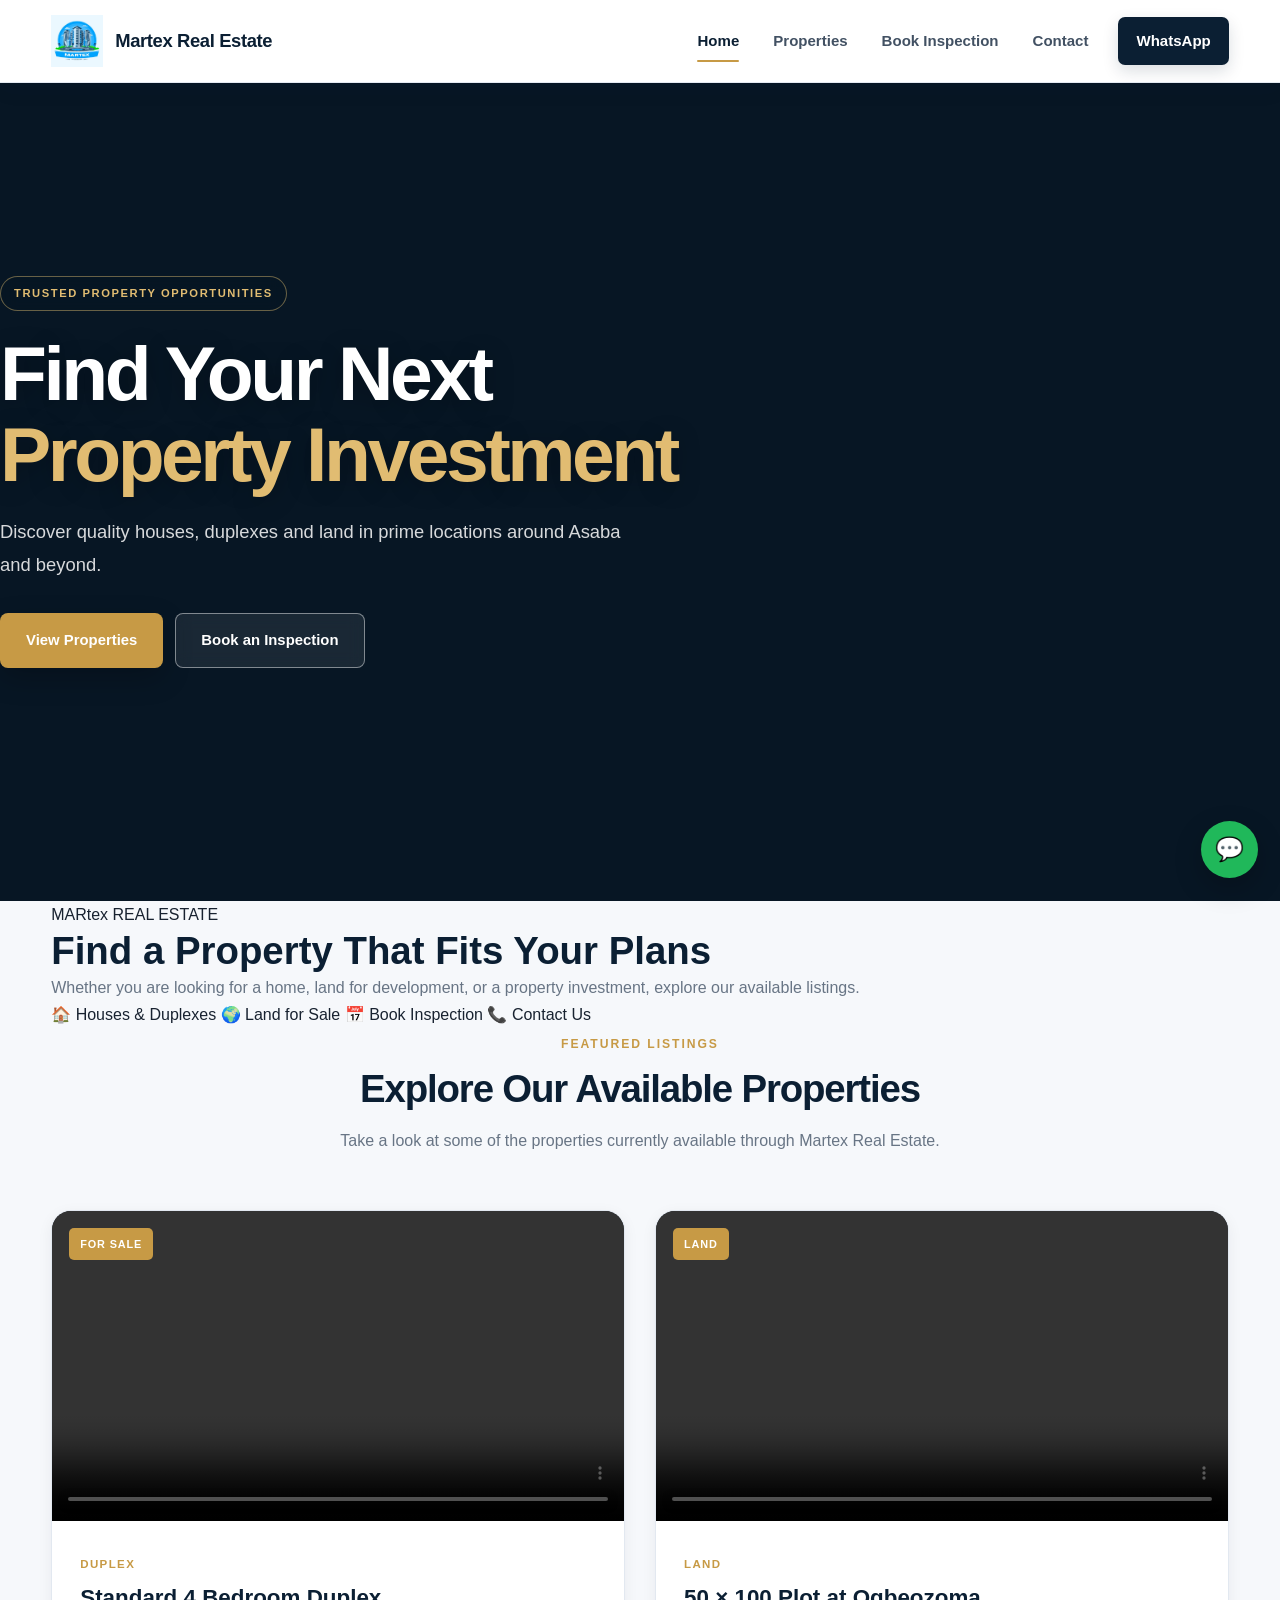
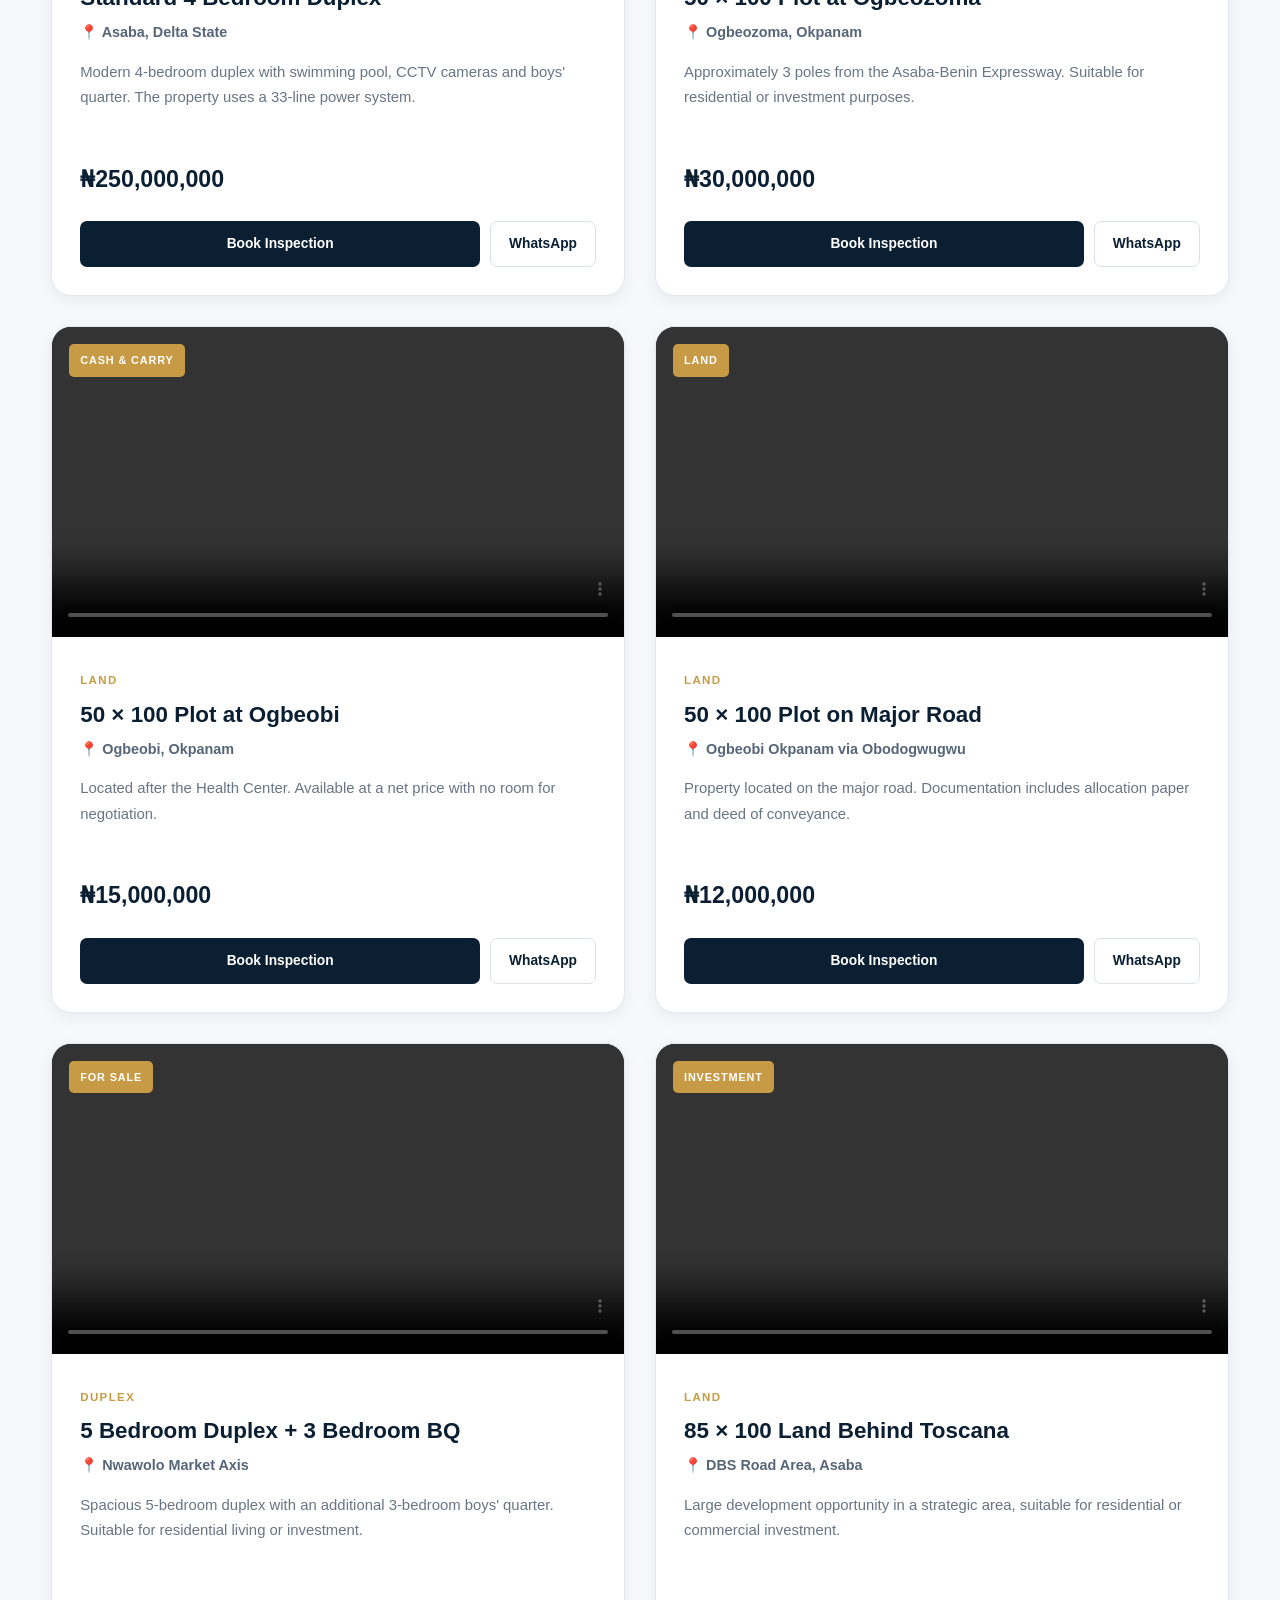
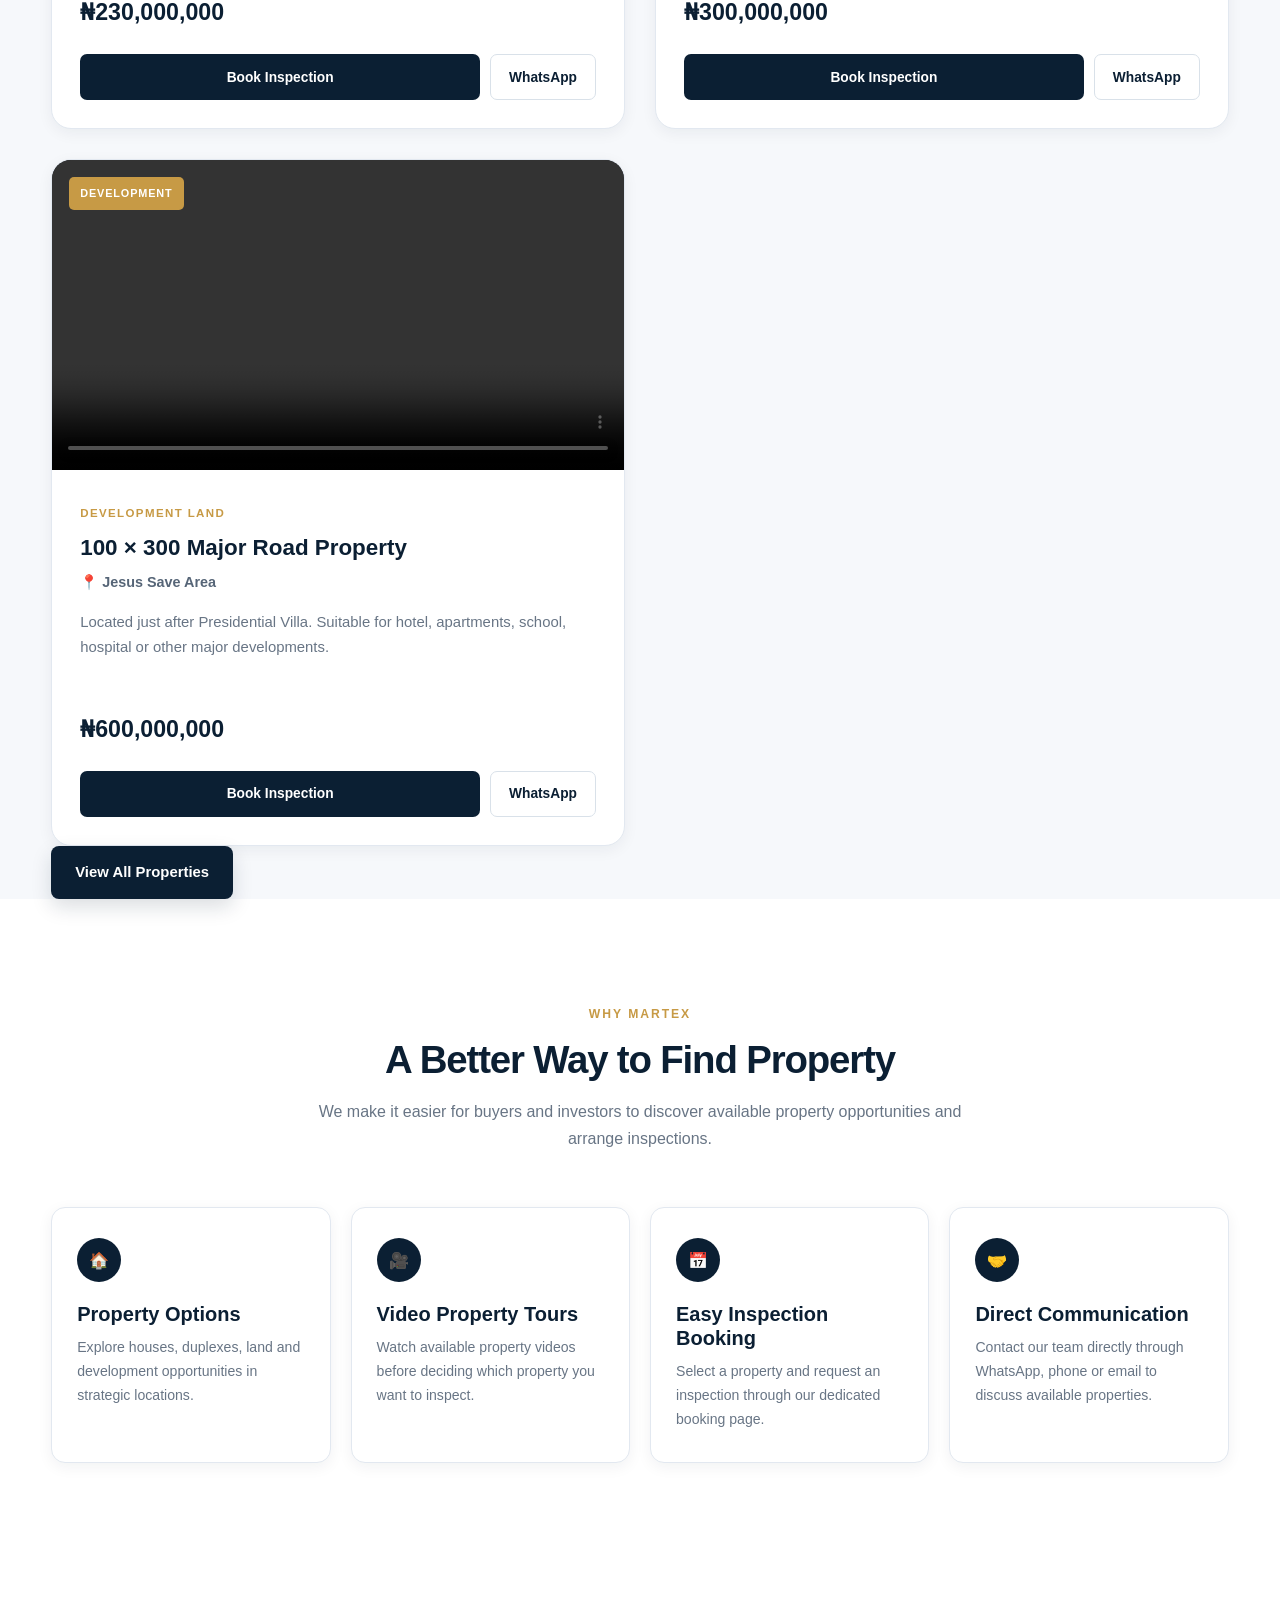
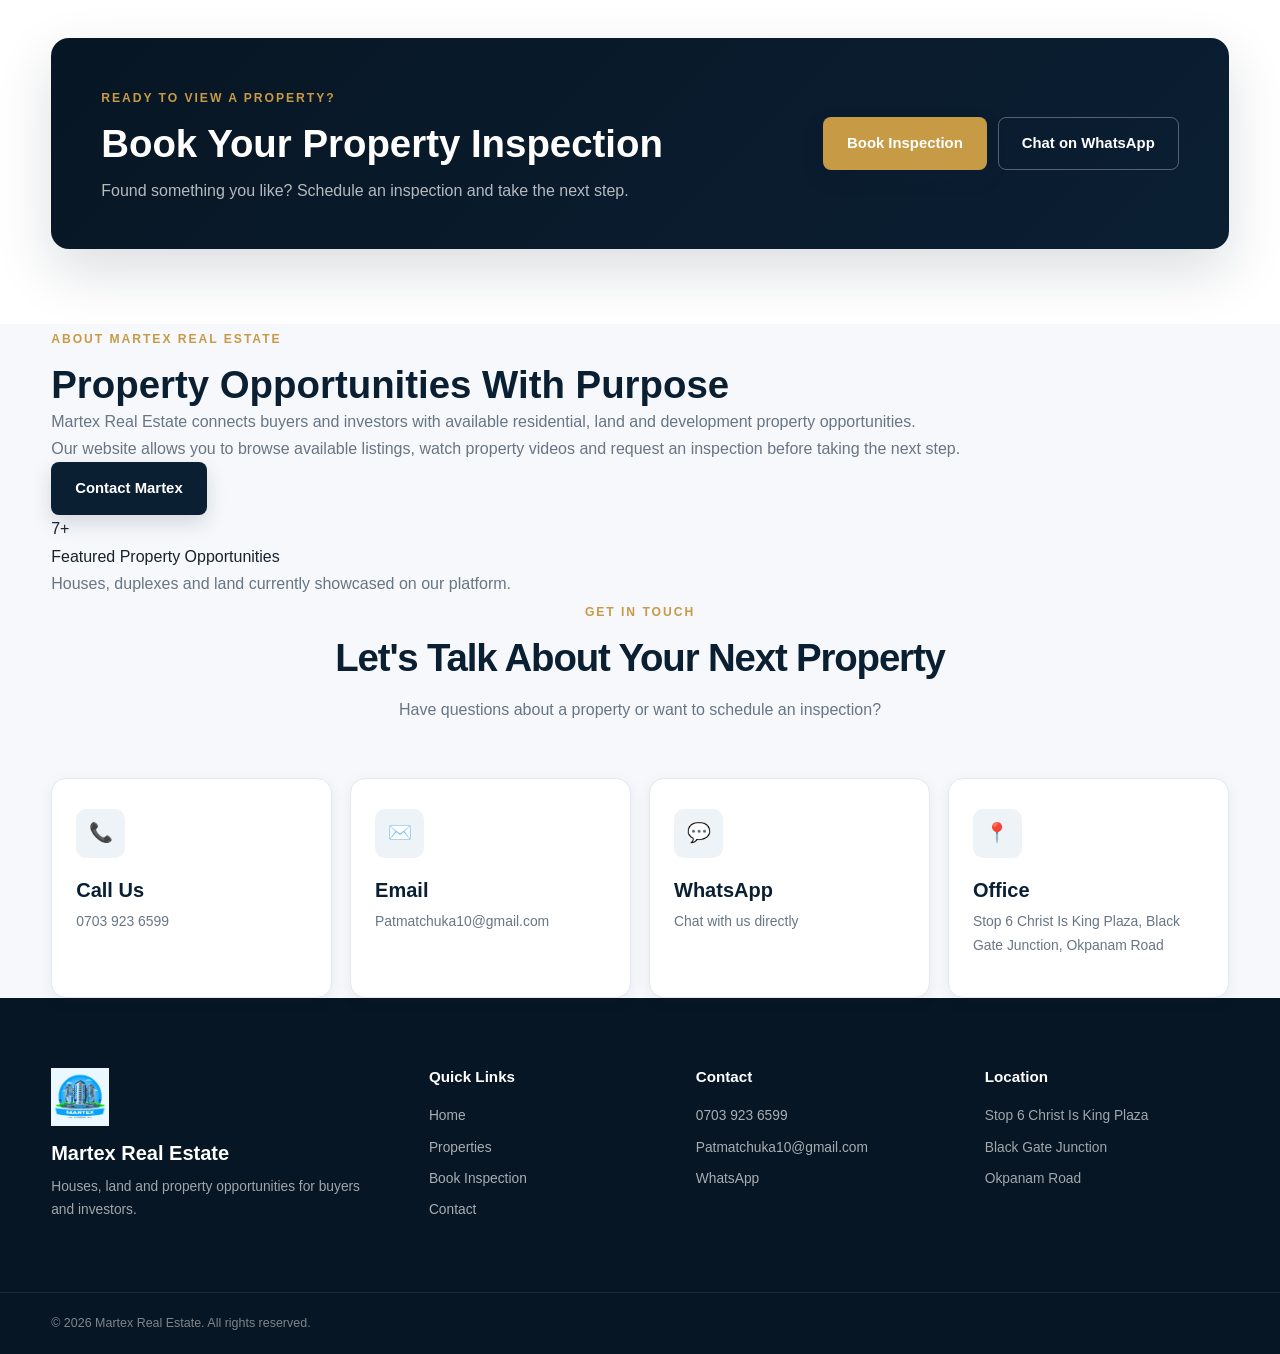
==== index.html @ 6ce8441a "Fix video source format in index.html" ====
<!DOCTYPE html>
<html lang="en">

<head>

    <meta charset="UTF-8">

    <meta
        name="viewport"
        content="width=device-width, initial-scale=1.0"
    >

    <meta
        name="description"
        content="Martex Real Estate - Houses, duplexes, land and investment properties for sale in Asaba and surrounding areas."
    >

    <meta
        name="keywords"
        content="Martex Real Estate, Asaba properties, land for sale in Asaba, houses for sale, duplex for sale, real estate Nigeria"
    >

    <meta name="theme-color" content="#0b1f33">

    <title>Martex Real Estate | Property & Land for Sale</title>

    <link rel="stylesheet" href="style.css">

</head>


<body>

<!-- =========================================================
     HEADER
========================================================= -->

<header class="site-header">

    <div class="container nav-container">

        <a href="index.html" class="logo-link">

            <img
                src="images/logo.png"
                alt="Martex Real Estate Logo"
                class="site-logo"
            >

            <span class="brand-name">
                Martex Real Estate
            </span>

        </a>


        <button
            class="menu-toggle"
            id="menuToggle"
            aria-label="Open navigation menu"
            type="button"
        >
            ☰
        </button>


        <nav class="main-nav" id="mainNav">

            <a href="index.html" class="active">
                Home
            </a>

            <a href="properties.html">
                Properties
            </a>

            <a href="inspection.html">
                Book Inspection
            </a>

            <a href="contact.html">
                Contact
            </a>

            <a
                href="https://wa.me/2347039236599"
                target="_blank"
                rel="noopener"
                class="nav-whatsapp"
            >
                WhatsApp
            </a>

        </nav>

    </div>

</header>



<!-- =========================================================
     HERO SECTION
========================================================= -->

<section class="hero-section">

    <video
        class="hero-video"
        autoplay
        muted
        loop
        playsinline
        preload="metadata"
    >

        <source
            src="videos/duplex-250m.mp4"
            type="video/mp4"
        >

        Your browser does not support HTML5 video.

    </video>


    <div class="hero-overlay"></div>


    <div class="container hero-content">

        <div class="hero-badge">
            TRUSTED PROPERTY OPPORTUNITIES
        </div>


        <h1>
            Find Your Next
            <span>Property Investment</span>
        </h1>


        <p>
            Discover quality houses, duplexes and land
            in prime locations around Asaba and beyond.
        </p>


        <div class="hero-buttons">

            <a
                href="properties.html"
                class="btn btn-primary"
            >
                View Properties
            </a>


            <a
                href="inspection.html"
                class="btn btn-outline"
            >
                Book an Inspection
            </a>

        </div>

    </div>

</section>



<!-- =========================================================
     PROPERTY SEARCH / INTRO
========================================================= -->

<section class="search-section">

    <div class="container">

        <div class="search-card">

            <div class="search-heading">

                <span>
                    MARtex REAL ESTATE
                </span>

                <h2>
                    Find a Property That Fits Your Plans
                </h2>

                <p>
                    Whether you are looking for a home,
                    land for development, or a property
                    investment, explore our available listings.
                </p>

            </div>


            <div class="quick-links">

                <a href="properties.html#houses">
                    🏠 Houses & Duplexes
                </a>

                <a href="properties.html#land">
                    🌍 Land for Sale
                </a>

                <a href="inspection.html">
                    📅 Book Inspection
                </a>

                <a href="contact.html">
                    📞 Contact Us
                </a>

            </div>

        </div>

    </div>

</section>



<!-- =========================================================
     FEATURED PROPERTIES
========================================================= -->

<section class="properties-section">

    <div class="container">

        <div class="section-heading">

            <span class="section-label">
                FEATURED LISTINGS
            </span>

            <h2>
                Explore Our Available Properties
            </h2>

            <p>
                Take a look at some of the properties
                currently available through Martex Real Estate.
            </p>

        </div>


        <div class="property-grid">


            <!-- PROPERTY 1 -->

            <article class="property-card">

                <div class="property-video">

                    <video
                        controls
                        muted
                        playsinline
                        preload="metadata"
                    >

                        <source
                            src="videos/9277ff0c-9338-426d-9b4c-d5c2a5b5edbe.mp4
                            type="video/mp4"
                        >

                    </video>

                    <span class="property-tag">
                        FOR SALE
                    </span>

                </div>


                <div class="property-content">

                    <span class="property-type">
                        DUPLEX
                    </span>

                    <h3>
                        Standard 4 Bedroom Duplex
                    </h3>

                    <p class="property-location">
                        📍 Asaba, Delta State
                    </p>

                    <p>
                        Modern 4-bedroom duplex with swimming
                        pool, CCTV cameras and boys' quarter.
                        The property uses a 33-line power system.
                    </p>


                    <div class="property-price">
                        ₦250,000,000
                    </div>


                    <div class="property-actions">

                        <a
                            href="inspection.html"
                            class="property-btn"
                        >
                            Book Inspection
                        </a>

                        <a
                            href="https://wa.me/2347039236599?text=Hello%20Martex%20Real%20Estate%2C%20I%20am%20interested%20in%20the%20%E2%82%A6250M%204-bedroom%20duplex."
                            target="_blank"
                            rel="noopener"
                            class="property-whatsapp"
                        >
                            WhatsApp
                        </a>

                    </div>

                </div>

            </article>



            <!-- PROPERTY 2 -->

            <article class="property-card">

                <div class="property-video">

                    <video
                        controls
                        muted
                        playsinline
                        preload="metadata"
                    >

                        <source
                            src="videos/2fe50783-5a32-494f-a589-d8ec00e73803.mp4
                            type="video/mp4"
                        >

                    </video>

                    <span class="property-tag">
                        LAND
                    </span>

                </div>


                <div class="property-content">

                    <span class="property-type">
                        LAND
                    </span>

                    <h3>
                        50 × 100 Plot at Ogbeozoma
                    </h3>

                    <p class="property-location">
                        📍 Ogbeozoma, Okpanam
                    </p>

                    <p>
                        Approximately 3 poles from the
                        Asaba-Benin Expressway. Suitable
                        for residential or investment purposes.
                    </p>


                    <div class="property-price">
                        ₦30,000,000
                    </div>


                    <div class="property-actions">

                        <a
                            href="inspection.html"
                            class="property-btn"
                        >
                            Book Inspection
                        </a>

                        <a
                            href="https://wa.me/2347039236599?text=Hello%20Martex%20Real%20Estate%2C%20I%20am%20interested%20in%20the%20%E2%82%A630M%20Ogbeozoma%20land."
                            target="_blank"
                            rel="noopener"
                            class="property-whatsapp"
                        >
                            WhatsApp
                        </a>

                    </div>

                </div>

            </article>



            <!-- PROPERTY 3 -->

            <article class="property-card">

                <div class="property-video">

                    <video
                        controls
                        muted
                        playsinline
                        preload="metadata"
                    >

                        <source
                            src="videos/36e095e9-6b17-48f2-903c-01e6a609272d.mp4
                            type="video/mp4"
                        >

                    </video>

                    <span class="property-tag">
                        CASH & CARRY
                    </span>

                </div>


                <div class="property-content">

                    <span class="property-type">
                        LAND
                    </span>

                    <h3>
                        50 × 100 Plot at Ogbeobi
                    </h3>

                    <p class="property-location">
                        📍 Ogbeobi, Okpanam
                    </p>

                    <p>
                        Located after the Health Center.
                        Available at a net price with no room
                        for negotiation.
                    </p>


                    <div class="property-price">
                        ₦15,000,000
                    </div>


                    <div class="property-actions">

                        <a
                            href="inspection.html"
                            class="property-btn"
                        >
                            Book Inspection
                        </a>

                        <a
                            href="https://wa.me/2347039236599?text=Hello%20Martex%20Real%20Estate%2C%20I%20am%20interested%20in%20the%20%E2%82%A615M%20Ogbeobi%20land."
                            target="_blank"
                            rel="noopener"
                            class="property-whatsapp"
                        >
                            WhatsApp
                        </a>

                    </div>

                </div>

            </article>



            <!-- PROPERTY 4 -->

            <article class="property-card">

                <div class="property-video">

                    <video
                        controls
                        muted
                        playsinline
                        preload="metadata"
                    >

                        <source
                            src="videos/19f5de24-ee07-4d5d-b165-5d4977b88d10.mp4
                            type="video/mp4"
                        >

                    </video>

                    <span class="property-tag">
                        LAND
                    </span>

                </div>


                <div class="property-content">

                    <span class="property-type">
                        LAND
                    </span>

                    <h3>
                        50 × 100 Plot on Major Road
                    </h3>

                    <p class="property-location">
                        📍 Ogbeobi Okpanam via Obodogwugwu
                    </p>

                    <p>
                        Property located on the major road.
                        Documentation includes allocation paper
                        and deed of conveyance.
                    </p>


                    <div class="property-price">
                        ₦12,000,000
                    </div>


                    <div class="property-actions">

                        <a
                            href="inspection.html"
                            class="property-btn"
                        >
                            Book Inspection
                        </a>

                        <a
                            href="https://wa.me/2347039236599?text=Hello%20Martex%20Real%20Estate%2C%20I%20am%20interested%20in%20the%20%E2%82%A612M%20major-road%20land."
                            target="_blank"
                            rel="noopener"
                            class="property-whatsapp"
                        >
                            WhatsApp
                        </a>

                    </div>

                </div>

            </article>



            <!-- PROPERTY 5 -->

            <article class="property-card">

                <div class="property-video">

                    <video
                        controls
                        muted
                        playsinline
                        preload="metadata"
                    >

                        <source
                            src="videos/edc396a6-b1be-4311-8ad6-0580419b0c55.mov
                            type="video/mp4"
                        >

                    </video>

                    <span class="property-tag">
                        FOR SALE
                    </span>

                </div>


                <div class="property-content">

                    <span class="property-type">
                        DUPLEX
                    </span>

                    <h3>
                        5 Bedroom Duplex + 3 Bedroom BQ
                    </h3>

                    <p class="property-location">
                        📍 Nwawolo Market Axis
                    </p>

                    <p>
                        Spacious 5-bedroom duplex with
                        an additional 3-bedroom boys' quarter.
                        Suitable for residential living or investment.
                    </p>


                    <div class="property-price">
                        ₦230,000,000
                    </div>


                    <div class="property-actions">

                        <a
                            href="inspection.html"
                            class="property-btn"
                        >
                            Book Inspection
                        </a>

                        <a
                            href="https://wa.me/2347039236599?text=Hello%20Martex%20Real%20Estate%2C%20I%20am%20interested%20in%20the%20%E2%82%A6230M%20duplex."
                            target="_blank"
                            rel="noopener"
                            class="property-whatsapp"
                        >
                            WhatsApp
                        </a>

                    </div>

                </div>

            </article>



            <!-- PROPERTY 6 -->

            <article class="property-card">

                <div class="property-video">

                    <video
                        controls
                        muted
                        playsinline
                        preload="metadata"
                    >

                        <source
                            src="videos/c9f3dc22-ebae-4fb6-bf9a-a4d7fa1f5497.mov
                            type="video/mp4"
                        >

                    </video>

                    <span class="property-tag">
                        INVESTMENT
                    </span>

                </div>


                <div class="property-content">

                    <span class="property-type">
                        LAND
                    </span>

                    <h3>
                        85 × 100 Land Behind Toscana
                    </h3>

                    <p class="property-location">
                        📍 DBS Road Area, Asaba
                    </p>

                    <p>
                        Large development opportunity in a
                        strategic area, suitable for residential
                        or commercial investment.
                    </p>


                    <div class="property-price">
                        ₦300,000,000
                    </div>


                    <div class="property-actions">

                        <a
                            href="inspection.html"
                            class="property-btn"
                        >
                            Book Inspection
                        </a>

                        <a
                            href="https://wa.me/2347039236599?text=Hello%20Martex%20Real%20Estate%2C%20I%20am%20interested%20in%20the%20%E2%82%A6300M%20Toscana%20area%20land."
                            target="_blank"
                            rel="noopener"
                            class="property-whatsapp"
                        >
                            WhatsApp
                        </a>

                    </div>

                </div>

            </article>



            <!-- PROPERTY 7 -->

            <article class="property-card">

                <div class="property-video">

                    <video
                        controls
                        muted
                        playsinline
                        preload="metadata"
                    >

                        <source
                            src="videos//f1d9eb16-32b4-457a-b9a3-bfdbc5372603.mov
                            type="video/mp4"
                        >

                    </video>

                    <span class="property-tag">
                        DEVELOPMENT
                    </span>

                </div>


                <div class="property-content">

                    <span class="property-type">
                        DEVELOPMENT LAND
                    </span>

                    <h3>
                        100 × 300 Major Road Property
                    </h3>

                    <p class="property-location">
                        📍 Jesus Save Area
                    </p>

                    <p>
                        Located just after Presidential Villa.
                        Suitable for hotel, apartments, school,
                        hospital or other major developments.
                    </p>


                    <div class="property-price">
                        ₦600,000,000
                    </div>


                    <div class="property-actions">

                        <a
                            href="inspection.html"
                            class="property-btn"
                        >
                            Book Inspection
                        </a>

                        <a
                            href="https://wa.me/2347039236599?text=Hello%20Martex%20Real%20Estate%2C%20I%20am%20interested%20in%20the%20%E2%82%A6600M%20development%20land."
                            target="_blank"
                            rel="noopener"
                            class="property-whatsapp"
                        >
                            WhatsApp
                        </a>

                    </div>

                </div>

            </article>

        </div>


        <div class="center-button">

            <a
                href="properties.html"
                class="btn btn-primary"
            >
                View All Properties
            </a>

        </div>

    </div>

</section>



<!-- =========================================================
     WHY CHOOSE MARTEX
========================================================= -->

<section class="why-section">

    <div class="container">

        <div class="section-heading">

            <span class="section-label">
                WHY MARTEX
            </span>

            <h2>
                A Better Way to Find Property
            </h2>

            <p>
                We make it easier for buyers and investors
                to discover available property opportunities
                and arrange inspections.
            </p>

        </div>


        <div class="benefits-grid">


            <div class="benefit-card">

                <div class="benefit-icon">
                    🏠
                </div>

                <h3>
                    Property Options
                </h3>

                <p>
                    Explore houses, duplexes, land and
                    development opportunities in strategic
                    locations.
                </p>

            </div>


            <div class="benefit-card">

                <div class="benefit-icon">
                    🎥
                </div>

                <h3>
                    Video Property Tours
                </h3>

                <p>
                    Watch available property videos before
                    deciding which property you want to inspect.
                </p>

            </div>


            <div class="benefit-card">

                <div class="benefit-icon">
                    📅
                </div>

                <h3>
                    Easy Inspection Booking
                </h3>

                <p>
                    Select a property and request an inspection
                    through our dedicated booking page.
                </p>

            </div>


            <div class="benefit-card">

                <div class="benefit-icon">
                    🤝
                </div>

                <h3>
                    Direct Communication
                </h3>

                <p>
                    Contact our team directly through WhatsApp,
                    phone or email to discuss available properties.
                </p>

            </div>

        </div>

    </div>

</section>



<!-- =========================================================
     INSPECTION CTA
========================================================= -->

<section class="inspection-cta">

    <div class="container">

        <div class="cta-box">

            <div>

                <span class="section-label">
                    READY TO VIEW A PROPERTY?
                </span>

                <h2>
                    Book Your Property Inspection
                </h2>

                <p>
                    Found something you like?
                    Schedule an inspection and take the next step.
                </p>

            </div>


            <div class="cta-buttons">

                <a
                    href="inspection.html"
                    class="btn btn-primary"
                >
                    Book Inspection
                </a>


                <a
                    href="https://wa.me/2347039236599"
                    target="_blank"
                    rel="noopener"
                    class="btn btn-outline"
                >
                    Chat on WhatsApp
                </a>

            </div>

        </div>

    </div>

</section>



<!-- =========================================================
     ABOUT SECTION
========================================================= -->

<section class="about-section">

    <div class="container about-grid">

        <div class="about-content">

            <span class="section-label">
                ABOUT MARTEX REAL ESTATE
            </span>

            <h2>
                Property Opportunities
                With Purpose
            </h2>

            <p>
                Martex Real Estate connects buyers and investors
                with available residential, land and development
                property opportunities.
            </p>

            <p>
                Our website allows you to browse available
                listings, watch property videos and request
                an inspection before taking the next step.
            </p>


            <a
                href="contact.html"
                class="btn btn-primary"
            >
                Contact Martex
            </a>

        </div>


        <div class="about-highlight">

            <div class="highlight-number">
                7+
            </div>

            <div class="highlight-title">
                Featured Property Opportunities
            </div>

            <p>
                Houses, duplexes and land currently
                showcased on our platform.
            </p>

        </div>

    </div>

</section>



<!-- =========================================================
     CONTACT SECTION
========================================================= -->

<section class="contact-section">

    <div class="container">

        <div class="section-heading">

            <span class="section-label">
                GET IN TOUCH
            </span>

            <h2>
                Let's Talk About Your Next Property
            </h2>

            <p>
                Have questions about a property or want
                to schedule an inspection?
            </p>

        </div>


        <div class="contact-grid">


            <a
                href="tel:+2347039236599"
                class="contact-card"
            >

                <div class="contact-icon">
                    📞
                </div>

                <h3>
                    Call Us
                </h3>

                <p>
                    0703 923 6599
                </p>

            </a>


            <a
                href="mailto:Patmatchuka10@gmail.com"
                class="contact-card"
            >

                <div class="contact-icon">
                    ✉️
                </div>

                <h3>
                    Email
                </h3>

                <p>
                    Patmatchuka10@gmail.com
                </p>

            </a>


            <a
                href="https://wa.me/2347039236599"
                target="_blank"
                rel="noopener"
                class="contact-card"
            >

                <div class="contact-icon">
                    💬
                </div>

                <h3>
                    WhatsApp
                </h3>

                <p>
                    Chat with us directly
                </p>

            </a>


            <div class="contact-card">

                <div class="contact-icon">
                    📍
                </div>

                <h3>
                    Office
                </h3>

                <p>
                    Stop 6 Christ Is King Plaza,
                    Black Gate Junction,
                    Okpanam Road
                </p>

            </div>

        </div>

    </div>

</section>



<!-- =========================================================
     FOOTER
========================================================= -->

<footer class="site-footer">

    <div class="container footer-grid">


        <div class="footer-brand">

            <img
                src="images/logo.png"
                alt="Martex Real Estate Logo"
                class="footer-logo"
            >

            <h3>
                Martex Real Estate
            </h3>

            <p>
                Houses, land and property opportunities
                for buyers and investors.
            </p>

        </div>


        <div class="footer-links">

            <h4>
                Quick Links
            </h4>

            <a href="index.html">
                Home
            </a>

            <a href="properties.html">
                Properties
            </a>

            <a href="inspection.html">
                Book Inspection
            </a>

            <a href="contact.html">
                Contact
            </a>

        </div>


        <div class="footer-links">

            <h4>
                Contact
            </h4>

            <a href="tel:+2347039236599">
                0703 923 6599
            </a>

            <a href="mailto:Patmatchuka10@gmail.com">
                Patmatchuka10@gmail.com
            </a>

            <a
                href="https://wa.me/2347039236599"
                target="_blank"
                rel="noopener"
            >
                WhatsApp
            </a>

        </div>


        <div class="footer-links">

            <h4>
                Location
            </h4>

            <p>
                Stop 6 Christ Is King Plaza
            </p>

            <p>
                Black Gate Junction
            </p>

            <p>
                Okpanam Road
            </p>

        </div>

    </div>


    <div class="footer-bottom">

        <div class="container">

            <p>
                © <span id="currentYear"></span>
                Martex Real Estate.
                All rights reserved.
            </p>

        </div>

    </div>

</footer>



<!-- =========================================================
     WHATSAPP FLOATING BUTTON
========================================================= -->

<a
    href="https://wa.me/2347039236599"
    class="whatsapp-float"
    target="_blank"
    rel="noopener"
    aria-label="Chat with Martex Real Estate on WhatsApp"
>
    <span>💬</span>
</a>



<!-- =========================================================
     PAGE JAVASCRIPT
========================================================= -->

<script>

    /* Mobile menu */

    const menuToggle =
        document.getElementById("menuToggle");

    const mainNav =
        document.getElementById("mainNav");


    if (menuToggle && mainNav) {

        menuToggle.addEventListener(
            "click",
            function () {

                mainNav.classList.toggle("show");

            }
        );


        const navLinks =
            mainNav.querySelectorAll("a");


        navLinks.forEach(function(link) {

            link.addEventListener(
                "click",
                function() {

                    mainNav.classList.remove("show");

                }
            );

        });

    }



    /* Current year */

    const currentYear =
        document.getElementById("currentYear");


    if (currentYear) {

        currentYear.textContent =
            new Date().getFullYear();

    }



    /* Pause videos that are not currently visible */

    const propertyVideos =
        document.querySelectorAll(
            ".property-video video"
        );


    const videoObserver =
        new IntersectionObserver(
            function(entries) {

                entries.forEach(function(entry) {

                    const video =
                        entry.target;


                    if (!entry.isIntersecting) {

                        video.pause();

                    }

                });

            },
            {
                threshold: 0.2
            }
        );


    propertyVideos.forEach(function(video) {

        videoObserver.observe(video);

    });

</script>


</body>

</html>
---- style.css ----
/* =========================================================
   MARTEX REAL ESTATE
   COMPLETE PROFESSIONAL STYLESHEET
   ========================================================= */


/* =========================================================
   1. RESET
   ========================================================= */

* {
    margin: 0;
    padding: 0;
    box-sizing: border-box;
}

html {
    scroll-behavior: smooth;
}

body {
    font-family: "Inter", "Segoe UI", Arial, sans-serif;
    background: #f6f8fb;
    color: #182230;
    line-height: 1.7;
    overflow-x: hidden;
}

img,
video {
    max-width: 100%;
}

img {
    display: block;
}

a {
    color: inherit;
    text-decoration: none;
}

button,
input,
select,
textarea {
    font: inherit;
}

button {
    cursor: pointer;
}


/* =========================================================
   2. GLOBAL VARIABLES
   ========================================================= */

:root {
    --navy: #0b1f33;
    --navy-dark: #071624;
    --navy-light: #123452;

    --gold: #c79a45;
    --gold-light: #e1bc72;

    --white: #ffffff;
    --off-white: #f8fafc;

    --text: #182230;
    --muted: #687585;

    --border: #e2e8f0;
    --border-dark: #cbd5e1;

    --success: #16834a;

    --shadow-sm: 0 4px 15px rgba(11, 31, 51, 0.06);
    --shadow: 0 12px 35px rgba(11, 31, 51, 0.10);
    --shadow-lg: 0 22px 55px rgba(11, 31, 51, 0.15);

    --radius-sm: 8px;
    --radius: 14px;
    --radius-lg: 20px;

    --container: 1180px;
}


/* =========================================================
   3. CONTAINER
   ========================================================= */

.container {
    width: min(92%, var(--container));
    margin: 0 auto;
}


/* =========================================================
   4. TYPOGRAPHY
   ========================================================= */

h1,
h2,
h3,
h4,
h5,
h6 {
    color: var(--navy);
    line-height: 1.2;
    font-weight: 700;
}

h1 {
    font-size: clamp(2.3rem, 5vw, 4.2rem);
}

h2 {
    font-size: clamp(1.9rem, 3vw, 2.8rem);
}

h3 {
    font-size: 1.25rem;
}

p {
    color: var(--muted);
}

.section-label {
    display: inline-block;
    margin-bottom: 12px;
    color: var(--gold);
    font-size: 0.76rem;
    font-weight: 800;
    letter-spacing: 0.16em;
    text-transform: uppercase;
}

/* =========================================================
   5. HEADER
   ========================================================= */

.site-header {
    position: sticky;
    top: 0;
    z-index: 1000;
    width: 100%;
    background: rgba(255, 255, 255, 0.98);
    border-bottom: 1px solid rgba(226, 232, 240, 0.9);
    box-shadow: 0 4px 22px rgba(11, 31, 51, 0.08);
    backdrop-filter: blur(14px);
}

.nav-container {
    min-height: 82px;
    display: flex;
    align-items: center;
    justify-content: space-between;
    gap: 25px;
}


/* Logo */

.logo-link {
    display: flex;
    align-items: center;
    gap: 12px;
    flex-shrink: 0;
}

.site-logo {
    width: 52px;
    height: 52px;
    object-fit: contain;
}

.brand-name {
    color: var(--navy);
    font-size: 1.15rem;
    font-weight: 800;
    letter-spacing: -0.02em;
}


/* Navigation */

.main-nav {
    display: flex;
    align-items: center;
    gap: 6px;
}

.main-nav a {
    position: relative;
    padding: 11px 14px;
    color: #425163;
    font-size: 0.94rem;
    font-weight: 600;
    transition: all 0.25s ease;
}

.main-nav a:hover {
    color: var(--navy);
}

.main-nav a.active {
    color: var(--navy);
    font-weight: 700;
}

.main-nav a.active::after {
    content: "";
    position: absolute;
    left: 14px;
    right: 14px;
    bottom: 3px;
    height: 2px;
    background: var(--gold);
    border-radius: 20px;
}


/* WhatsApp navigation button */

.main-nav .nav-whatsapp {
    margin-left: 10px;
    padding: 11px 18px;
    border-radius: 7px;
    background: var(--navy);
    color: white;
    box-shadow: 0 6px 16px rgba(11, 31, 51, 0.15);
}

.main-nav .nav-whatsapp:hover {
    background: var(--navy-light);
    color: white;
    transform: translateY(-1px);
}

.main-nav .nav-whatsapp::after {
    display: none;
}


/* Mobile menu */

.menu-toggle {
    display: none;
    width: 44px;
    height: 44px;
    border: 1px solid var(--border);
    border-radius: 9px;
    background: white;
    color: var(--navy);
    font-size: 1.35rem;
}


/* =========================================================
   6. PAGE HERO
   ========================================================= */

.page-hero {
    position: relative;
    padding: 105px 0 100px;
    background:
        linear-gradient(
            135deg,
            rgba(7, 22, 36, 0.98),
            rgba(11, 31, 51, 0.94)
        );
    overflow: hidden;
}

.page-hero::before {
    content: "";
    position: absolute;
    width: 420px;
    height: 420px;
    right: -160px;
    top: -190px;
    border: 1px solid rgba(199, 154, 69, 0.22);
    border-radius: 50%;
}

.page-hero::after {
    content: "";
    position: absolute;
    width: 300px;
    height: 300px;
    left: -180px;
    bottom: -190px;
    border: 1px solid rgba(199, 154, 69, 0.16);
    border-radius: 50%;
}

.page-hero .container {
    position: relative;
    z-index: 2;
}

.page-hero h1 {
    max-width: 820px;
    margin-bottom: 20px;
    color: white;
    letter-spacing: -0.04em;
}

.page-hero p {
    max-width: 720px;
    color: rgba(255, 255, 255, 0.75);
    font-size: 1.08rem;
}

/* =========================================================
   6B. HOME PAGE VIDEO HERO
   ========================================================= */

.hero-section {
    position: relative;
    min-height: calc(100vh - 82px);
    display: flex;
    align-items: center;
    overflow: hidden;
    background: var(--navy-dark);
}

.hero-video {
    position: absolute;
    inset: 0;
    width: 100%;
    height: 100%;
    max-width: none;
    object-fit: cover;
    object-position: center;
    z-index: 0;
}

.hero-overlay {
    position: absolute;
    inset: 0;
    z-index: 1;
    background:
        linear-gradient(
            90deg,
            rgba(7, 22, 36, 0.92) 0%,
            rgba(7, 22, 36, 0.78) 38%,
            rgba(7, 22, 36, 0.42) 72%,
            rgba(7, 22, 36, 0.28) 100%
        );
}

.hero-section::after {
    content: "";
    position: absolute;
    left: 0;
    right: 0;
    bottom: 0;
    height: 120px;
    z-index: 2;
    background: linear-gradient(
        to top,
        rgba(7, 22, 36, 0.55),
        transparent
    );
    pointer-events: none;
}

.hero-content {
    position: relative;
    z-index: 3;
    width: 100%;
    padding-top: 35px;
    padding-bottom: 75px;
}

.hero-content h1 {
    max-width: 760px;
    margin-bottom: 22px;
    color: white;
    font-size: clamp(2.8rem, 6vw, 5rem);
    line-height: 1.05;
    letter-spacing: -0.045em;
    text-shadow: 0 4px 25px rgba(0, 0, 0, 0.25);
}

.hero-content h1 span {
    display: block;
    color: var(--gold-light);
}

.hero-content p {
    max-width: 650px;
    margin-bottom: 32px;
    color: rgba(255, 255, 255, 0.84);
    font-size: clamp(1rem, 1.5vw, 1.15rem);
    line-height: 1.75;
}

.hero-badge {
    display: inline-flex;
    align-items: center;
    min-height: 34px;
    margin-bottom: 22px;
    padding: 7px 13px;
    border: 1px solid rgba(225, 188, 114, 0.45);
    border-radius: 30px;
    background: rgba(7, 22, 36, 0.55);
    color: var(--gold-light);
    font-size: 0.7rem;
    font-weight: 800;
    letter-spacing: 0.14em;
    text-transform: uppercase;
    backdrop-filter: blur(8px);
}

.hero-buttons {
    display: flex;
    align-items: center;
    gap: 12px;
}

.hero-buttons .btn-primary {
    min-height: 53px;
    padding: 14px 25px;
    background: var(--gold);
    color: white;
    box-shadow: 0 10px 28px rgba(0, 0, 0, 0.22);
}

.hero-buttons .btn-primary:hover {
    background: var(--gold-light);
    color: var(--navy-dark);
    transform: translateY(-2px);
}

.hero-buttons .btn-outline {
    min-height: 53px;
    padding: 14px 25px;
    border-color: rgba(255, 255, 255, 0.45);
    background: rgba(255, 255, 255, 0.08);
    color: white;
    backdrop-filter: blur(8px);
}

.hero-buttons .btn-outline:hover {
    border-color: white;
    background: white;
    color: var(--navy);
    transform: translateY(-2px);
}
/* =========================================================
   7. SECTION HEADINGS
   ========================================================= */

.section-heading {
    max-width: 760px;
    margin: 0 auto 55px;
    text-align: center;
}

.section-heading h2 {
    margin-bottom: 15px;
    letter-spacing: -0.03em;
}

.section-heading p {
    max-width: 650px;
    margin: 0 auto;
}


/* =========================================================
   8. GENERAL BUTTONS
   ========================================================= */

.btn {
    display: inline-flex;
    align-items: center;
    justify-content: center;
    min-height: 50px;
    padding: 13px 23px;
    border-radius: 8px;
    border: 1px solid transparent;
    font-weight: 700;
    font-size: 0.93rem;
    transition: all 0.25s ease;
}

.btn-primary {
    background: var(--navy);
    color: white;
    box-shadow: 0 8px 20px rgba(11, 31, 51, 0.15);
}

.btn-primary:hover {
    background: var(--navy-light);
    transform: translateY(-2px);
    box-shadow: 0 12px 25px rgba(11, 31, 51, 0.20);
}

.btn-outline {
    border-color: var(--border-dark);
    background: white;
    color: var(--navy);
}

.btn-outline:hover {
    border-color: var(--gold);
    color: var(--navy);
    transform: translateY(-2px);
}


/* =========================================================
   9. PROPERTY INTRO
   ========================================================= */

.properties-intro {
    padding: 85px 0 20px;
    background: white;
}


/* =========================================================
   10. PROPERTY GRID
   ========================================================= */

.all-properties-section {
    padding: 55px 0 100px;
    background: #f6f8fb;
}

.property-grid {
    display: grid;
    grid-template-columns: repeat(2, minmax(0, 1fr));
    gap: 30px;
}


/* =========================================================
   11. PROPERTY CARD
   ========================================================= */

.property-card {
    overflow: hidden;
    background: white;
    border: 1px solid var(--border);
    border-radius: var(--radius-lg);
    box-shadow: var(--shadow-sm);
    transition: 0.3s ease;
}

.property-card:hover {
    transform: translateY(-5px);
    box-shadow: var(--shadow-lg);
}


/* Property video */

.property-video {
    position: relative;
    height: 310px;
    overflow: hidden;
    background: #101820;
}

.property-video video {
    width: 100%;
    height: 100%;
    display: block;
    object-fit: cover;
}


/* Property badge */

.property-tag {
    position: absolute;
    top: 17px;
    left: 17px;
    z-index: 3;
    padding: 7px 11px;
    border-radius: 5px;
    background: var(--gold);
    color: white;
    font-size: 0.68rem;
    font-weight: 800;
    letter-spacing: 0.08em;
}


/* Property content */

.property-content {
    padding: 28px;
}

.property-type {
    display: inline-block;
    margin-bottom: 9px;
    color: var(--gold);
    font-size: 0.72rem;
    font-weight: 800;
    letter-spacing: 0.12em;
}

.property-content h3 {
    margin-bottom: 8px;
    font-size: 1.4rem;
    line-height: 1.3;
}

.property-location {
    margin-bottom: 15px;
    color: #566577;
    font-size: 0.9rem;
    font-weight: 600;
}

.property-content > p:not(.property-location) {
    min-height: 80px;
    margin-bottom: 20px;
    font-size: 0.93rem;
}

.property-price {
    margin-bottom: 22px;
    color: var(--navy);
    font-size: 1.45rem;
    font-weight: 800;
}


/* Property actions */

.property-actions {
    display: flex;
    gap: 10px;
}

.property-btn,
.property-whatsapp {
    display: inline-flex;
    align-items: center;
    justify-content: center;
    min-height: 46px;
    padding: 10px 15px;
    border-radius: 7px;
    font-size: 0.86rem;
    font-weight: 700;
    transition: 0.25s ease;
}

.property-btn {
    flex: 1;
    background: var(--navy);
    color: white;
}

.property-btn:hover {
    background: var(--navy-light);
}

.property-whatsapp {
    padding-left: 18px;
    padding-right: 18px;
    border: 1px solid #d9e1e9;
    color: var(--navy);
    background: white;
}

.property-whatsapp:hover {
    border-color: var(--gold);
}


/* =========================================================
   12. INSPECTION PAGE
   ========================================================= */

.inspection-main-section {
    padding: 95px 0;
    background: #f6f8fb;
}

.inspection-layout {
    display: grid;
    grid-template-columns: minmax(0, 0.9fr) minmax(0, 1.1fr);
    gap: 70px;
    align-items: start;
}


/* Left information */

.inspection-info {
    padding-top: 10px;
}

.inspection-info h2 {
    max-width: 500px;
    margin-bottom: 18px;
    font-size: clamp(2rem, 3.5vw, 3rem);
    letter-spacing: -0.035em;
}

.inspection-info > p {
    max-width: 570px;
    margin-bottom: 35px;
}


/* Inspection features */

.inspection-feature {
    display: flex;
    gap: 17px;
    padding: 21px 0;
    border-bottom: 1px solid var(--border);
}

.inspection-feature:first-of-type {
    border-top: 1px solid var(--border);
}

.inspection-feature-icon {
    width: 45px;
    height: 45px;
    flex: 0 0 45px;
    display: flex;
    align-items: center;
    justify-content: center;
    border-radius: 10px;
    background: #eef3f7;
    font-size: 1.2rem;
}

.inspection-feature h3 {
    margin-bottom: 4px;
    font-size: 1rem;
}

.inspection-feature p {
    font-size: 0.87rem;
}


/* Direct contact */

.inspection-direct-contact {
    margin-top: 32px;
    padding: 22px;
    border: 1px solid var(--border);
    border-radius: 12px;
    background: white;
}

.inspection-direct-contact p {
    margin-bottom: 13px;
    font-weight: 600;
    color: var(--navy);
}


/* =========================================================
   13. PROFESSIONAL FORM CARDS
   ========================================================= */

.inspection-form-card,
.contact-form-card {
    background: white;
    border: 1px solid var(--border);
    border-radius: 18px;
    box-shadow: var(--shadow-lg);
}


/* Inspection form */

.inspection-form-card {
    padding: 42px;
}

.form-header {
    padding-bottom: 25px;
    margin-bottom: 28px;
    border-bottom: 1px solid var(--border);
}

.form-header h2 {
    margin-bottom: 9px;
    font-size: 1.8rem;
}

.form-header p {
    font-size: 0.92rem;
}


/* Form group */

.form-group {
    margin-bottom: 20px;
}

.form-group label {
    display: block;
    margin-bottom: 8px;
    color: var(--navy);
    font-size: 0.87rem;
    font-weight: 700;
}

.form-group input,
.form-group select,
.form-group textarea {
    width: 100%;
    border: 1px solid #d8e0e8;
    border-radius: 8px;
    background: #fbfcfd;
    color: var(--text);
    outline: none;
    transition: 0.2s ease;
}

.form-group input,
.form-group select {
    height: 51px;
    padding: 0 15px;
}

.form-group textarea {
    min-height: 135px;
    padding: 13px 15px;
    resize: vertical;
}

.form-group input::placeholder,
.form-group textarea::placeholder {
    color: #9aa5b1;
}

.form-group input:focus,
.form-group select:focus,
.form-group textarea:focus {
    border-color: var(--gold);
    background: white;
    box-shadow: 0 0 0 3px rgba(199, 154, 69, 0.10);
}


/* Form submit */

.form-submit {
    width: 100%;
    margin-top: 5px;
    border: none;
    min-height: 54px;
}

.form-message {
    margin-top: 13px;
    color: var(--success);
    font-size: 0.87rem;
    font-weight: 600;
}

.form-note {
    margin-top: 15px;
    color: #8a96a3;
    font-size: 0.78rem;
    line-height: 1.6;
}


/* =========================================================
   14. CONTACT PAGE
   ========================================================= */

.contact-main-section {
    padding: 90px 0;
    background: white;
}

.contact-grid {
    display: grid;
    grid-template-columns: repeat(4, minmax(0, 1fr));
    gap: 18px;
}

.contact-card {
    display: block;
    padding: 30px 24px;
    min-height: 220px;
    border: 1px solid var(--border);
    border-radius: 15px;
    background: white;
    box-shadow: var(--shadow-sm);
    transition: 0.3s ease;
}

.contact-card:hover {
    transform: translateY(-5px);
    border-color: rgba(199, 154, 69, 0.5);
    box-shadow: var(--shadow);
}

.contact-icon {
    width: 49px;
    height: 49px;
    display: flex;
    align-items: center;
    justify-content: center;
    margin-bottom: 20px;
    border-radius: 10px;
    background: #eef3f7;
    font-size: 1.2rem;
}

.contact-card h3 {
    margin-bottom: 8px;
}

.contact-card p {
    min-height: 52px;
    font-size: 0.87rem;
}

.contact-action {
    display: inline-block;
    margin-top: 13px;
    color: var(--gold);
    font-size: 0.82rem;
    font-weight: 800;
}


/* =========================================================
   15. CONTACT FORM SECTION
   ========================================================= */

.contact-form-section {
    padding: 100px 0;
    background: #f6f8fb;
}

.contact-form-layout {
    display: grid;
    grid-template-columns: minmax(0, 0.85fr) minmax(0, 1.15fr);
    gap: 70px;
    align-items: start;
}


/* Left panel */

.contact-info-panel {
    padding-top: 15px;
}

.contact-info-panel h2 {
    margin-bottom: 17px;
    font-size: clamp(2rem, 3vw, 2.8rem);
}

.contact-info-panel > p {
    max-width: 500px;
    margin-bottom: 32px;
}


/* Info items */

.contact-info-item {
    display: flex;
    gap: 15px;
    padding: 20px 0;
    border-bottom: 1px solid var(--border);
}

.contact-info-icon {
    width: 42px;
    height: 42px;
    flex: 0 0 42px;
    display: flex;
    align-items: center;
    justify-content: center;
    border-radius: 9px;
    background: white;
    box-shadow: var(--shadow-sm);
}

.contact-info-item strong {
    display: block;
    margin-bottom: 3px;
    color: var(--navy);
}

.contact-info-item p {
    font-size: 0.85rem;
}

.contact-info-panel .btn {
    margin-top: 30px;
}


/* Contact form */

.contact-form-card {
    padding: 42px;
}

.form-row {
    display: grid;
    grid-template-columns: 1fr 1fr;
    gap: 16px;
}


/* =========================================================
   16. CTA
   ========================================================= */

.inspection-cta {
    padding: 75px 0;
    background: white;
}

.cta-box {
    display: flex;
    align-items: center;
    justify-content: space-between;
    gap: 35px;
    padding: 45px 50px;
    border-radius: 18px;
    background:
        linear-gradient(
            135deg,
            var(--navy-dark),
            var(--navy)
        );
    box-shadow: var(--shadow-lg);
}

.cta-box h2 {
    margin-bottom: 10px;
    color: white;
    font-size: clamp(1.7rem, 3vw, 2.4rem);
}

.cta-box p {
    max-width: 600px;
    color: rgba(255, 255, 255, 0.7);
}

.cta-buttons {
    display: flex;
    gap: 11px;
    flex-shrink: 0;
}

.cta-box .btn-primary {
    background: var(--gold);
    color: white;
}

.cta-box .btn-primary:hover {
    background: var(--gold-light);
}

.cta-box .btn-outline {
    border-color: rgba(255, 255, 255, 0.3);
    background: transparent;
    color: white;
}

.cta-box .btn-outline:hover {
    border-color: white;
}


/* =========================================================
   17. WHY / PROCESS SECTION
   ========================================================= */

.why-section {
    padding: 100px 0;
    background: white;
}

.benefits-grid {
    display: grid;
    grid-template-columns: repeat(4, minmax(0, 1fr));
    gap: 20px;
}

.benefit-card {
    padding: 30px 25px;
    border: 1px solid var(--border);
    border-radius: 14px;
    background: white;
    box-shadow: var(--shadow-sm);
    transition: 0.25s ease;
}

.benefit-card:hover {
    transform: translateY(-4px);
    box-shadow: var(--shadow);
}

.benefit-icon {
    width: 44px;
    height: 44px;
    display: flex;
    align-items: center;
    justify-content: center;
    margin-bottom: 20px;
    border-radius: 50%;
    background: var(--navy);
    color: white;
    font-weight: 800;
}

.benefit-card h3 {
    margin-bottom: 10px;
}

.benefit-card p {
    font-size: 0.88rem;
}


/* =========================================================
   18. FOOTER
   ========================================================= */

.site-footer {
    background: var(--navy-dark);
    color: white;
}

.footer-grid {
    display: grid;
    grid-template-columns: 1.5fr 1fr 1.1fr 1.1fr;
    gap: 45px;
    padding: 70px 0;
}

.footer-brand {
    max-width: 310px;
}

.footer-logo {
    width: 58px;
    height: 58px;
    object-fit: contain;
    margin-bottom: 15px;
}

.footer-brand h3 {
    margin-bottom: 10px;
    color: white;
}

.footer-brand p,
.footer-links p {
    color: rgba(255, 255, 255, 0.62);
    font-size: 0.86rem;
}

.footer-links {
    display: flex;
    flex-direction: column;
    align-items: flex-start;
    gap: 8px;
}

.footer-links h4 {
    margin-bottom: 10px;
    color: white;
    font-size: 0.95rem;
}

.footer-links a {
    color: rgba(255, 255, 255, 0.65);
    font-size: 0.86rem;
    transition: 0.2s ease;
}

.footer-links a:hover {
    color: var(--gold-light);
}

.footer-bottom {
    border-top: 1px solid rgba(255, 255, 255, 0.09);
}

.footer-bottom .container {
    padding: 20px 0;
}

.footer-bottom p {
    color: rgba(255, 255, 255, 0.48);
    font-size: 0.78rem;
}


/* =========================================================
   19. FLOATING WHATSAPP
   ========================================================= */

.whatsapp-float {
    position: fixed;
    right: 22px;
    bottom: 22px;
    z-index: 900;
    width: 57px;
    height: 57px;
    display: flex;
    align-items: center;
    justify-content: center;
    border-radius: 50%;
    background: #20b85a;
    color: white;
    box-shadow: 0 10px 28px rgba(0, 0, 0, 0.22);
    transition: 0.25s ease;
}

.whatsapp-float span {
    font-size: 1.45rem;
}

.whatsapp-float:hover {
    transform: translateY(-4px) scale(1.04);
}


/* =========================================================
   20. RESPONSIVE TABLET
   ========================================================= */

@media (max-width: 1000px) {

    .main-nav {
        gap: 2px;
    }

    .main-nav a {
        padding-left: 9px;
        padding-right: 9px;
        font-size: 0.86rem;
    }

    .main-nav .nav-whatsapp {
        margin-left: 3px;
    }

    .property-grid {
        grid-template-columns: repeat(2, minmax(0, 1fr));
    }

    .contact-grid {
        grid-template-columns: repeat(2, minmax(0, 1fr));
    }

    .inspection-layout,
    .contact-form-layout {
        grid-template-columns: 1fr;
        gap: 50px;
    }

    .inspection-info,
    .contact-info-panel {
        max-width: 850px;
    }

    .benefits-grid {
        grid-template-columns: repeat(2, minmax(0, 1fr));
    }

    .footer-grid {
        grid-template-columns: repeat(2, minmax(0, 1fr));
    }

}


/* =========================================================
   21. MOBILE NAVIGATION
   ========================================================= */

@media (max-width: 780px) {

    .nav-container {
        min-height: 72px;
    }

    .site-logo {
        width: 45px;
        height: 45px;
    }

    .brand-name {
        font-size: 1rem;
    }

    .menu-toggle {
        display: flex;
        align-items: center;
        justify-content: center;
    }

    .main-nav {
        position: absolute;
        top: calc(100% + 1px);
        left: 0;
        right: 0;
        display: none;
        flex-direction: column;
        align-items: stretch;
        gap: 0;
        padding: 12px 5%;
        background: white;
        border-bottom: 1px solid var(--border);
        box-shadow: 0 12px 25px rgba(11, 31, 51, 0.10);
    }

    .main-nav.show {
        display: flex;
    }

    .main-nav a {
        padding: 14px 5px;
        border-bottom: 1px solid #eef1f4;
    }

    .main-nav a:last-child {
        border-bottom: none;
    }

    .main-nav a.active::after {
        display: none;
    }

    .main-nav .nav-whatsapp {
        margin: 9px 0;
        text-align: center;
    }


    .page-hero {
        padding: 75px 0 70px;
    }

    .page-hero h1 {
        font-size: 2.35rem;
    }

    .page-hero p {
        font-size: 0.96rem;
    }


    .properties-intro {
        padding-top: 65px;
    }

    .all-properties-section {
        padding-top: 35px;
    }


    .property-grid {
        grid-template-columns: 1fr;
        gap: 25px;
    }

    .property-video {
        height: 270px;
    }

    .property-content {
        padding: 23px;
    }

    .property-content > p:not(.property-location) {
        min-height: auto;
    }


    .contact-grid {
        grid-template-columns: 1fr;
    }


    .contact-form-section,
    .inspection-main-section,
    .contact-main-section,
    .why-section {
        padding: 70px 0;
    }


    .inspection-form-card,
    .contact-form-card {
        padding: 27px 22px;
        border-radius: 15px;
    }


    .form-row {
        grid-template-columns: 1fr;
        gap: 0;
    }


    .cta-box {
        flex-direction: column;
        align-items: flex-start;
        padding: 35px 27px;
    }

    .cta-buttons {
        width: 100%;
        flex-direction: column;
    }

    .cta-buttons .btn {
        width: 100%;
    }


    .benefits-grid {
        grid-template-columns: 1fr;
    }


    .footer-grid {
        grid-template-columns: 1fr 1fr;
        gap: 35px 25px;
        padding: 55px 0;
    }
   /* Home hero */

    .hero-section {
        min-height: calc(100vh - 72px);
    }

    .hero-overlay {
        background:
            linear-gradient(
                90deg,
                rgba(7, 22, 36, 0.88),
                rgba(7, 22, 36, 0.62)
            );
    }

    .hero-content {
        padding-top: 30px;
        padding-bottom: 65px;
    }

    .hero-content h1 {
        max-width: 600px;
        font-size: clamp(2.45rem, 10vw, 3.6rem);
        line-height: 1.06;
    }

    .hero-content p {
        max-width: 560px;
        font-size: 0.96rem;
    }

    .hero-buttons {
        flex-direction: column;
        align-items: stretch;
        max-width: 330px;
    }

    .hero-buttons .btn {
        width: 100%;
    }
}


/* =========================================================
   22. SMALL PHONES
   ========================================================= */

@media (max-width: 500px) {

    .container {
        width: 91%;
    }

    .page-hero h1 {
        font-size: 2rem;
    }

   .hero-section {
        min-height: calc(100svh - 72px);
    }

    .hero-content h1 {
        font-size: 2.35rem;
    }

    .hero-content p {
        font-size: 0.92rem;
        line-height: 1.65;
    }

    .hero-badge {
        font-size: 0.62rem;
        letter-spacing: 0.11em;
    }

    .hero-buttons {
        max-width: none;
    }

    .page-hero {
        padding: 65px 0 60px;
    }


    .section-heading {
        margin-bottom: 38px;
    }

    .section-heading h2 {
        font-size: 1.75rem;
    }


    .property-video {
        height: 225px;
    }

    .property-actions {
        flex-direction: column;
    }

    .property-btn,
    .property-whatsapp {
        width: 100%;
    }


    .inspection-form-card,
    .contact-form-card {
        padding: 23px 17px;
    }

    .form-header h2 {
        font-size: 1.55rem;
    }


    .inspection-feature {
        padding: 17px 0;
    }


    .contact-card {
        min-height: auto;
    }


    .footer-grid {
        grid-template-columns: 1fr;
    }


    .whatsapp-float {
        width: 52px;
        height: 52px;
        right: 16px;
        bottom: 16px;
    }

}


/* =========================================================
   23. ACCESSIBILITY
   ========================================================= */

a:focus-visible,
button:focus-visible,
input:focus-visible,
select:focus-visible,
textarea:focus-visible {
    outline: 3px solid rgba(199, 154, 69, 0.35);
    outline-offset: 2px;
}


/* =========================================================
   24. REDUCED MOTION
   ========================================================= */

@media (prefers-reduced-motion: reduce) {

    html {
        scroll-behavior: auto;
    }

    *,
    *::before,
    *::after {
        transition: none !important;
        animation: none !important;
    }

}
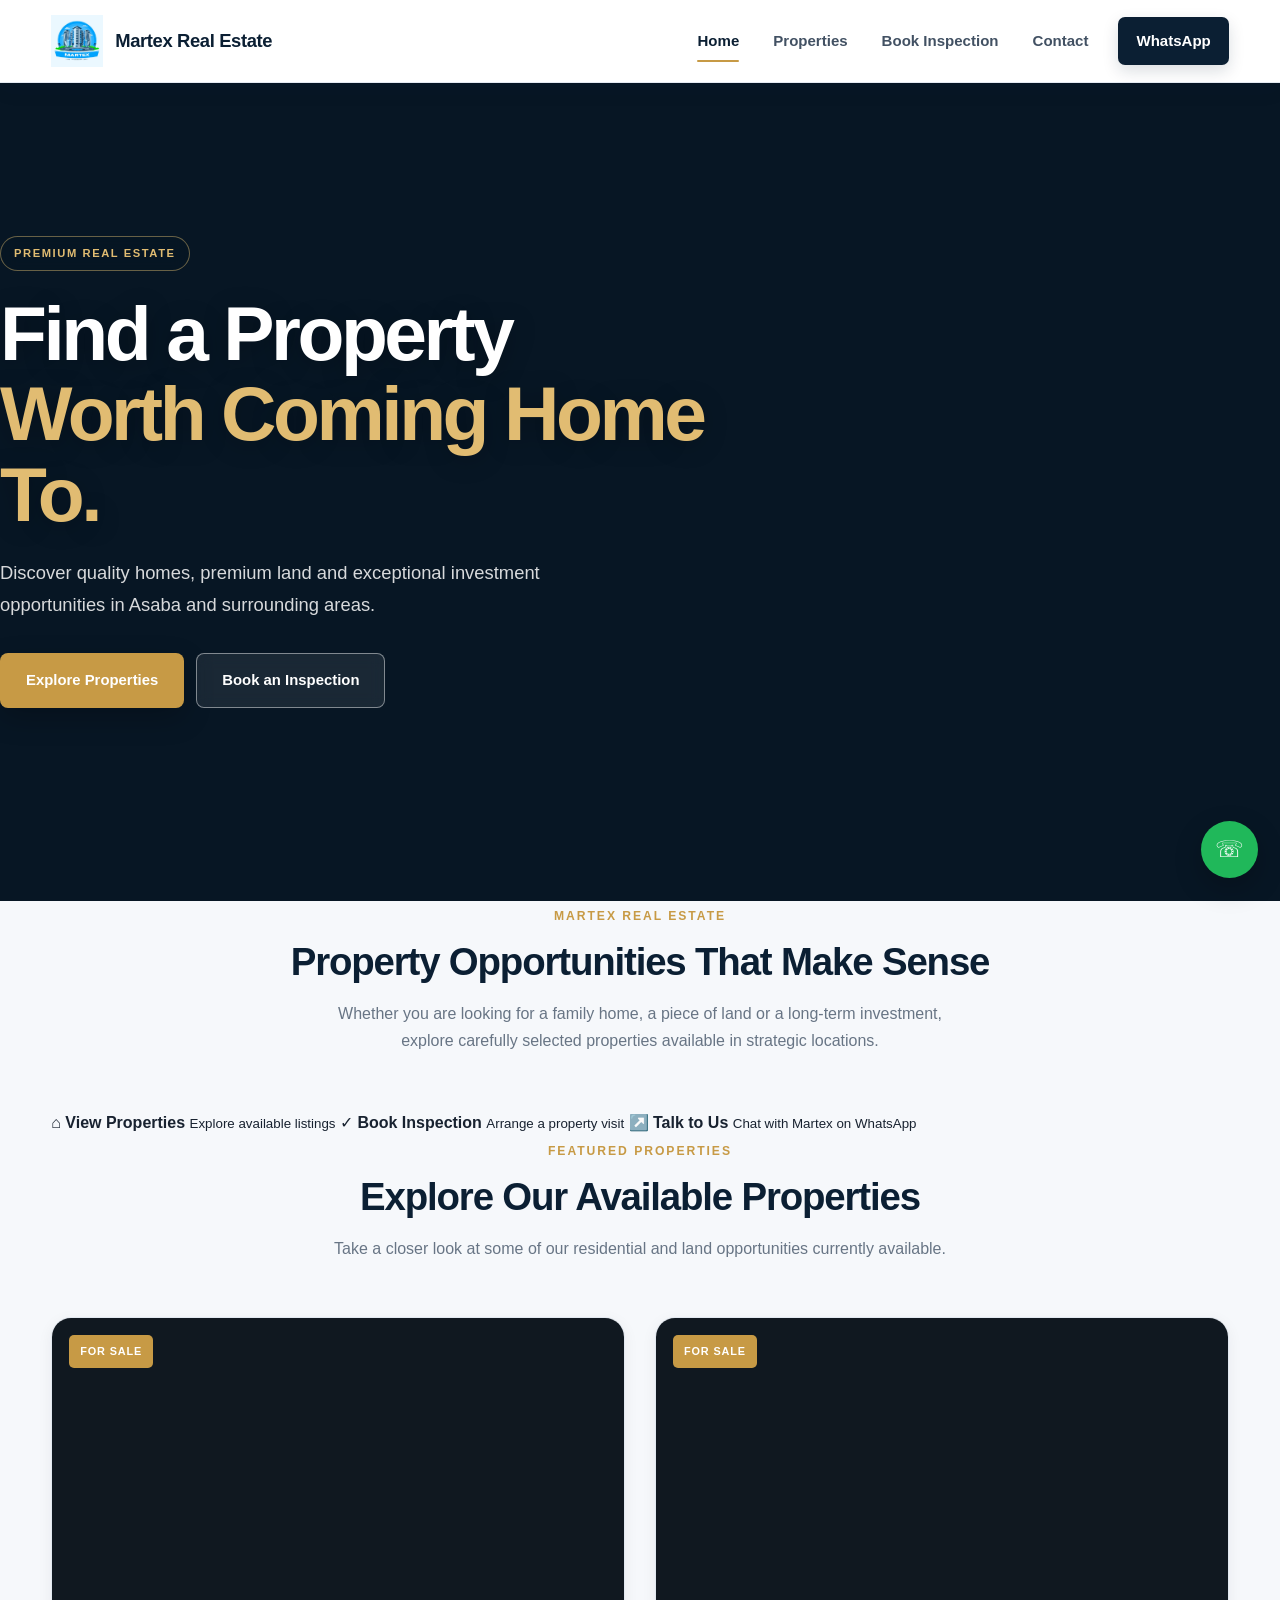
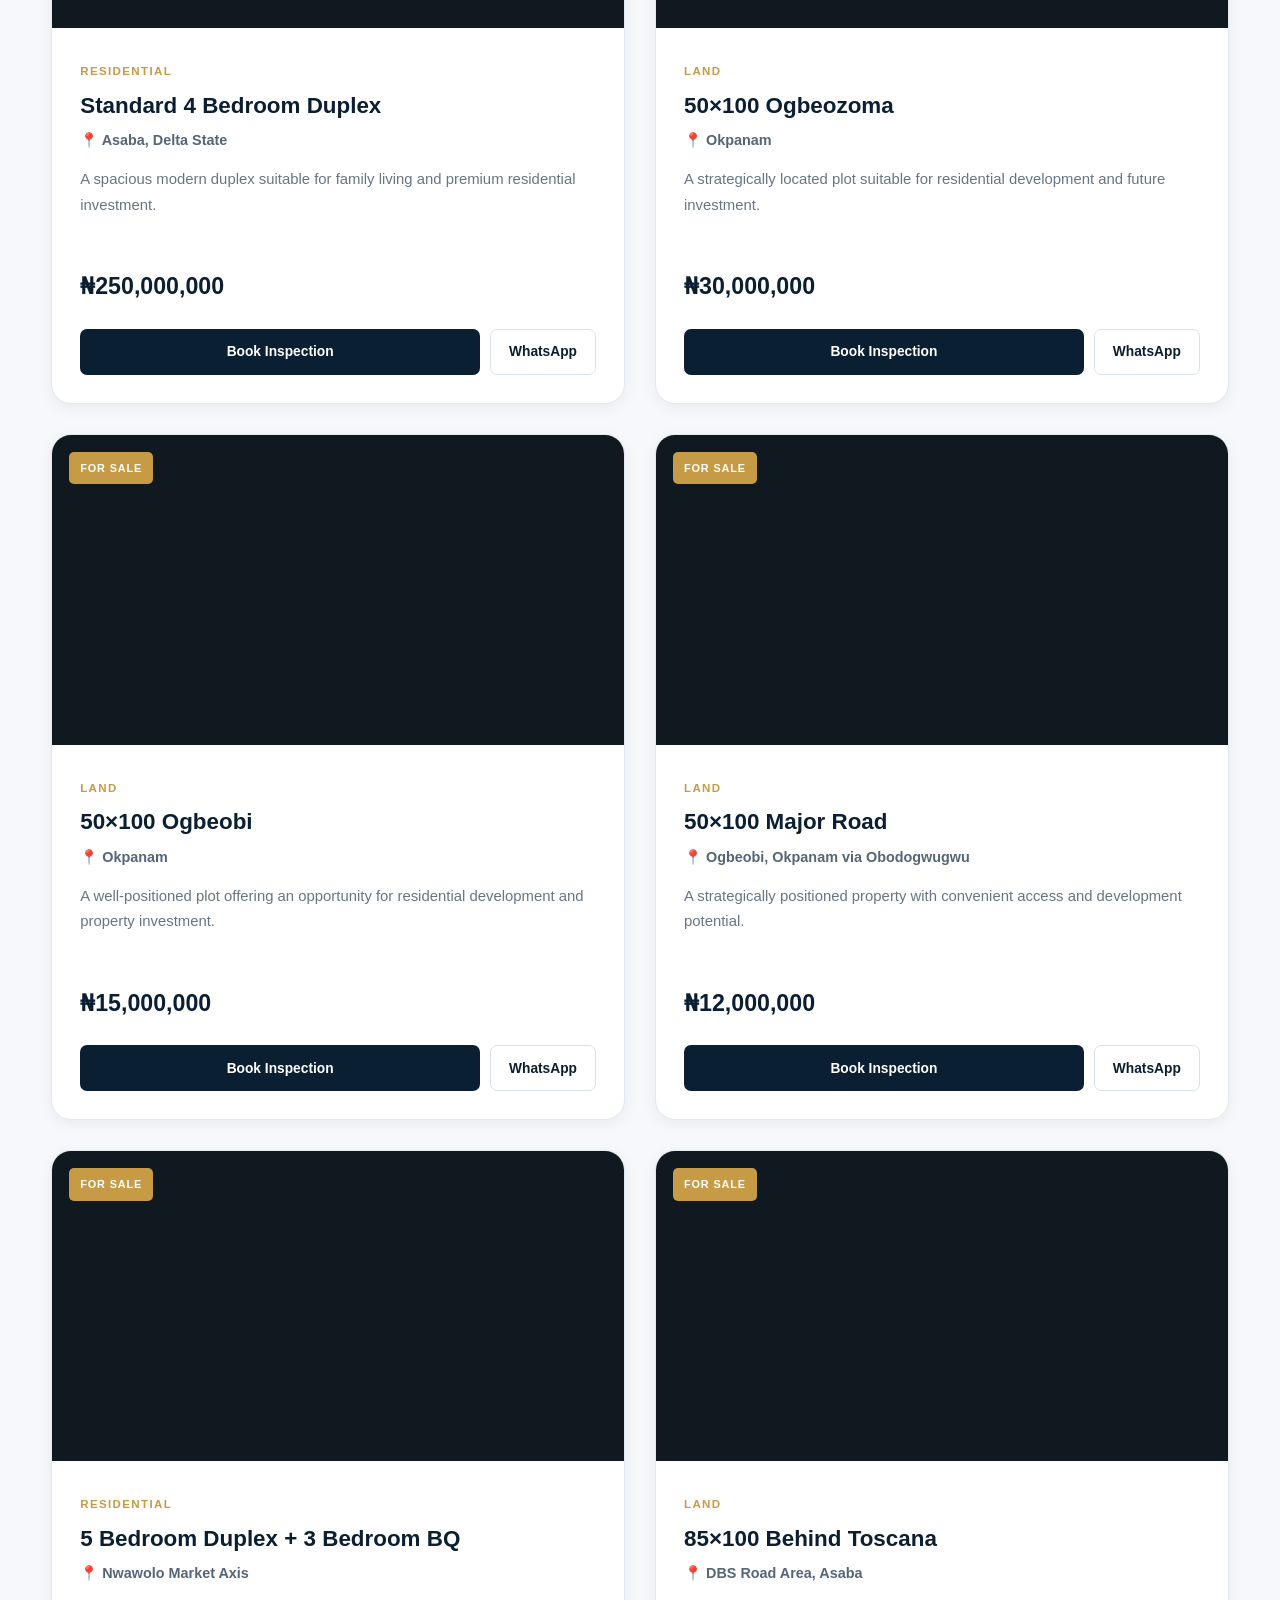
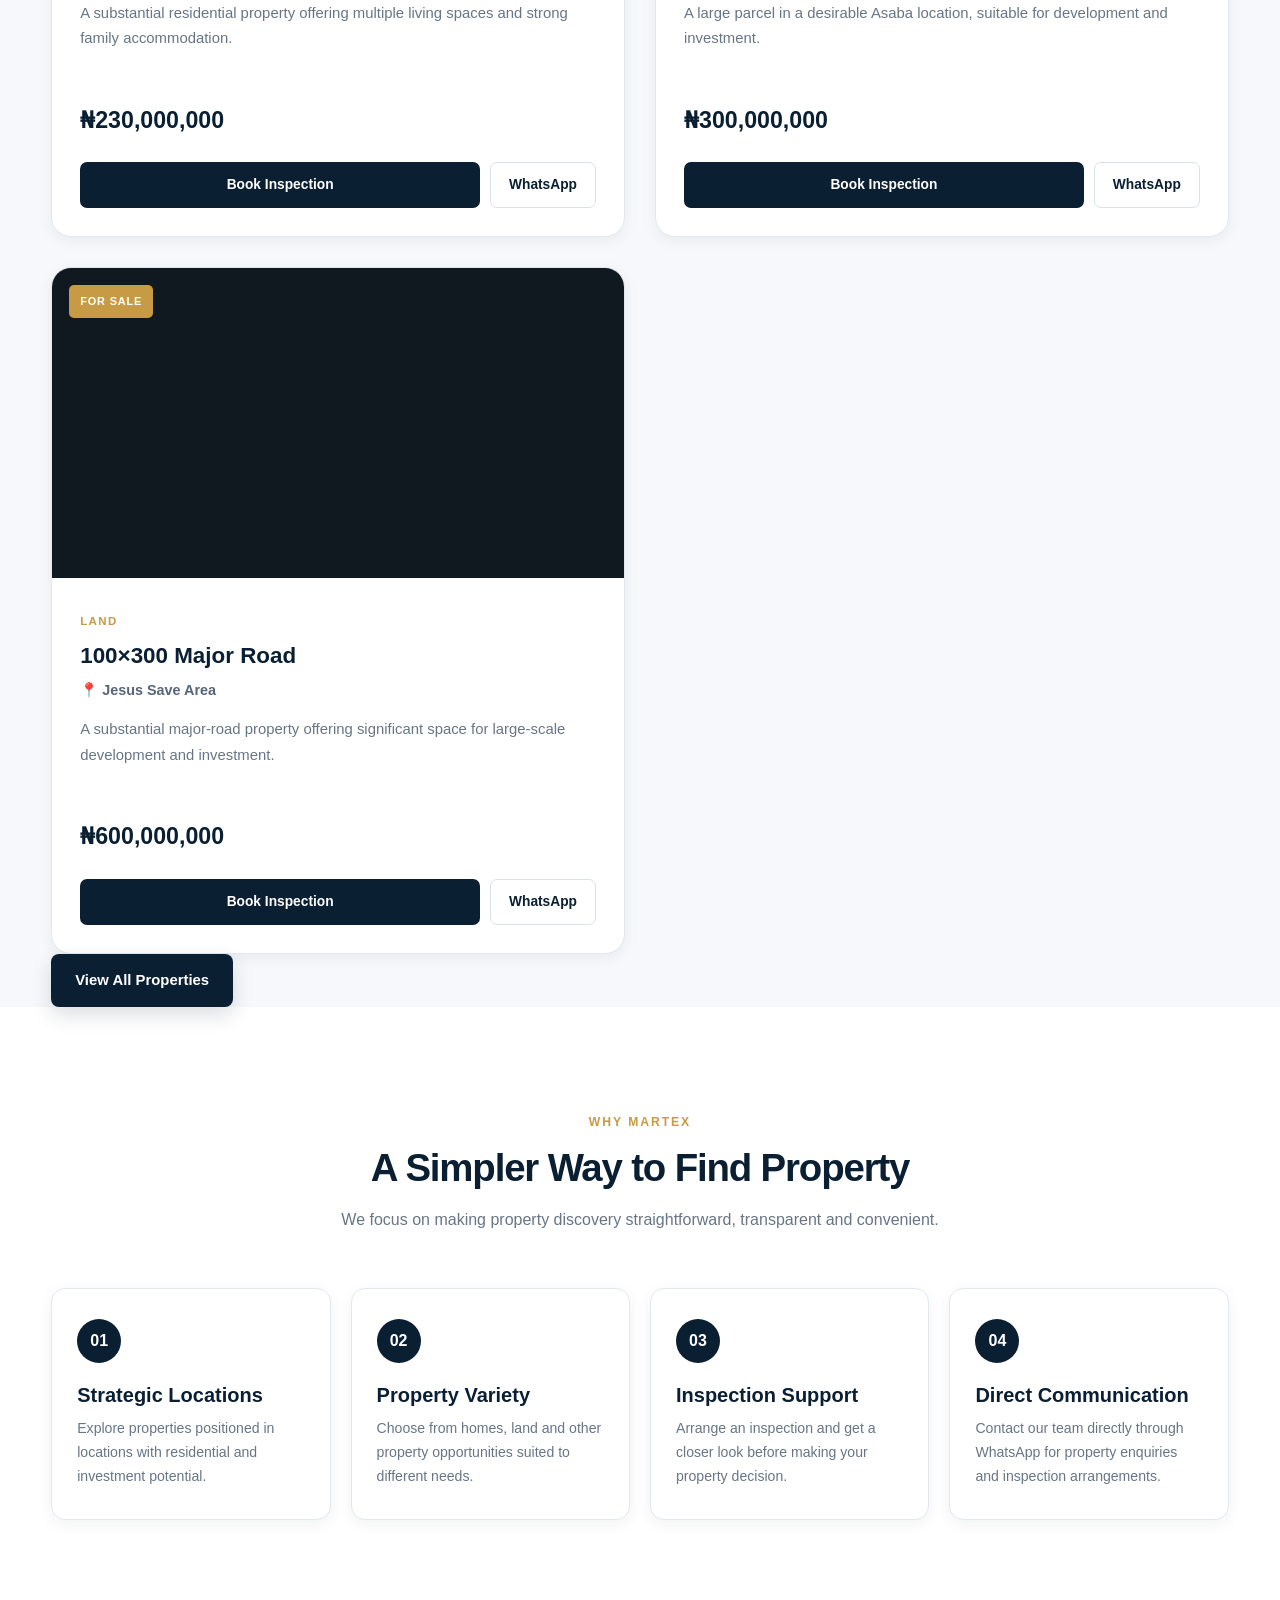
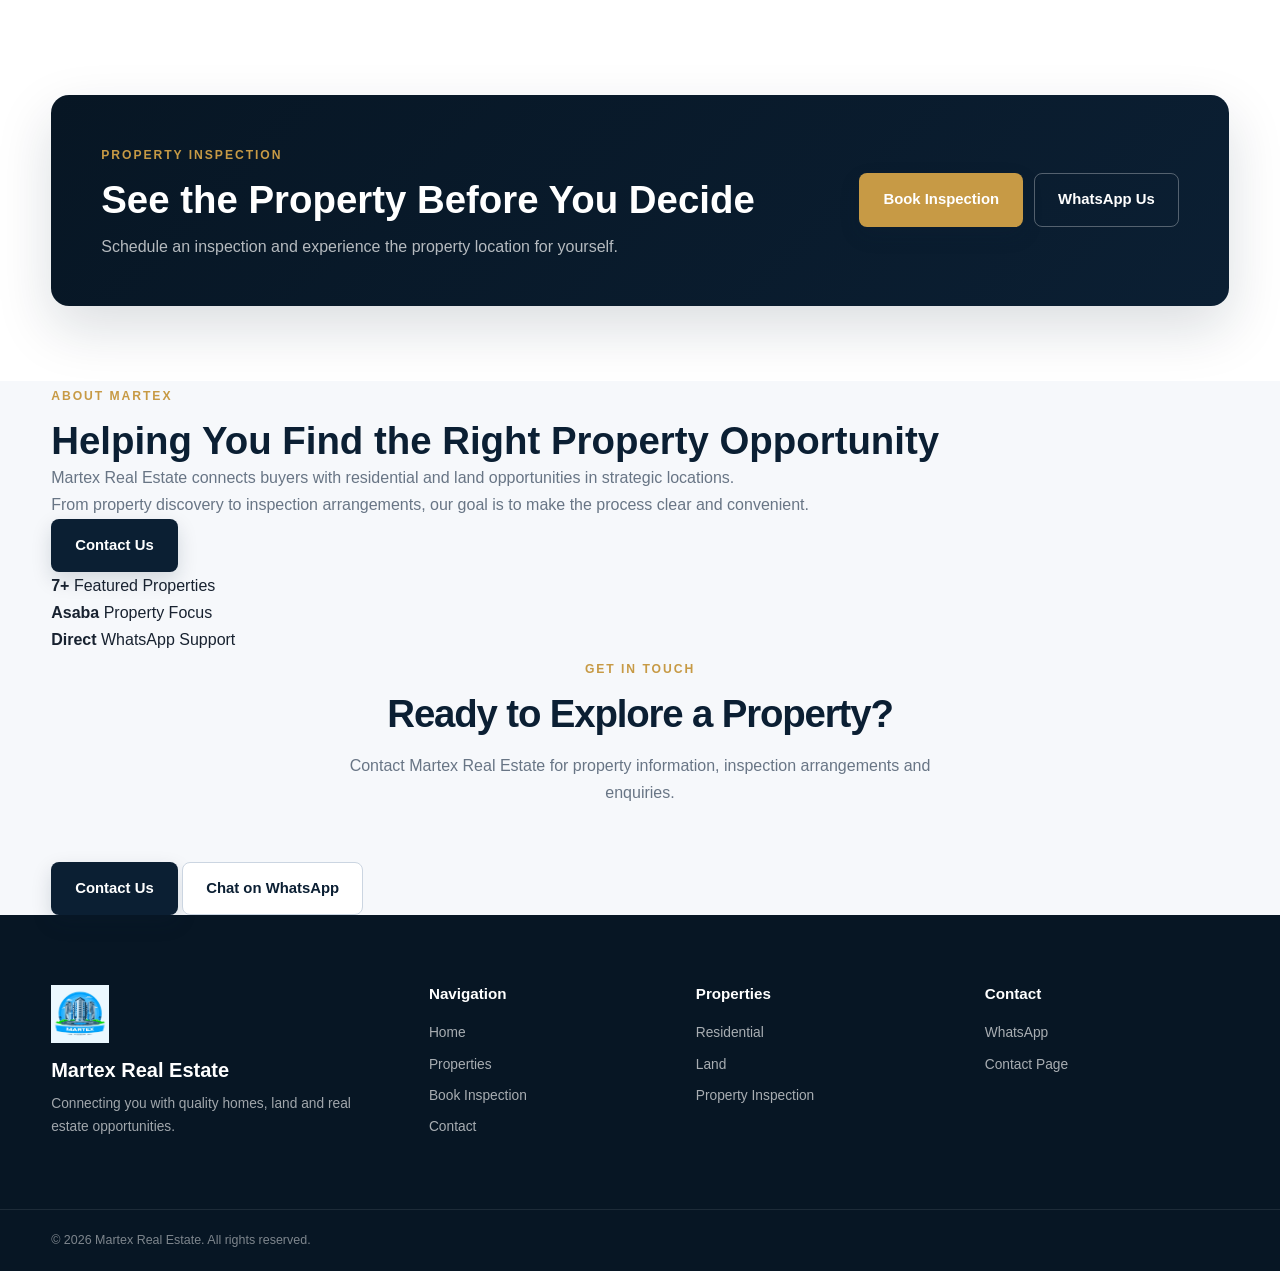
==== commit c353c4e3: "Update index.html" ====
--- a/index.html
+++ b/index.html
@@ -1,46 +1,30 @@
 <!DOCTYPE html>
 <html lang="en">
-
 <head>
-
     <meta charset="UTF-8">
-
-    <meta
-        name="viewport"
-        content="width=device-width, initial-scale=1.0"
-    >
+    <meta name="viewport" content="width=device-width, initial-scale=1.0">
+
+    <title>Martex Real Estate | Premium Properties in Asaba</title>
 
     <meta
         name="description"
-        content="Martex Real Estate - Houses, duplexes, land and investment properties for sale in Asaba and surrounding areas."
+        content="Martex Real Estate offers premium residential and land properties in Asaba and surrounding areas."
     >
 
-    <meta
-        name="keywords"
-        content="Martex Real Estate, Asaba properties, land for sale in Asaba, houses for sale, duplex for sale, real estate Nigeria"
-    >
-
-    <meta name="theme-color" content="#0b1f33">
-
-    <title>Martex Real Estate | Property & Land for Sale</title>
-
     <link rel="stylesheet" href="style.css">
-
 </head>
 
-
 <body>
 
-<!-- =========================================================
+<!-- =====================================================
      HEADER
-========================================================= -->
+===================================================== -->
 
 <header class="site-header">
 
     <div class="container nav-container">
 
         <a href="index.html" class="logo-link">
-
             <img
                 src="images/logo.png"
                 alt="Martex Real Estate Logo"
@@ -50,9 +34,7 @@
             <span class="brand-name">
                 Martex Real Estate
             </span>
-
         </a>
-
 
         <button
             class="menu-toggle"
@@ -63,7 +45,6 @@
             ☰
         </button>
 
-
         <nav class="main-nav" id="mainNav">
 
             <a href="index.html" class="active">
@@ -98,10 +79,9 @@
 </header>
 
 
-
-<!-- =========================================================
-     HERO SECTION
-========================================================= -->
+<!-- =====================================================
+     HERO
+===================================================== -->
 
 <section class="hero-section">
 
@@ -112,10 +92,11 @@
         loop
         playsinline
         preload="metadata"
+        poster="images/hero.jpg"
     >
 
         <source
-            src="videos/duplex-250m.mp4"
+            src="videos/9277ff0c-9338-426d-9b4c-d5c2a5b5edbe.mp4"
             type="video/mp4"
         >
 
@@ -123,28 +104,23 @@
 
     </video>
 
-
     <div class="hero-overlay"></div>
 
-
     <div class="container hero-content">
 
-        <div class="hero-badge">
-            TRUSTED PROPERTY OPPORTUNITIES
-        </div>
-
+        <span class="hero-badge">
+            PREMIUM REAL ESTATE
+        </span>
 
         <h1>
-            Find Your Next
-            <span>Property Investment</span>
+            Find a Property
+            <span>Worth Coming Home To.</span>
         </h1>
 
-
         <p>
-            Discover quality houses, duplexes and land
-            in prime locations around Asaba and beyond.
+            Discover quality homes, premium land and exceptional
+            investment opportunities in Asaba and surrounding areas.
         </p>
-
 
         <div class="hero-buttons">
 
@@ -152,9 +128,8 @@
                 href="properties.html"
                 class="btn btn-primary"
             >
-                View Properties
-            </a>
-
+                Explore Properties
+            </a>
 
             <a
                 href="inspection.html"
@@ -170,55 +145,62 @@
 </section>
 
 
-
-<!-- =========================================================
-     PROPERTY SEARCH / INTRO
-========================================================= -->
-
-<section class="search-section">
+<!-- =====================================================
+     INTRO
+===================================================== -->
+
+<section class="intro-section">
 
     <div class="container">
 
-        <div class="search-card">
-
-            <div class="search-heading">
-
+        <div class="section-heading">
+
+            <span class="section-label">
+                MARtex real estate
+            </span>
+
+            <h2>
+                Property Opportunities That Make Sense
+            </h2>
+
+            <p>
+                Whether you are looking for a family home, a piece of land
+                or a long-term investment, explore carefully selected
+                properties available in strategic locations.
+            </p>
+
+        </div>
+
+        <div class="quick-links">
+
+            <a href="properties.html" class="quick-link">
+                <span class="quick-icon">⌂</span>
                 <span>
-                    MARtex REAL ESTATE
+                    <strong>View Properties</strong>
+                    <small>Explore available listings</small>
                 </span>
-
-                <h2>
-                    Find a Property That Fits Your Plans
-                </h2>
-
-                <p>
-                    Whether you are looking for a home,
-                    land for development, or a property
-                    investment, explore our available listings.
-                </p>
-
-            </div>
-
-
-            <div class="quick-links">
-
-                <a href="properties.html#houses">
-                    🏠 Houses & Duplexes
-                </a>
-
-                <a href="properties.html#land">
-                    🌍 Land for Sale
-                </a>
-
-                <a href="inspection.html">
-                    📅 Book Inspection
-                </a>
-
-                <a href="contact.html">
-                    📞 Contact Us
-                </a>
-
-            </div>
+            </a>
+
+            <a href="inspection.html" class="quick-link">
+                <span class="quick-icon">✓</span>
+                <span>
+                    <strong>Book Inspection</strong>
+                    <small>Arrange a property visit</small>
+                </span>
+            </a>
+
+            <a
+                href="https://wa.me/2347039236599"
+                target="_blank"
+                rel="noopener"
+                class="quick-link"
+            >
+                <span class="quick-icon">↗️</span>
+                <span>
+                    <strong>Talk to Us</strong>
+                    <small>Chat with Martex on WhatsApp</small>
+                </span>
+            </a>
 
         </div>
 
@@ -227,10 +209,9 @@
 </section>
 
 
-
-<!-- =========================================================
+<!-- =====================================================
      FEATURED PROPERTIES
-========================================================= -->
+===================================================== -->
 
 <section class="properties-section">
 
@@ -239,7 +220,7 @@
         <div class="section-heading">
 
             <span class="section-label">
-                FEATURED LISTINGS
+                Featured Properties
             </span>
 
             <h2>
@@ -247,8 +228,8 @@
             </h2>
 
             <p>
-                Take a look at some of the properties
-                currently available through Martex Real Estate.
+                Take a closer look at some of our residential and land
+                opportunities currently available.
             </p>
 
         </div>
@@ -264,14 +245,14 @@
                 <div class="property-video">
 
                     <video
-                        controls
                         muted
+                        loop
                         playsinline
                         preload="metadata"
                     >
 
                         <source
-                            src="videos/9277ff0c-9338-426d-9b4c-d5c2a5b5edbe.mp4
+                            src="videos/9277ff0c-9338-426d-9b4c-d5c2a5b5edbe.mp4"
                             type="video/mp4"
                         >
 
@@ -283,33 +264,29 @@
 
                 </div>
 
-
                 <div class="property-content">
 
                     <span class="property-type">
-                        DUPLEX
+                        RESIDENTIAL
                     </span>
 
                     <h3>
                         Standard 4 Bedroom Duplex
                     </h3>
 
-                    <p class="property-location">
+                    <div class="property-location">
                         📍 Asaba, Delta State
+                    </div>
+
+                    <p>
+                        A spacious modern duplex suitable for family living
+                        and premium residential investment.
                     </p>
-
-                    <p>
-                        Modern 4-bedroom duplex with swimming
-                        pool, CCTV cameras and boys' quarter.
-                        The property uses a 33-line power system.
-                    </p>
-
 
                     <div class="property-price">
                         ₦250,000,000
                     </div>
 
-
                     <div class="property-actions">
 
                         <a
@@ -320,7 +297,7 @@
                         </a>
 
                         <a
-                            href="https://wa.me/2347039236599?text=Hello%20Martex%20Real%20Estate%2C%20I%20am%20interested%20in%20the%20%E2%82%A6250M%204-bedroom%20duplex."
+                            href="https://wa.me/2347039236599"
                             target="_blank"
                             rel="noopener"
                             class="property-whatsapp"
@@ -335,7 +312,6 @@
             </article>
 
 
-
             <!-- PROPERTY 2 -->
 
             <article class="property-card">
@@ -343,25 +319,24 @@
                 <div class="property-video">
 
                     <video
-                        controls
                         muted
+                        loop
                         playsinline
                         preload="metadata"
                     >
 
                         <source
-                            src="videos/2fe50783-5a32-494f-a589-d8ec00e73803.mp4
+                            src="videos/2fe50783-5a32-494f-a589-d8ec00e73803.mp4"
                             type="video/mp4"
                         >
 
                     </video>
 
                     <span class="property-tag">
-                        LAND
-                    </span>
-
-                </div>
-
+                        FOR SALE
+                    </span>
+
+                </div>
 
                 <div class="property-content">
 
@@ -370,25 +345,22 @@
                     </span>
 
                     <h3>
-                        50 × 100 Plot at Ogbeozoma
+                        50×100 Ogbeozoma
                     </h3>
 
-                    <p class="property-location">
-                        📍 Ogbeozoma, Okpanam
+                    <div class="property-location">
+                        📍 Okpanam
+                    </div>
+
+                    <p>
+                        A strategically located plot suitable for residential
+                        development and future investment.
                     </p>
-
-                    <p>
-                        Approximately 3 poles from the
-                        Asaba-Benin Expressway. Suitable
-                        for residential or investment purposes.
-                    </p>
-
 
                     <div class="property-price">
                         ₦30,000,000
                     </div>
 
-
                     <div class="property-actions">
 
                         <a
@@ -399,7 +371,7 @@
                         </a>
 
                         <a
-                            href="https://wa.me/2347039236599?text=Hello%20Martex%20Real%20Estate%2C%20I%20am%20interested%20in%20the%20%E2%82%A630M%20Ogbeozoma%20land."
+                            href="https://wa.me/2347039236599"
                             target="_blank"
                             rel="noopener"
                             class="property-whatsapp"
@@ -414,7 +386,6 @@
             </article>
 
 
-
             <!-- PROPERTY 3 -->
 
             <article class="property-card">
@@ -422,25 +393,24 @@
                 <div class="property-video">
 
                     <video
-                        controls
                         muted
+                        loop
                         playsinline
                         preload="metadata"
                     >
 
                         <source
-                            src="videos/36e095e9-6b17-48f2-903c-01e6a609272d.mp4
+                            src="videos/36e095e9-6b17-48f2-903c-01e6a609272d.mp4"
                             type="video/mp4"
                         >
 
                     </video>
 
                     <span class="property-tag">
-                        CASH & CARRY
-                    </span>
-
-                </div>
-
+                        FOR SALE
+                    </span>
+
+                </div>
 
                 <div class="property-content">
 
@@ -449,25 +419,22 @@
                     </span>
 
                     <h3>
-                        50 × 100 Plot at Ogbeobi
+                        50×100 Ogbeobi
                     </h3>
 
-                    <p class="property-location">
-                        📍 Ogbeobi, Okpanam
+                    <div class="property-location">
+                        📍 Okpanam
+                    </div>
+
+                    <p>
+                        A well-positioned plot offering an opportunity for
+                        residential development and property investment.
                     </p>
-
-                    <p>
-                        Located after the Health Center.
-                        Available at a net price with no room
-                        for negotiation.
-                    </p>
-
 
                     <div class="property-price">
                         ₦15,000,000
                     </div>
 
-
                     <div class="property-actions">
 
                         <a
@@ -478,7 +445,7 @@
                         </a>
 
                         <a
-                            href="https://wa.me/2347039236599?text=Hello%20Martex%20Real%20Estate%2C%20I%20am%20interested%20in%20the%20%E2%82%A615M%20Ogbeobi%20land."
+                            href="https://wa.me/2347039236599"
                             target="_blank"
                             rel="noopener"
                             class="property-whatsapp"
@@ -493,7 +460,6 @@
             </article>
 
 
-
             <!-- PROPERTY 4 -->
 
             <article class="property-card">
@@ -501,25 +467,24 @@
                 <div class="property-video">
 
                     <video
-                        controls
                         muted
+                        loop
                         playsinline
                         preload="metadata"
                     >
 
                         <source
-                            src="videos/19f5de24-ee07-4d5d-b165-5d4977b88d10.mp4
+                            src="videos/19f5de24-ee07-4d5d-b165-5d4977b88d10.mp4"
                             type="video/mp4"
                         >
 
                     </video>
 
                     <span class="property-tag">
-                        LAND
-                    </span>
-
-                </div>
-
+                        FOR SALE
+                    </span>
+
+                </div>
 
                 <div class="property-content">
 
@@ -528,25 +493,22 @@
                     </span>
 
                     <h3>
-                        50 × 100 Plot on Major Road
+                        50×100 Major Road
                     </h3>
 
-                    <p class="property-location">
-                        📍 Ogbeobi Okpanam via Obodogwugwu
+                    <div class="property-location">
+                        📍 Ogbeobi, Okpanam via Obodogwugwu
+                    </div>
+
+                    <p>
+                        A strategically positioned property with convenient
+                        access and development potential.
                     </p>
-
-                    <p>
-                        Property located on the major road.
-                        Documentation includes allocation paper
-                        and deed of conveyance.
-                    </p>
-
 
                     <div class="property-price">
                         ₦12,000,000
                     </div>
 
-
                     <div class="property-actions">
 
                         <a
@@ -557,7 +519,7 @@
                         </a>
 
                         <a
-                            href="https://wa.me/2347039236599?text=Hello%20Martex%20Real%20Estate%2C%20I%20am%20interested%20in%20the%20%E2%82%A612M%20major-road%20land."
+                            href="https://wa.me/2347039236599"
                             target="_blank"
                             rel="noopener"
                             class="property-whatsapp"
@@ -572,7 +534,6 @@
             </article>
 
 
-
             <!-- PROPERTY 5 -->
 
             <article class="property-card">
@@ -580,14 +541,14 @@
                 <div class="property-video">
 
                     <video
-                        controls
                         muted
+                        loop
                         playsinline
                         preload="metadata"
                     >
 
                         <source
-                            src="videos/edc396a6-b1be-4311-8ad6-0580419b0c55.mov
+                            src="videos/edc396a6-b1be-4311-8ad6-0580419b0c55.mp4"
                             type="video/mp4"
                         >
 
@@ -599,33 +560,29 @@
 
                 </div>
 
-
                 <div class="property-content">
 
                     <span class="property-type">
-                        DUPLEX
+                        RESIDENTIAL
                     </span>
 
                     <h3>
                         5 Bedroom Duplex + 3 Bedroom BQ
                     </h3>
 
-                    <p class="property-location">
+                    <div class="property-location">
                         📍 Nwawolo Market Axis
+                    </div>
+
+                    <p>
+                        A substantial residential property offering multiple
+                        living spaces and strong family accommodation.
                     </p>
-
-                    <p>
-                        Spacious 5-bedroom duplex with
-                        an additional 3-bedroom boys' quarter.
-                        Suitable for residential living or investment.
-                    </p>
-
 
                     <div class="property-price">
                         ₦230,000,000
                     </div>
 
-
                     <div class="property-actions">
 
                         <a
@@ -636,7 +593,7 @@
                         </a>
 
                         <a
-                            href="https://wa.me/2347039236599?text=Hello%20Martex%20Real%20Estate%2C%20I%20am%20interested%20in%20the%20%E2%82%A6230M%20duplex."
+                            href="https://wa.me/2347039236599"
                             target="_blank"
                             rel="noopener"
                             class="property-whatsapp"
@@ -651,7 +608,6 @@
             </article>
 
 
-
             <!-- PROPERTY 6 -->
 
             <article class="property-card">
@@ -659,25 +615,24 @@
                 <div class="property-video">
 
                     <video
-                        controls
                         muted
+                        loop
                         playsinline
                         preload="metadata"
                     >
 
                         <source
-                            src="videos/c9f3dc22-ebae-4fb6-bf9a-a4d7fa1f5497.mov
+                            src="videos/c9f3dc22-ebae-4fb6-bf9a-a4d7fa1f5497.mp4"
                             type="video/mp4"
                         >
 
                     </video>
 
                     <span class="property-tag">
-                        INVESTMENT
-                    </span>
-
-                </div>
-
+                        FOR SALE
+                    </span>
+
+                </div>
 
                 <div class="property-content">
 
@@ -686,25 +641,22 @@
                     </span>
 
                     <h3>
-                        85 × 100 Land Behind Toscana
+                        85×100 Behind Toscana
                     </h3>
 
-                    <p class="property-location">
+                    <div class="property-location">
                         📍 DBS Road Area, Asaba
+                    </div>
+
+                    <p>
+                        A large parcel in a desirable Asaba location,
+                        suitable for development and investment.
                     </p>
-
-                    <p>
-                        Large development opportunity in a
-                        strategic area, suitable for residential
-                        or commercial investment.
-                    </p>
-
 
                     <div class="property-price">
                         ₦300,000,000
                     </div>
 
-
                     <div class="property-actions">
 
                         <a
@@ -715,7 +667,7 @@
                         </a>
 
                         <a
-                            href="https://wa.me/2347039236599?text=Hello%20Martex%20Real%20Estate%2C%20I%20am%20interested%20in%20the%20%E2%82%A6300M%20Toscana%20area%20land."
+                            href="https://wa.me/2347039236599"
                             target="_blank"
                             rel="noopener"
                             class="property-whatsapp"
@@ -730,7 +682,6 @@
             </article>
 
 
-
             <!-- PROPERTY 7 -->
 
             <article class="property-card">
@@ -738,52 +689,48 @@
                 <div class="property-video">
 
                     <video
-                        controls
                         muted
+                        loop
                         playsinline
                         preload="metadata"
                     >
 
                         <source
-                            src="videos//f1d9eb16-32b4-457a-b9a3-bfdbc5372603.mov
+                            src="videos/f1d9eb16-32b4-457a-b9a3-bfdbc5372603.mp4"
                             type="video/mp4"
                         >
 
                     </video>
 
                     <span class="property-tag">
-                        DEVELOPMENT
-                    </span>
-
-                </div>
-
+                        FOR SALE
+                    </span>
+
+                </div>
 
                 <div class="property-content">
 
                     <span class="property-type">
-                        DEVELOPMENT LAND
+                        LAND
                     </span>
 
                     <h3>
-                        100 × 300 Major Road Property
+                        100×300 Major Road
                     </h3>
 
-                    <p class="property-location">
+                    <div class="property-location">
                         📍 Jesus Save Area
+                    </div>
+
+                    <p>
+                        A substantial major-road property offering significant
+                        space for large-scale development and investment.
                     </p>
-
-                    <p>
-                        Located just after Presidential Villa.
-                        Suitable for hotel, apartments, school,
-                        hospital or other major developments.
-                    </p>
-
 
                     <div class="property-price">
                         ₦600,000,000
                     </div>
 
-
                     <div class="property-actions">
 
                         <a
@@ -794,7 +741,7 @@
                         </a>
 
                         <a
-                            href="https://wa.me/2347039236599?text=Hello%20Martex%20Real%20Estate%2C%20I%20am%20interested%20in%20the%20%E2%82%A6600M%20development%20land."
+                            href="https://wa.me/2347039236599"
                             target="_blank"
                             rel="noopener"
                             class="property-whatsapp"
@@ -827,10 +774,9 @@
 </section>
 
 
-
-<!-- =========================================================
-     WHY CHOOSE MARTEX
-========================================================= -->
+<!-- =====================================================
+     WHY MARTEX
+===================================================== -->
 
 <section class="why-section">
 
@@ -839,17 +785,16 @@
         <div class="section-heading">
 
             <span class="section-label">
-                WHY MARTEX
+                Why Martex
             </span>
 
             <h2>
-                A Better Way to Find Property
+                A Simpler Way to Find Property
             </h2>
 
             <p>
-                We make it easier for buyers and investors
-                to discover available property opportunities
-                and arrange inspections.
+                We focus on making property discovery straightforward,
+                transparent and convenient.
             </p>
 
         </div>
@@ -857,21 +802,19 @@
 
         <div class="benefits-grid">
 
-
             <div class="benefit-card">
 
                 <div class="benefit-icon">
-                    🏠
+                    01
                 </div>
 
                 <h3>
-                    Property Options
+                    Strategic Locations
                 </h3>
 
                 <p>
-                    Explore houses, duplexes, land and
-                    development opportunities in strategic
-                    locations.
+                    Explore properties positioned in locations with
+                    residential and investment potential.
                 </p>
 
             </div>
@@ -880,16 +823,16 @@
             <div class="benefit-card">
 
                 <div class="benefit-icon">
-                    🎥
+                    02
                 </div>
 
                 <h3>
-                    Video Property Tours
+                    Property Variety
                 </h3>
 
                 <p>
-                    Watch available property videos before
-                    deciding which property you want to inspect.
+                    Choose from homes, land and other property opportunities
+                    suited to different needs.
                 </p>
 
             </div>
@@ -898,16 +841,16 @@
             <div class="benefit-card">
 
                 <div class="benefit-icon">
-                    📅
+                    03
                 </div>
 
                 <h3>
-                    Easy Inspection Booking
+                    Inspection Support
                 </h3>
 
                 <p>
-                    Select a property and request an inspection
-                    through our dedicated booking page.
+                    Arrange an inspection and get a closer look before making
+                    your property decision.
                 </p>
 
             </div>
@@ -916,7 +859,7 @@
             <div class="benefit-card">
 
                 <div class="benefit-icon">
-                    🤝
+                    04
                 </div>
 
                 <h3>
@@ -924,8 +867,8 @@
                 </h3>
 
                 <p>
-                    Contact our team directly through WhatsApp,
-                    phone or email to discuss available properties.
+                    Contact our team directly through WhatsApp for property
+                    enquiries and inspection arrangements.
                 </p>
 
             </div>
@@ -937,10 +880,9 @@
 </section>
 
 
-
-<!-- =========================================================
+<!-- =====================================================
      INSPECTION CTA
-========================================================= -->
+===================================================== -->
 
 <section class="inspection-cta">
 
@@ -951,20 +893,19 @@
             <div>
 
                 <span class="section-label">
-                    READY TO VIEW A PROPERTY?
+                    Property Inspection
                 </span>
 
                 <h2>
-                    Book Your Property Inspection
+                    See the Property Before You Decide
                 </h2>
 
                 <p>
-                    Found something you like?
-                    Schedule an inspection and take the next step.
+                    Schedule an inspection and experience the property
+                    location for yourself.
                 </p>
 
             </div>
-
 
             <div class="cta-buttons">
 
@@ -975,14 +916,13 @@
                     Book Inspection
                 </a>
 
-
                 <a
                     href="https://wa.me/2347039236599"
                     target="_blank"
                     rel="noopener"
                     class="btn btn-outline"
                 >
-                    Chat on WhatsApp
+                    WhatsApp Us
                 </a>
 
             </div>
@@ -994,10 +934,9 @@
 </section>
 
 
-
-<!-- =========================================================
-     ABOUT SECTION
-========================================================= -->
+<!-- =====================================================
+     ABOUT
+===================================================== -->
 
 <section class="about-section">
 
@@ -1006,32 +945,28 @@
         <div class="about-content">
 
             <span class="section-label">
-                ABOUT MARTEX REAL ESTATE
+                About Martex
             </span>
 
             <h2>
-                Property Opportunities
-                With Purpose
+                Helping You Find the Right Property Opportunity
             </h2>
 
             <p>
-                Martex Real Estate connects buyers and investors
-                with available residential, land and development
-                property opportunities.
+                Martex Real Estate connects buyers with residential and
+                land opportunities in strategic locations.
             </p>
 
             <p>
-                Our website allows you to browse available
-                listings, watch property videos and request
-                an inspection before taking the next step.
+                From property discovery to inspection arrangements, our goal
+                is to make the process clear and convenient.
             </p>
-
 
             <a
                 href="contact.html"
                 class="btn btn-primary"
             >
-                Contact Martex
+                Contact Us
             </a>
 
         </div>
@@ -1039,135 +974,71 @@
 
         <div class="about-highlight">
 
-            <div class="highlight-number">
-                7+
+            <div class="about-highlight-item">
+                <strong>7+</strong>
+                <span>Featured Properties</span>
             </div>
 
-            <div class="highlight-title">
-                Featured Property Opportunities
+            <div class="about-highlight-item">
+                <strong>Asaba</strong>
+                <span>Property Focus</span>
             </div>
 
+            <div class="about-highlight-item">
+                <strong>Direct</strong>
+                <span>WhatsApp Support</span>
+            </div>
+
+        </div>
+
+    </div>
+
+</section>
+
+
+<!-- =====================================================
+     CONTACT
+===================================================== -->
+
+<section class="contact-section">
+
+    <div class="container">
+
+        <div class="section-heading">
+
+            <span class="section-label">
+                Get In Touch
+            </span>
+
+            <h2>
+                Ready to Explore a Property?
+            </h2>
+
             <p>
-                Houses, duplexes and land currently
-                showcased on our platform.
+                Contact Martex Real Estate for property information,
+                inspection arrangements and enquiries.
             </p>
 
         </div>
 
-    </div>
-
-</section>
-
-
-
-<!-- =========================================================
-     CONTACT SECTION
-========================================================= -->
-
-<section class="contact-section">
-
-    <div class="container">
-
-        <div class="section-heading">
-
-            <span class="section-label">
-                GET IN TOUCH
-            </span>
-
-            <h2>
-                Let's Talk About Your Next Property
-            </h2>
-
-            <p>
-                Have questions about a property or want
-                to schedule an inspection?
-            </p>
-
-        </div>
-
-
-        <div class="contact-grid">
-
+
+        <div class="contact-actions">
 
             <a
-                href="tel:+2347039236599"
-                class="contact-card"
+                href="contact.html"
+                class="btn btn-primary"
             >
-
-                <div class="contact-icon">
-                    📞
-                </div>
-
-                <h3>
-                    Call Us
-                </h3>
-
-                <p>
-                    0703 923 6599
-                </p>
-
-            </a>
-
-
-            <a
-                href="mailto:Patmatchuka10@gmail.com"
-                class="contact-card"
-            >
-
-                <div class="contact-icon">
-                    ✉️
-                </div>
-
-                <h3>
-                    Email
-                </h3>
-
-                <p>
-                    Patmatchuka10@gmail.com
-                </p>
-
-            </a>
-
+                Contact Us
+            </a>
 
             <a
                 href="https://wa.me/2347039236599"
                 target="_blank"
                 rel="noopener"
-                class="contact-card"
+                class="btn btn-outline"
             >
-
-                <div class="contact-icon">
-                    💬
-                </div>
-
-                <h3>
-                    WhatsApp
-                </h3>
-
-                <p>
-                    Chat with us directly
-                </p>
-
-            </a>
-
-
-            <div class="contact-card">
-
-                <div class="contact-icon">
-                    📍
-                </div>
-
-                <h3>
-                    Office
-                </h3>
-
-                <p>
-                    Stop 6 Christ Is King Plaza,
-                    Black Gate Junction,
-                    Okpanam Road
-                </p>
-
-            </div>
+                Chat on WhatsApp
+            </a>
 
         </div>
 
@@ -1176,15 +1047,13 @@
 </section>
 
 
-
-<!-- =========================================================
+<!-- =====================================================
      FOOTER
-========================================================= -->
+===================================================== -->
 
 <footer class="site-footer">
 
     <div class="container footer-grid">
-
 
         <div class="footer-brand">
 
@@ -1199,8 +1068,8 @@
             </h3>
 
             <p>
-                Houses, land and property opportunities
-                for buyers and investors.
+                Connecting you with quality homes, land and real estate
+                opportunities.
             </p>
 
         </div>
@@ -1209,7 +1078,7 @@
         <div class="footer-links">
 
             <h4>
-                Quick Links
+                Navigation
             </h4>
 
             <a href="index.html">
@@ -1226,6 +1095,27 @@
 
             <a href="contact.html">
                 Contact
+            </a>
+
+        </div>
+
+
+        <div class="footer-links">
+
+            <h4>
+                Properties
+            </h4>
+
+            <a href="properties.html">
+                Residential
+            </a>
+
+            <a href="properties.html">
+                Land
+            </a>
+
+            <a href="inspection.html">
+                Property Inspection
             </a>
 
         </div>
@@ -1236,14 +1126,6 @@
             <h4>
                 Contact
             </h4>
-
-            <a href="tel:+2347039236599">
-                0703 923 6599
-            </a>
-
-            <a href="mailto:Patmatchuka10@gmail.com">
-                Patmatchuka10@gmail.com
-            </a>
 
             <a
                 href="https://wa.me/2347039236599"
@@ -1253,171 +1135,137 @@
                 WhatsApp
             </a>
 
-        </div>
-
-
-        <div class="footer-links">
-
-            <h4>
-                Location
-            </h4>
+            <a href="contact.html">
+                Contact Page
+            </a>
+
+        </div>
+
+    </div>
+
+
+    <div class="footer-bottom">
+
+        <div class="container">
 
             <p>
-                Stop 6 Christ Is King Plaza
+                ©️ <span id="currentYear"></span>
+                Martex Real Estate. All rights reserved.
             </p>
 
-            <p>
-                Black Gate Junction
-            </p>
-
-            <p>
-                Okpanam Road
-            </p>
-
         </div>
 
     </div>
 
-
-    <div class="footer-bottom">
-
-        <div class="container">
-
-            <p>
-                © <span id="currentYear"></span>
-                Martex Real Estate.
-                All rights reserved.
-            </p>
-
-        </div>
-
-    </div>
-
 </footer>
 
 
-
-<!-- =========================================================
-     WHATSAPP FLOATING BUTTON
-========================================================= -->
+<!-- =====================================================
+     FLOATING WHATSAPP
+===================================================== -->
 
 <a
     href="https://wa.me/2347039236599"
-    class="whatsapp-float"
     target="_blank"
     rel="noopener"
+    class="whatsapp-float"
     aria-label="Chat with Martex Real Estate on WhatsApp"
 >
-    <span>💬</span>
+    <span>☏</span>
 </a>
 
 
-
-<!-- =========================================================
-     PAGE JAVASCRIPT
-========================================================= -->
+<!-- =====================================================
+     JAVASCRIPT
+===================================================== -->
 
 <script>
 
     /* Mobile menu */
 
-    const menuToggle =
-        document.getElementById("menuToggle");
-
-    const mainNav =
-        document.getElementById("mainNav");
-
-
-    if (menuToggle && mainNav) {
-
-        menuToggle.addEventListener(
-            "click",
-            function () {
-
-                mainNav.classList.toggle("show");
-
+    const menuToggle = document.getElementById("menuToggle");
+    const mainNav = document.getElementById("mainNav");
+
+    menuToggle.addEventListener("click", function () {
+
+        mainNav.classList.toggle("show");
+
+        const isOpen = mainNav.classList.contains("show");
+
+        menuToggle.setAttribute(
+            "aria-label",
+            isOpen
+                ? "Close navigation menu"
+                : "Open navigation menu"
+        );
+
+    });
+
+
+    /* Close mobile menu after clicking a link */
+
+    document.querySelectorAll(".main-nav a").forEach(function (link) {
+
+        link.addEventListener("click", function () {
+            mainNav.classList.remove("show");
+            menuToggle.setAttribute(
+                "aria-label",
+                "Open navigation menu"
+            );
+        });
+
+    });
+
+
+    /* Current year */
+
+    document.getElementById("currentYear").textContent =
+        new Date().getFullYear();
+
+
+    /* Property videos */
+
+    const propertyVideos =
+        document.querySelectorAll(".property-video video");
+
+
+    if ("IntersectionObserver" in window) {
+
+        const videoObserver = new IntersectionObserver(
+            function (entries) {
+
+                entries.forEach(function (entry) {
+
+                    const video = entry.target;
+
+                    if (entry.isIntersecting) {
+
+                        video.play().catch(function () {});
+
+                    } else {
+
+                        video.pause();
+
+                    }
+
+                });
+
+            },
+            {
+                threshold: 0.35
             }
         );
 
 
-        const navLinks =
-            mainNav.querySelectorAll("a");
-
-
-        navLinks.forEach(function(link) {
-
-            link.addEventListener(
-                "click",
-                function() {
-
-                    mainNav.classList.remove("show");
-
-                }
-            );
+        propertyVideos.forEach(function (video) {
+
+            videoObserver.observe(video);
 
         });
 
     }
 
-
-
-    /* Current year */
-
-    const currentYear =
-        document.getElementById("currentYear");
-
-
-    if (currentYear) {
-
-        currentYear.textContent =
-            new Date().getFullYear();
-
-    }
-
-
-
-    /* Pause videos that are not currently visible */
-
-    const propertyVideos =
-        document.querySelectorAll(
-            ".property-video video"
-        );
-
-
-    const videoObserver =
-        new IntersectionObserver(
-            function(entries) {
-
-                entries.forEach(function(entry) {
-
-                    const video =
-                        entry.target;
-
-
-                    if (!entry.isIntersecting) {
-
-                        video.pause();
-
-                    }
-
-                });
-
-            },
-            {
-                threshold: 0.2
-            }
-        );
-
-
-    propertyVideos.forEach(function(video) {
-
-        videoObserver.observe(video);
-
-    });
-
 </script>
 
-
 </body>
-
 </html>
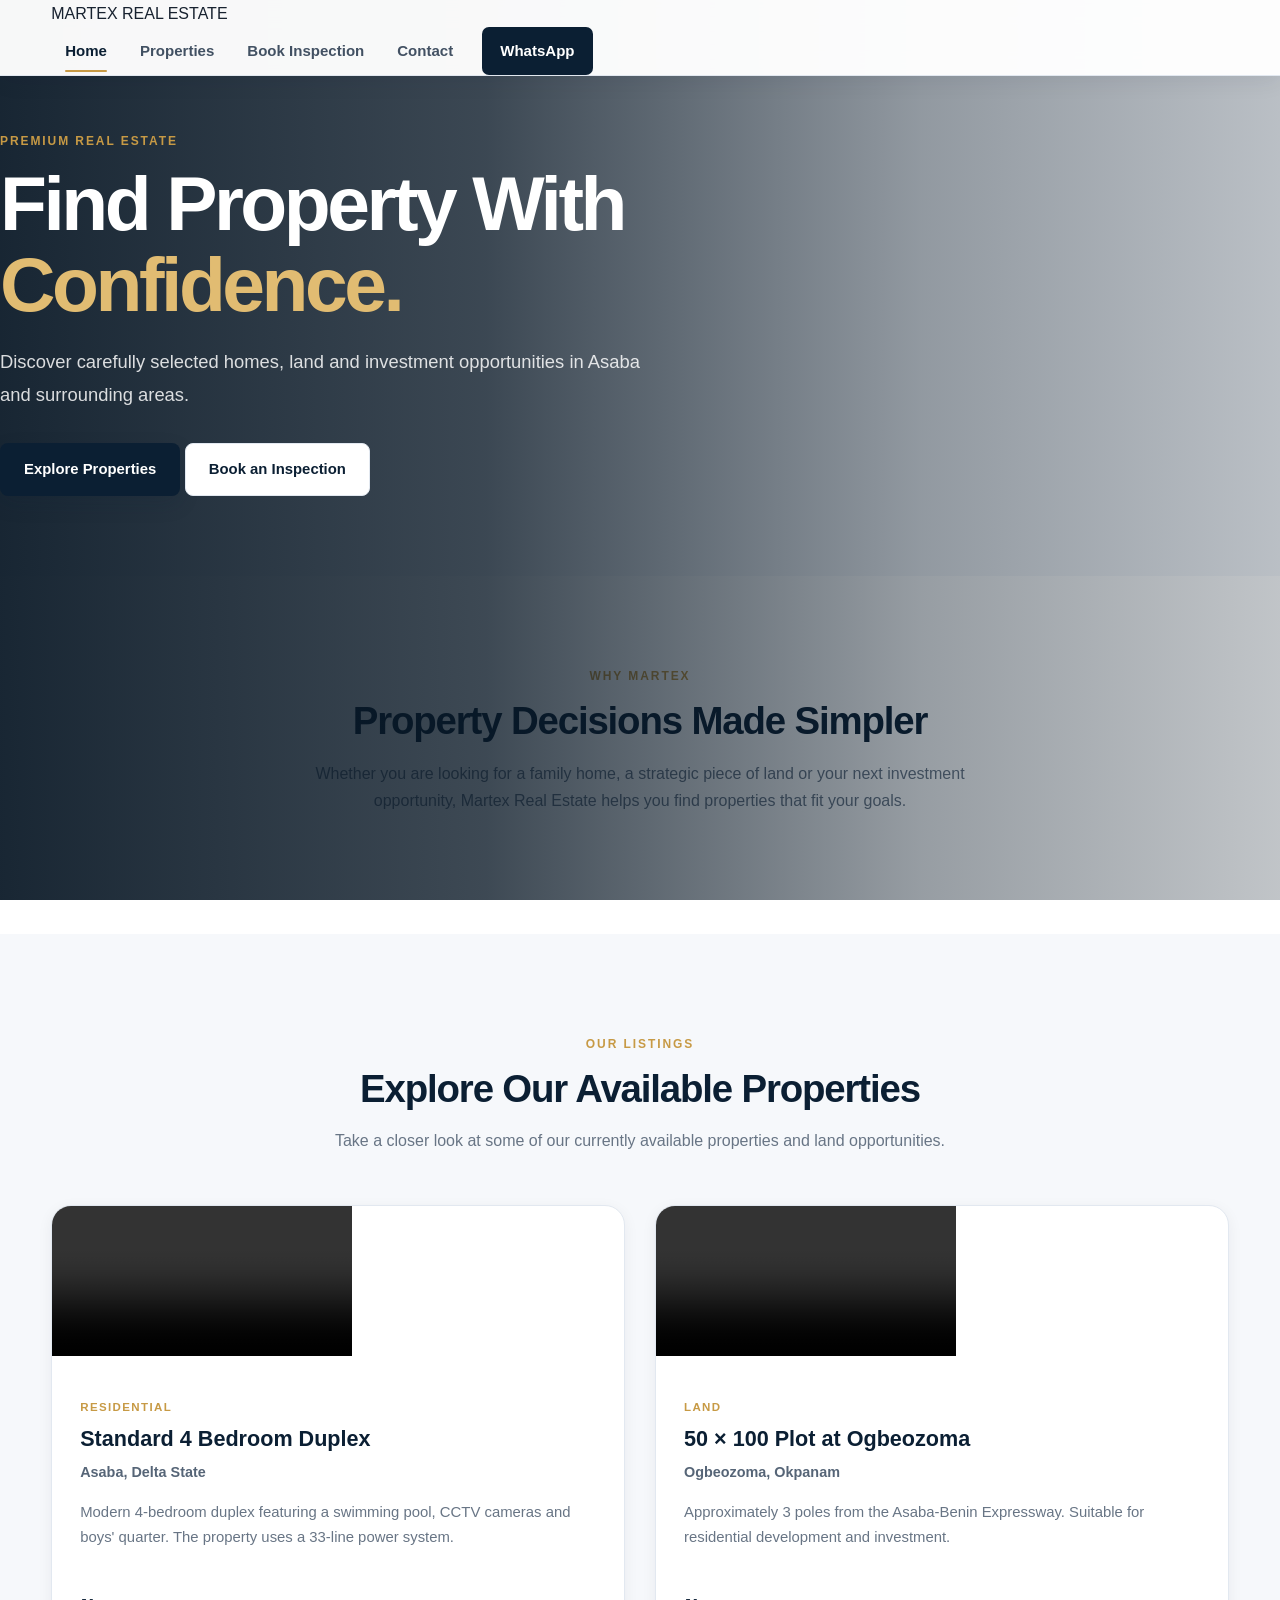
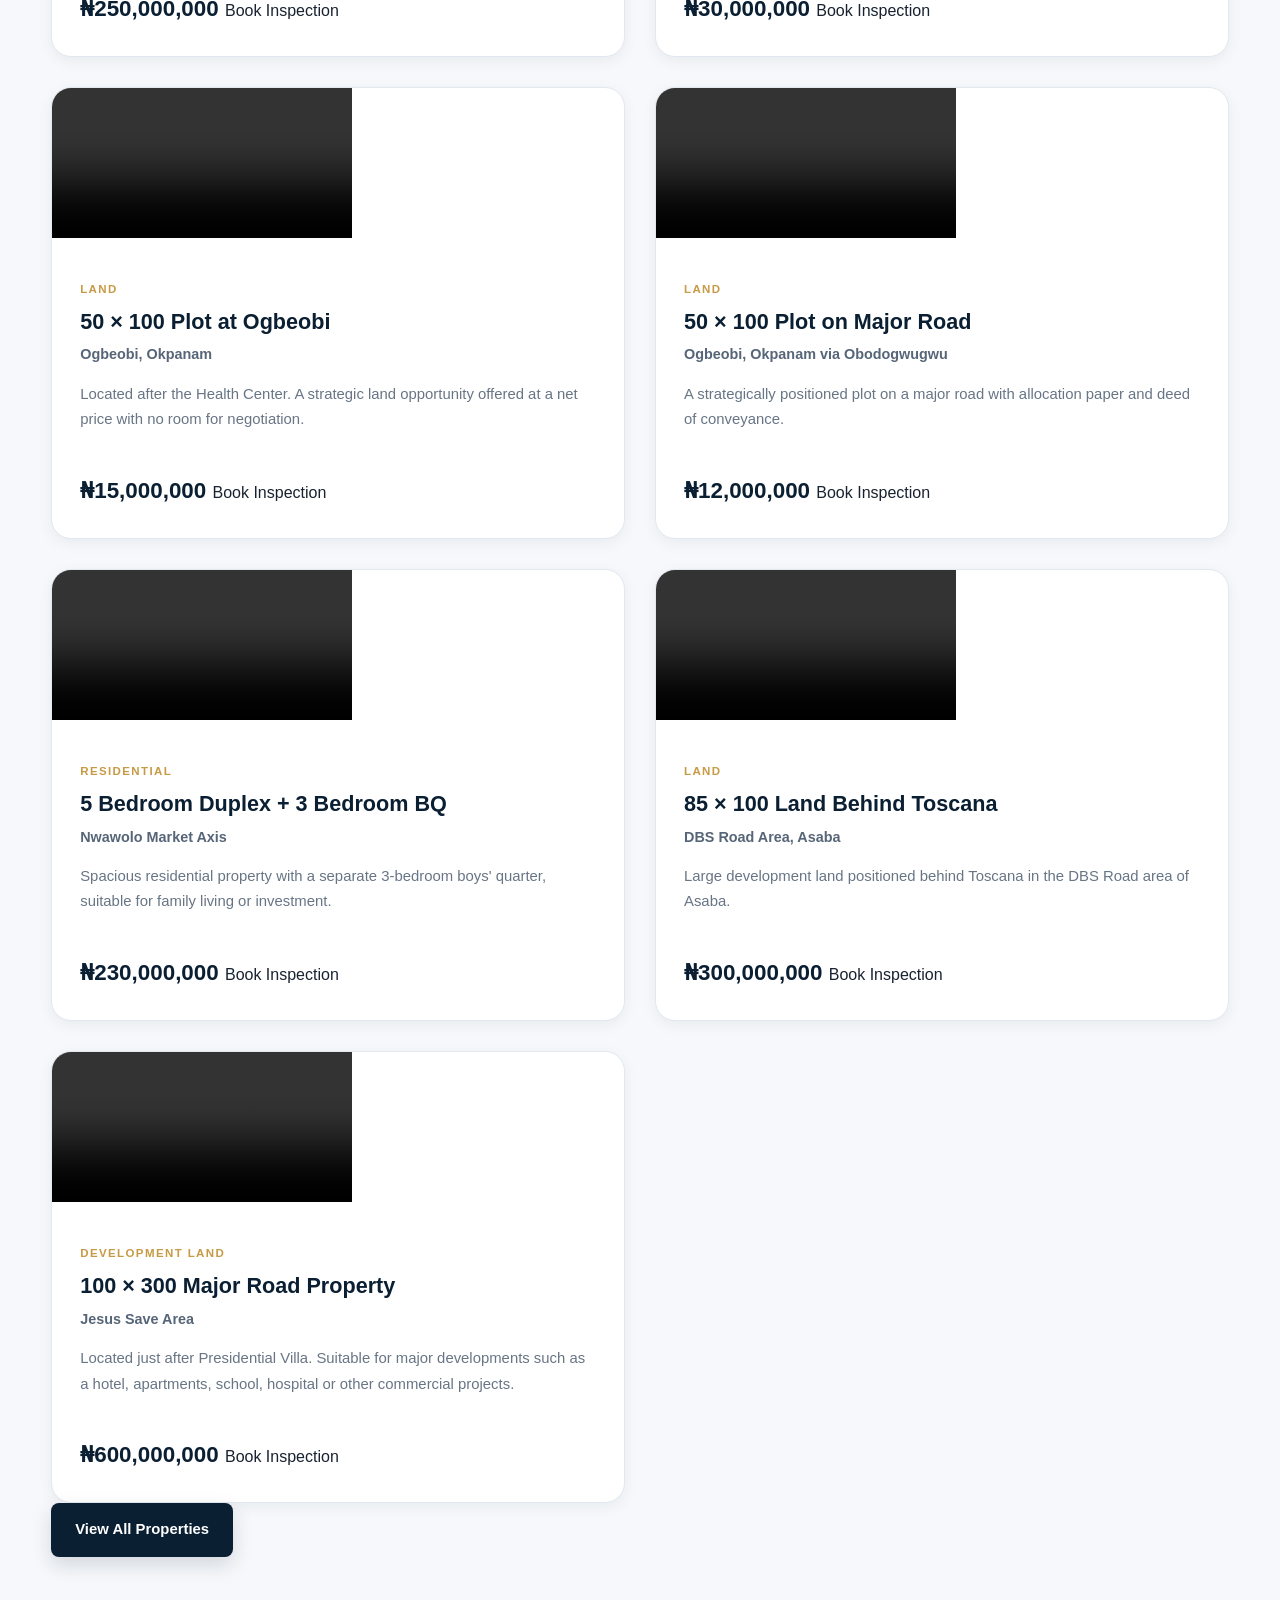
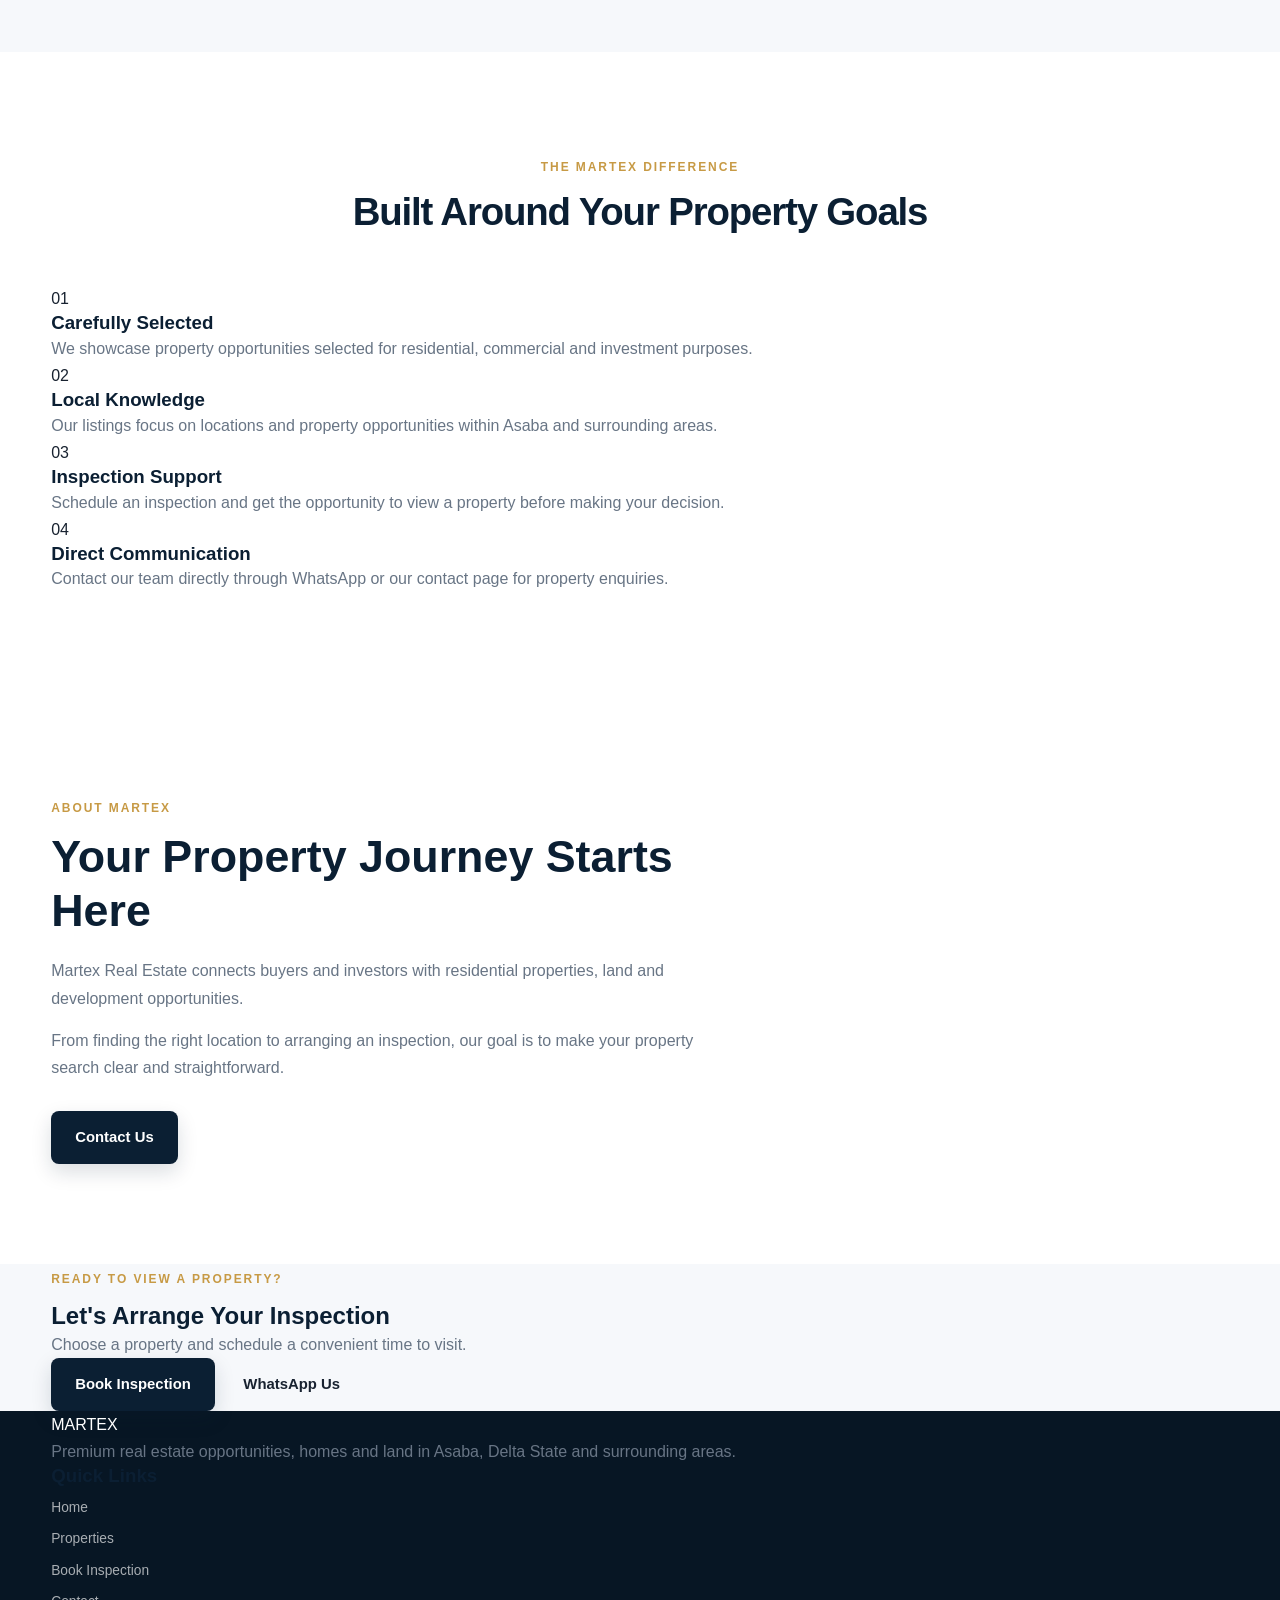
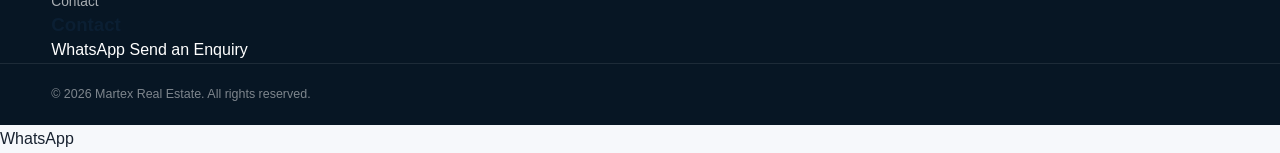
==== commit a980c316: "Update index.html" ====
--- a/index.html
+++ b/index.html
@@ -2,50 +2,54 @@
 <html lang="en">
 <head>
     <meta charset="UTF-8">
-    <meta name="viewport" content="width=device-width, initial-scale=1.0">
-
-    <title>Martex Real Estate | Premium Properties in Asaba</title>
+
+    <meta
+        name="viewport"
+        content="width=device-width, initial-scale=1.0"
+    >
 
     <meta
         name="description"
-        content="Martex Real Estate offers premium residential and land properties in Asaba and surrounding areas."
+        content="Martex Real Estate — Premium properties, land and investment opportunities in Asaba, Delta State, Nigeria."
     >
+
+    <meta
+        name="theme-color"
+        content="#0b1f33"
+    >
+
+    <title>Martex Real Estate | Premium Properties & Land</title>
 
     <link rel="stylesheet" href="style.css">
 </head>
 
 <body>
 
-<!-- =====================================================
+<!-- =========================================================
      HEADER
-===================================================== -->
+========================================================= -->
 
 <header class="site-header">
 
-    <div class="container nav-container">
-
-        <a href="index.html" class="logo-link">
-            <img
-                src="images/logo.png"
-                alt="Martex Real Estate Logo"
-                class="site-logo"
-            >
-
-            <span class="brand-name">
-                Martex Real Estate
-            </span>
+    <div class="container header-container">
+
+        <a href="index.html" class="logo">
+            <span class="logo-main">MARTEX</span>
+            <span class="logo-sub">REAL ESTATE</span>
         </a>
 
         <button
             class="menu-toggle"
-            id="menuToggle"
-            aria-label="Open navigation menu"
             type="button"
+            aria-label="Open navigation"
+            aria-expanded="false"
         >
-            ☰
+            <span></span>
+            <span></span>
+            <span></span>
         </button>
 
-        <nav class="main-nav" id="mainNav">
+        <nav class="main-nav">
 
             <a href="index.html" class="active">
                 Home
@@ -65,9 +69,9 @@
 
             <a
                 href="https://wa.me/2347039236599"
+                class="nav-whatsapp"
                 target="_blank"
                 rel="noopener"
-                class="nav-whatsapp"
             >
                 WhatsApp
             </a>
@@ -79,50 +83,52 @@
 </header>
 
 
-<!-- =====================================================
+<!-- =========================================================
      HERO
-===================================================== -->
-
-<section class="hero-section">
-
-    <video
-        class="hero-video"
-        autoplay
-        muted
-        loop
-        playsinline
-        preload="metadata"
-        poster="images/hero.jpg"
-    >
-
-        <source
-            src="videos/9277ff0c-9338-426d-9b4c-d5c2a5b5edbe.mp4"
-            type="video/mp4"
+========================================================= -->
+
+<section class="hero">
+
+    <div class="hero-video-wrap">
+
+        <video
+            class="hero-video"
+            autoplay
+            muted
+            loop
+            playsinline
+            preload="metadata"
+            poster="images/hero.jpg"
         >
-
-        Your browser does not support HTML5 video.
-
-    </video>
+            <source
+                src="videos/9277ff0c-9338-426d-9b4c-d5c2a5b5edbe.mp4"
+                type="video/mp4"
+            >
+
+            Your browser does not support HTML5 video.
+        </video>
+
+    </div>
 
     <div class="hero-overlay"></div>
 
     <div class="container hero-content">
 
-        <span class="hero-badge">
+        <span class="section-label">
             PREMIUM REAL ESTATE
         </span>
 
         <h1>
-            Find a Property
-            <span>Worth Coming Home To.</span>
+            Find Property With
+            <span>Confidence.</span>
         </h1>
 
         <p>
-            Discover quality homes, premium land and exceptional
-            investment opportunities in Asaba and surrounding areas.
+            Discover carefully selected homes, land and investment
+            opportunities in Asaba and surrounding areas.
         </p>
 
-        <div class="hero-buttons">
+        <div class="hero-actions">
 
             <a
                 href="properties.html"
@@ -145,9 +151,9 @@
 </section>
 
 
-<!-- =====================================================
-     INTRO
-===================================================== -->
+<!-- =========================================================
+     INTRODUCTION
+========================================================= -->
 
 <section class="intro-section">
 
@@ -156,62 +162,30 @@
         <div class="section-heading">
 
             <span class="section-label">
-                MARtex real estate
+                WHY MARTEX
             </span>
 
             <h2>
-                Property Opportunities That Make Sense
+                Property Decisions Made Simpler
             </h2>
 
             <p>
-                Whether you are looking for a family home, a piece of land
-                or a long-term investment, explore carefully selected
-                properties available in strategic locations.
+                Whether you are looking for a family home, a strategic
+                piece of land or your next investment opportunity,
+                Martex Real Estate helps you find properties that fit
+                your goals.
             </p>
 
         </div>
 
-        <div class="quick-links">
-
-            <a href="properties.html" class="quick-link">
-                <span class="quick-icon">⌂</span>
-                <span>
-                    <strong>View Properties</strong>
-                    <small>Explore available listings</small>
-                </span>
-            </a>
-
-            <a href="inspection.html" class="quick-link">
-                <span class="quick-icon">✓</span>
-                <span>
-                    <strong>Book Inspection</strong>
-                    <small>Arrange a property visit</small>
-                </span>
-            </a>
-
-            <a
-                href="https://wa.me/2347039236599"
-                target="_blank"
-                rel="noopener"
-                class="quick-link"
-            >
-                <span class="quick-icon">↗️</span>
-                <span>
-                    <strong>Talk to Us</strong>
-                    <small>Chat with Martex on WhatsApp</small>
-                </span>
-            </a>
-
-        </div>
-
     </div>
 
 </section>
 
 
-<!-- =====================================================
-     FEATURED PROPERTIES
-===================================================== -->
+<!-- =========================================================
+     AVAILABLE PROPERTIES
+========================================================= -->
 
 <section class="properties-section">
 
@@ -220,7 +194,7 @@
         <div class="section-heading">
 
             <span class="section-label">
-                Featured Properties
+                OUR LISTINGS
             </span>
 
             <h2>
@@ -228,8 +202,8 @@
             </h2>
 
             <p>
-                Take a closer look at some of our residential and land
-                opportunities currently available.
+                Take a closer look at some of our currently available
+                properties and land opportunities.
             </p>
 
         </div>
@@ -238,29 +212,26 @@
         <div class="property-grid">
 
 
-            <!-- PROPERTY 1 -->
+            <!-- =================================================
+                 PROPERTY 1
+            ================================================== -->
 
             <article class="property-card">
 
-                <div class="property-video">
+                <div class="property-media">
 
                     <video
-                        muted
-                        loop
+                        controls
                         playsinline
                         preload="metadata"
                     >
-
                         <source
                             src="videos/9277ff0c-9338-426d-9b4c-d5c2a5b5edbe.mp4"
                             type="video/mp4"
                         >
 
+                        Your browser does not support HTML5 video.
                     </video>
-
-                    <span class="property-tag">
-                        FOR SALE
-                    </span>
 
                 </div>
 
@@ -274,37 +245,29 @@
                         Standard 4 Bedroom Duplex
                     </h3>
 
-                    <div class="property-location">
-                        📍 Asaba, Delta State
-                    </div>
+                    <p class="property-location">
+                        Asaba, Delta State
+                    </p>
 
                     <p>
-                        A spacious modern duplex suitable for family living
-                        and premium residential investment.
-                    </p>
-
-                    <div class="property-price">
-                        ₦250,000,000
-                    </div>
-
-                    <div class="property-actions">
+                        Modern 4-bedroom duplex featuring a swimming
+                        pool, CCTV cameras and boys' quarter. The
+                        property uses a 33-line power system.
+                    </p>
+
+                    <div class="property-bottom">
+
+                        <strong class="property-price">
+                            ₦250,000,000
+                        </strong>
 
                         <a
-                            href="inspection.html"
-                            class="property-btn"
+                            href="inspection.html?property=Standard%204%20Bedroom%20Duplex"
+                            class="property-link"
                         >
                             Book Inspection
                         </a>
 
-                        <a
-                            href="https://wa.me/2347039236599"
-                            target="_blank"
-                            rel="noopener"
-                            class="property-whatsapp"
-                        >
-                            WhatsApp
-                        </a>
-
                     </div>
 
                 </div>
@@ -312,29 +275,26 @@
             </article>
 
 
-            <!-- PROPERTY 2 -->
+            <!-- =================================================
+                 PROPERTY 2
+            ================================================== -->
 
             <article class="property-card">
 
-                <div class="property-video">
+                <div class="property-media">
 
                     <video
-                        muted
-                        loop
+                        controls
                         playsinline
                         preload="metadata"
                     >
-
                         <source
                             src="videos/2fe50783-5a32-494f-a589-d8ec00e73803.mp4"
                             type="video/mp4"
                         >
 
+                        Your browser does not support HTML5 video.
                     </video>
-
-                    <span class="property-tag">
-                        FOR SALE
-                    </span>
 
                 </div>
 
@@ -345,40 +305,32 @@
                     </span>
 
                     <h3>
-                        50×100 Ogbeozoma
+                        50 × 100 Plot at Ogbeozoma
                     </h3>
 
-                    <div class="property-location">
-                        📍 Okpanam
-                    </div>
+                    <p class="property-location">
+                        Ogbeozoma, Okpanam
+                    </p>
 
                     <p>
-                        A strategically located plot suitable for residential
-                        development and future investment.
-                    </p>
-
-                    <div class="property-price">
-                        ₦30,000,000
-                    </div>
-
-                    <div class="property-actions">
+                        Approximately 3 poles from the Asaba-Benin
+                        Expressway. Suitable for residential
+                        development and investment.
+                    </p>
+
+                    <div class="property-bottom">
+
+                        <strong class="property-price">
+                            ₦30,000,000
+                        </strong>
 
                         <a
-                            href="inspection.html"
-                            class="property-btn"
+                            href="inspection.html?property=50%20x%20100%20Plot%20at%20Ogbeozoma"
+                            class="property-link"
                         >
                             Book Inspection
                         </a>
 
-                        <a
-                            href="https://wa.me/2347039236599"
-                            target="_blank"
-                            rel="noopener"
-                            class="property-whatsapp"
-                        >
-                            WhatsApp
-                        </a>
-
                     </div>
 
                 </div>
@@ -386,29 +338,26 @@
             </article>
 
 
-            <!-- PROPERTY 3 -->
+            <!-- =================================================
+                 PROPERTY 3
+            ================================================== -->
 
             <article class="property-card">
 
-                <div class="property-video">
+                <div class="property-media">
 
                     <video
-                        muted
-                        loop
+                        controls
                         playsinline
                         preload="metadata"
                     >
-
                         <source
                             src="videos/36e095e9-6b17-48f2-903c-01e6a609272d.mp4"
                             type="video/mp4"
                         >
 
+                        Your browser does not support HTML5 video.
                     </video>
-
-                    <span class="property-tag">
-                        FOR SALE
-                    </span>
 
                 </div>
 
@@ -419,40 +368,32 @@
                     </span>
 
                     <h3>
-                        50×100 Ogbeobi
+                        50 × 100 Plot at Ogbeobi
                     </h3>
 
-                    <div class="property-location">
-                        📍 Okpanam
-                    </div>
+                    <p class="property-location">
+                        Ogbeobi, Okpanam
+                    </p>
 
                     <p>
-                        A well-positioned plot offering an opportunity for
-                        residential development and property investment.
-                    </p>
-
-                    <div class="property-price">
-                        ₦15,000,000
-                    </div>
-
-                    <div class="property-actions">
+                        Located after the Health Center. A strategic
+                        land opportunity offered at a net price with
+                        no room for negotiation.
+                    </p>
+
+                    <div class="property-bottom">
+
+                        <strong class="property-price">
+                            ₦15,000,000
+                        </strong>
 
                         <a
-                            href="inspection.html"
-                            class="property-btn"
+                            href="inspection.html?property=50%20x%20100%20Plot%20at%20Ogbeobi"
+                            class="property-link"
                         >
                             Book Inspection
                         </a>
 
-                        <a
-                            href="https://wa.me/2347039236599"
-                            target="_blank"
-                            rel="noopener"
-                            class="property-whatsapp"
-                        >
-                            WhatsApp
-                        </a>
-
                     </div>
 
                 </div>
@@ -460,29 +401,26 @@
             </article>
 
 
-            <!-- PROPERTY 4 -->
+            <!-- =================================================
+                 PROPERTY 4
+            ================================================== -->
 
             <article class="property-card">
 
-                <div class="property-video">
+                <div class="property-media">
 
                     <video
-                        muted
-                        loop
+                        controls
                         playsinline
                         preload="metadata"
                     >
-
                         <source
                             src="videos/19f5de24-ee07-4d5d-b165-5d4977b88d10.mp4"
                             type="video/mp4"
                         >
 
+                        Your browser does not support HTML5 video.
                     </video>
-
-                    <span class="property-tag">
-                        FOR SALE
-                    </span>
 
                 </div>
 
@@ -493,40 +431,32 @@
                     </span>
 
                     <h3>
-                        50×100 Major Road
+                        50 × 100 Plot on Major Road
                     </h3>
 
-                    <div class="property-location">
-                        📍 Ogbeobi, Okpanam via Obodogwugwu
-                    </div>
+                    <p class="property-location">
+                        Ogbeobi, Okpanam via Obodogwugwu
+                    </p>
 
                     <p>
-                        A strategically positioned property with convenient
-                        access and development potential.
-                    </p>
-
-                    <div class="property-price">
-                        ₦12,000,000
-                    </div>
-
-                    <div class="property-actions">
+                        A strategically positioned plot on a major
+                        road with allocation paper and deed of
+                        conveyance.
+                    </p>
+
+                    <div class="property-bottom">
+
+                        <strong class="property-price">
+                            ₦12,000,000
+                        </strong>
 
                         <a
-                            href="inspection.html"
-                            class="property-btn"
+                            href="inspection.html?property=50%20x%20100%20Plot%20on%20Major%20Road"
+                            class="property-link"
                         >
                             Book Inspection
                         </a>
 
-                        <a
-                            href="https://wa.me/2347039236599"
-                            target="_blank"
-                            rel="noopener"
-                            class="property-whatsapp"
-                        >
-                            WhatsApp
-                        </a>
-
                     </div>
 
                 </div>
@@ -534,29 +464,26 @@
             </article>
 
 
-            <!-- PROPERTY 5 -->
+            <!-- =================================================
+                 PROPERTY 5
+            ================================================== -->
 
             <article class="property-card">
 
-                <div class="property-video">
+                <div class="property-media">
 
                     <video
-                        muted
-                        loop
+                        controls
                         playsinline
                         preload="metadata"
                     >
-
                         <source
                             src="videos/edc396a6-b1be-4311-8ad6-0580419b0c55.mp4"
                             type="video/mp4"
                         >
 
+                        Your browser does not support HTML5 video.
                     </video>
-
-                    <span class="property-tag">
-                        FOR SALE
-                    </span>
 
                 </div>
 
@@ -570,37 +497,29 @@
                         5 Bedroom Duplex + 3 Bedroom BQ
                     </h3>
 
-                    <div class="property-location">
-                        📍 Nwawolo Market Axis
-                    </div>
+                    <p class="property-location">
+                        Nwawolo Market Axis
+                    </p>
 
                     <p>
-                        A substantial residential property offering multiple
-                        living spaces and strong family accommodation.
-                    </p>
-
-                    <div class="property-price">
-                        ₦230,000,000
-                    </div>
-
-                    <div class="property-actions">
+                        Spacious residential property with a separate
+                        3-bedroom boys' quarter, suitable for family
+                        living or investment.
+                    </p>
+
+                    <div class="property-bottom">
+
+                        <strong class="property-price">
+                            ₦230,000,000
+                        </strong>
 
                         <a
-                            href="inspection.html"
-                            class="property-btn"
+                            href="inspection.html?property=5%20Bedroom%20Duplex%20%2B%203%20Bedroom%20BQ"
+                            class="property-link"
                         >
                             Book Inspection
                         </a>
 
-                        <a
-                            href="https://wa.me/2347039236599"
-                            target="_blank"
-                            rel="noopener"
-                            class="property-whatsapp"
-                        >
-                            WhatsApp
-                        </a>
-
                     </div>
 
                 </div>
@@ -608,29 +527,26 @@
             </article>
 
 
-            <!-- PROPERTY 6 -->
+            <!-- =================================================
+                 PROPERTY 6
+            ================================================== -->
 
             <article class="property-card">
 
-                <div class="property-video">
+                <div class="property-media">
 
                     <video
-                        muted
-                        loop
+                        controls
                         playsinline
                         preload="metadata"
                     >
-
                         <source
                             src="videos/c9f3dc22-ebae-4fb6-bf9a-a4d7fa1f5497.mp4"
                             type="video/mp4"
                         >
 
+                        Your browser does not support HTML5 video.
                     </video>
-
-                    <span class="property-tag">
-                        FOR SALE
-                    </span>
 
                 </div>
 
@@ -641,40 +557,31 @@
                     </span>
 
                     <h3>
-                        85×100 Behind Toscana
+                        85 × 100 Land Behind Toscana
                     </h3>
 
-                    <div class="property-location">
-                        📍 DBS Road Area, Asaba
-                    </div>
+                    <p class="property-location">
+                        DBS Road Area, Asaba
+                    </p>
 
                     <p>
-                        A large parcel in a desirable Asaba location,
-                        suitable for development and investment.
-                    </p>
-
-                    <div class="property-price">
-                        ₦300,000,000
-                    </div>
-
-                    <div class="property-actions">
+                        Large development land positioned behind
+                        Toscana in the DBS Road area of Asaba.
+                    </p>
+
+                    <div class="property-bottom">
+
+                        <strong class="property-price">
+                            ₦300,000,000
+                        </strong>
 
                         <a
-                            href="inspection.html"
-                            class="property-btn"
+                            href="inspection.html?property=85%20x%20100%20Land%20Behind%20Toscana"
+                            class="property-link"
                         >
                             Book Inspection
                         </a>
 
-                        <a
-                            href="https://wa.me/2347039236599"
-                            target="_blank"
-                            rel="noopener"
-                            class="property-whatsapp"
-                        >
-                            WhatsApp
-                        </a>
-
                     </div>
 
                 </div>
@@ -682,73 +589,63 @@
             </article>
 
 
-            <!-- PROPERTY 7 -->
+            <!-- =================================================
+                 PROPERTY 7
+            ================================================== -->
 
             <article class="property-card">
 
-                <div class="property-video">
+                <div class="property-media">
 
                     <video
-                        muted
-                        loop
+                        controls
                         playsinline
                         preload="metadata"
                     >
-
                         <source
                             src="videos/f1d9eb16-32b4-457a-b9a3-bfdbc5372603.mp4"
                             type="video/mp4"
                         >
 
+                        Your browser does not support HTML5 video.
                     </video>
 
-                    <span class="property-tag">
-                        FOR SALE
+                </div>
+
+                <div class="property-content">
+
+                    <span class="property-type">
+                        DEVELOPMENT LAND
                     </span>
 
-                </div>
-
-                <div class="property-content">
-
-                    <span class="property-type">
-                        LAND
-                    </span>
-
                     <h3>
-                        100×300 Major Road
+                        100 × 300 Major Road Property
                     </h3>
 
-                    <div class="property-location">
-                        📍 Jesus Save Area
-                    </div>
+                    <p class="property-location">
+                        Jesus Save Area
+                    </p>
 
                     <p>
-                        A substantial major-road property offering significant
-                        space for large-scale development and investment.
-                    </p>
-
-                    <div class="property-price">
-                        ₦600,000,000
-                    </div>
-
-                    <div class="property-actions">
+                        Located just after Presidential Villa. Suitable
+                        for major developments such as a hotel,
+                        apartments, school, hospital or other
+                        commercial projects.
+                    </p>
+
+                    <div class="property-bottom">
+
+                        <strong class="property-price">
+                            ₦600,000,000
+                        </strong>
 
                         <a
-                            href="inspection.html"
-                            class="property-btn"
+                            href="inspection.html?property=100%20x%20300%20Major%20Road%20Property"
+                            class="property-link"
                         >
                             Book Inspection
                         </a>
 
-                        <a
-                            href="https://wa.me/2347039236599"
-                            target="_blank"
-                            rel="noopener"
-                            class="property-whatsapp"
-                        >
-                            WhatsApp
-                        </a>
-
                     </div>
 
                 </div>
@@ -758,7 +655,7 @@
         </div>
 
 
-        <div class="center-button">
+        <div class="section-action">
 
             <a
                 href="properties.html"
@@ -774,9 +671,9 @@
 </section>
 
 
-<!-- =====================================================
-     WHY MARTEX
-===================================================== -->
+<!-- =========================================================
+     WHY CHOOSE MARTEX
+========================================================= -->
 
 <section class="why-section">
 
@@ -785,62 +682,59 @@
         <div class="section-heading">
 
             <span class="section-label">
-                Why Martex
+                THE MARTEX DIFFERENCE
             </span>
 
             <h2>
-                A Simpler Way to Find Property
+                Built Around Your Property Goals
             </h2>
 
-            <p>
-                We focus on making property discovery straightforward,
-                transparent and convenient.
-            </p>
-
-        </div>
-
-
-        <div class="benefits-grid">
-
-            <div class="benefit-card">
-
-                <div class="benefit-icon">
+        </div>
+
+
+        <div class="why-grid">
+
+            <div class="why-card">
+
+                <div class="why-icon">
                     01
                 </div>
 
                 <h3>
-                    Strategic Locations
+                    Carefully Selected
                 </h3>
 
                 <p>
-                    Explore properties positioned in locations with
-                    residential and investment potential.
+                    We showcase property opportunities selected
+                    for residential, commercial and investment
+                    purposes.
                 </p>
 
             </div>
 
 
-            <div class="benefit-card">
-
-                <div class="benefit-icon">
+            <div class="why-card">
+
+                <div class="why-icon">
                     02
                 </div>
 
                 <h3>
-                    Property Variety
+                    Local Knowledge
                 </h3>
 
                 <p>
-                    Choose from homes, land and other property opportunities
-                    suited to different needs.
+                    Our listings focus on locations and property
+                    opportunities within Asaba and surrounding
+                    areas.
                 </p>
 
             </div>
 
 
-            <div class="benefit-card">
-
-                <div class="benefit-icon">
+            <div class="why-card">
+
+                <div class="why-icon">
                     03
                 </div>
 
@@ -849,16 +743,16 @@
                 </h3>
 
                 <p>
-                    Arrange an inspection and get a closer look before making
-                    your property decision.
+                    Schedule an inspection and get the opportunity
+                    to view a property before making your decision.
                 </p>
 
             </div>
 
 
-            <div class="benefit-card">
-
-                <div class="benefit-icon">
+            <div class="why-card">
+
+                <div class="why-icon">
                     04
                 </div>
 
@@ -867,8 +761,8 @@
                 </h3>
 
                 <p>
-                    Contact our team directly through WhatsApp for property
-                    enquiries and inspection arrangements.
+                    Contact our team directly through WhatsApp or
+                    our contact page for property enquiries.
                 </p>
 
             </div>
@@ -880,86 +774,34 @@
 </section>
 
 
-<!-- =====================================================
-     INSPECTION CTA
-===================================================== -->
-
-<section class="inspection-cta">
-
-    <div class="container">
-
-        <div class="cta-box">
-
-            <div>
-
-                <span class="section-label">
-                    Property Inspection
-                </span>
-
-                <h2>
-                    See the Property Before You Decide
-                </h2>
-
-                <p>
-                    Schedule an inspection and experience the property
-                    location for yourself.
-                </p>
-
-            </div>
-
-            <div class="cta-buttons">
-
-                <a
-                    href="inspection.html"
-                    class="btn btn-primary"
-                >
-                    Book Inspection
-                </a>
-
-                <a
-                    href="https://wa.me/2347039236599"
-                    target="_blank"
-                    rel="noopener"
-                    class="btn btn-outline"
-                >
-                    WhatsApp Us
-                </a>
-
-            </div>
-
-        </div>
-
-    </div>
-
-</section>
-
-
-<!-- =====================================================
+<!-- =========================================================
      ABOUT
-===================================================== -->
+========================================================= -->
 
 <section class="about-section">
 
-    <div class="container about-grid">
+    <div class="container about-container">
 
         <div class="about-content">
 
             <span class="section-label">
-                About Martex
+                ABOUT MARTEX
             </span>
 
             <h2>
-                Helping You Find the Right Property Opportunity
+                Your Property Journey Starts Here
             </h2>
 
             <p>
-                Martex Real Estate connects buyers with residential and
-                land opportunities in strategic locations.
+                Martex Real Estate connects buyers and investors
+                with residential properties, land and development
+                opportunities.
             </p>
 
             <p>
-                From property discovery to inspection arrangements, our goal
-                is to make the process clear and convenient.
+                From finding the right location to arranging an
+                inspection, our goal is to make your property
+                search clear and straightforward.
             </p>
 
             <a
@@ -971,73 +813,52 @@
 
         </div>
 
-
-        <div class="about-highlight">
-
-            <div class="about-highlight-item">
-                <strong>7+</strong>
-                <span>Featured Properties</span>
-            </div>
-
-            <div class="about-highlight-item">
-                <strong>Asaba</strong>
-                <span>Property Focus</span>
-            </div>
-
-            <div class="about-highlight-item">
-                <strong>Direct</strong>
-                <span>WhatsApp Support</span>
-            </div>
-
-        </div>
-
     </div>
 
 </section>
 
 
-<!-- =====================================================
-     CONTACT
-===================================================== -->
-
-<section class="contact-section">
-
-    <div class="container">
-
-        <div class="section-heading">
+<!-- =========================================================
+     CALL TO ACTION
+========================================================= -->
+
+<section class="cta-section">
+
+    <div class="container cta-container">
+
+        <div>
 
             <span class="section-label">
-                Get In Touch
+                READY TO VIEW A PROPERTY?
             </span>
 
             <h2>
-                Ready to Explore a Property?
+                Let's Arrange Your Inspection
             </h2>
 
             <p>
-                Contact Martex Real Estate for property information,
-                inspection arrangements and enquiries.
+                Choose a property and schedule a convenient time
+                to visit.
             </p>
 
         </div>
 
-
-        <div class="contact-actions">
+        <div class="cta-actions">
 
             <a
-                href="contact.html"
+                href="inspection.html"
                 class="btn btn-primary"
             >
-                Contact Us
+                Book Inspection
             </a>
 
             <a
                 href="https://wa.me/2347039236599"
+                class="btn btn-whatsapp"
                 target="_blank"
                 rel="noopener"
-                class="btn btn-outline"
             >
-                Chat on WhatsApp
+                WhatsApp Us
             </a>
 
         </div>
@@ -1047,39 +868,34 @@
 </section>
 
 
-<!-- =====================================================
+<!-- =========================================================
      FOOTER
-===================================================== -->
+========================================================= -->
 
 <footer class="site-footer">
 
-    <div class="container footer-grid">
-
-        <div class="footer-brand">
-
-            <img
-                src="images/logo.png"
-                alt="Martex Real Estate Logo"
-                class="footer-logo"
-            >
+    <div class="container footer-container">
+
+
+        <div class="footer-about">
+
+            <a href="index.html" class="footer-logo">
+                MARTEX
+            </a>
+
+            <p>
+                Premium real estate opportunities, homes and land
+                in Asaba, Delta State and surrounding areas.
+            </p>
+
+        </div>
+
+
+        <div class="footer-links">
 
             <h3>
-                Martex Real Estate
+                Quick Links
             </h3>
-
-            <p>
-                Connecting you with quality homes, land and real estate
-                opportunities.
-            </p>
-
-        </div>
-
-
-        <div class="footer-links">
-
-            <h4>
-                Navigation
-            </h4>
 
             <a href="index.html">
                 Home
@@ -1100,32 +916,11 @@
         </div>
 
 
-        <div class="footer-links">
-
-            <h4>
-                Properties
-            </h4>
-
-            <a href="properties.html">
-                Residential
-            </a>
-
-            <a href="properties.html">
-                Land
-            </a>
-
-            <a href="inspection.html">
-                Property Inspection
-            </a>
-
-        </div>
-
-
-        <div class="footer-links">
-
-            <h4>
+        <div class="footer-contact">
+
+            <h3>
                 Contact
-            </h4>
+            </h3>
 
             <a
                 href="https://wa.me/2347039236599"
@@ -1136,10 +931,11 @@
             </a>
 
             <a href="contact.html">
-                Contact Page
-            </a>
-
-        </div>
+                Send an Enquiry
+            </a>
+
+        </div>
+
 
     </div>
 
@@ -1160,110 +956,143 @@
 </footer>
 
 
-<!-- =====================================================
+<!-- =========================================================
      FLOATING WHATSAPP
-===================================================== -->
+========================================================= -->
 
 <a
     href="https://wa.me/2347039236599"
+    class="floating-whatsapp"
     target="_blank"
     rel="noopener"
-    class="whatsapp-float"
     aria-label="Chat with Martex Real Estate on WhatsApp"
 >
-    <span>☏</span>
+    <span>WhatsApp</span>
 </a>
 
 
-<!-- =====================================================
+<!-- =========================================================
      JAVASCRIPT
-===================================================== -->
+========================================================= -->
+
+<script src="script.js"></script>
 
 <script>
 
-    /* Mobile menu */
-
-    const menuToggle = document.getElementById("menuToggle");
-    const mainNav = document.getElementById("mainNav");
-
-    menuToggle.addEventListener("click", function () {
-
-        mainNav.classList.toggle("show");
-
-        const isOpen = mainNav.classList.contains("show");
-
-        menuToggle.setAttribute(
-            "aria-label",
-            isOpen
-                ? "Close navigation menu"
-                : "Open navigation menu"
+document.addEventListener("DOMContentLoaded", function () {
+
+    /* ---------------------------------------------------------
+       CURRENT YEAR
+    --------------------------------------------------------- */
+
+    const yearElement =
+        document.getElementById("currentYear");
+
+    if (yearElement) {
+        yearElement.textContent =
+            new Date().getFullYear();
+    }
+
+
+    /* ---------------------------------------------------------
+       MOBILE MENU
+    --------------------------------------------------------- */
+
+    const menuToggle =
+        document.querySelector(".menu-toggle");
+
+    const mainNav =
+        document.querySelector(".main-nav");
+
+    if (menuToggle && mainNav) {
+
+        menuToggle.addEventListener("click", function () {
+
+            const isOpen =
+                mainNav.classList.toggle("open");
+
+            menuToggle.setAttribute(
+                "aria-expanded",
+                isOpen ? "true" : "false"
+            );
+
+        });
+
+
+        mainNav.querySelectorAll("a").forEach(function (link) {
+
+            link.addEventListener("click", function () {
+
+                mainNav.classList.remove("open");
+
+                menuToggle.setAttribute(
+                    "aria-expanded",
+                    "false"
+                );
+
+            });
+
+        });
+
+    }
+
+
+    /* ---------------------------------------------------------
+       PROPERTY VIDEOS
+       
+       IMPORTANT:
+       There is NO "muted" property here.
+
+       Visitors can press Play and hear the original
+       audio contained in each video.
+    --------------------------------------------------------- */
+
+    const propertyVideos =
+        document.querySelectorAll(
+            ".property-media video"
         );
 
+    propertyVideos.forEach(function (video) {
+
+        video.removeAttribute("muted");
+
+        video.muted = false;
+
+        video.addEventListener("play", function () {
+
+            propertyVideos.forEach(function (otherVideo) {
+
+                if (
+                    otherVideo !== video &&
+                    !otherVideo.paused
+                ) {
+                    otherVideo.pause();
+                }
+
+            });
+
+        });
+
     });
 
 
-    /* Close mobile menu after clicking a link */
-
-    document.querySelectorAll(".main-nav a").forEach(function (link) {
-
-        link.addEventListener("click", function () {
-            mainNav.classList.remove("show");
-            menuToggle.setAttribute(
-                "aria-label",
-                "Open navigation menu"
-            );
-        });
-
-    });
-
-
-    /* Current year */
-
-    document.getElementById("currentYear").textContent =
-        new Date().getFullYear();
-
-
-    /* Property videos */
-
-    const propertyVideos =
-        document.querySelectorAll(".property-video video");
-
-
-    if ("IntersectionObserver" in window) {
-
-        const videoObserver = new IntersectionObserver(
-            function (entries) {
-
-                entries.forEach(function (entry) {
-
-                    const video = entry.target;
-
-                    if (entry.isIntersecting) {
-
-                        video.play().catch(function () {});
-
-                    } else {
-
-                        video.pause();
-
-                    }
-
-                });
-
-            },
-            {
-                threshold: 0.35
-            }
-        );
-
-
-        propertyVideos.forEach(function (video) {
-
-            videoObserver.observe(video);
-
-        });
+    /* ---------------------------------------------------------
+       HERO VIDEO
+       
+       The hero remains muted because it autoplays.
+       This allows reliable autoplay on mobile browsers.
+    --------------------------------------------------------- */
+
+    const heroVideo =
+        document.querySelector(".hero-video");
+
+    if (heroVideo) {
+
+        heroVideo.muted = true;
 
     }
+
+});
 
 </script>
 
--- a/style.css
+++ b/style.css
@@ -1,11 +1,43 @@
 /* =========================================================
    MARTEX REAL ESTATE
-   COMPLETE PROFESSIONAL STYLESHEET
-   ========================================================= */
-
-
-/* =========================================================
-   1. RESET
+   COMPLETE WEBSITE STYLESHEET
+   Home • Properties • Inspection • Contact
+   ========================================================= */
+
+
+/* =========================================================
+   VARIABLES
+   ========================================================= */
+
+:root {
+    --navy: #0b1f33;
+    --navy-dark: #071624;
+    --navy-light: #123452;
+
+    --gold: #c79a45;
+    --gold-light: #e1bc72;
+
+    --white: #ffffff;
+    --bg: #f6f8fb;
+    --bg-soft: #eef3f7;
+
+    --text: #182230;
+    --muted: #687585;
+
+    --border: #e2e8f0;
+
+    --success: #198754;
+    --whatsapp: #20b85a;
+
+    --shadow: 0 12px 35px rgba(11,31,51,.10);
+    --shadow-lg: 0 22px 55px rgba(11,31,51,.15);
+
+    --container: 1180px;
+}
+
+
+/* =========================================================
+   RESET
    ========================================================= */
 
 * {
@@ -20,8 +52,8 @@
 
 body {
     font-family: "Inter", "Segoe UI", Arial, sans-serif;
-    background: #f6f8fb;
-    color: #182230;
+    background: var(--bg);
+    color: var(--text);
     line-height: 1.7;
     overflow-x: hidden;
 }
@@ -42,8 +74,8 @@
 
 button,
 input,
-select,
-textarea {
+textarea,
+select {
     font: inherit;
 }
 
@@ -51,77 +83,22 @@
     cursor: pointer;
 }
 
-
-/* =========================================================
-   2. GLOBAL VARIABLES
-   ========================================================= */
-
-:root {
-    --navy: #0b1f33;
-    --navy-dark: #071624;
-    --navy-light: #123452;
-
-    --gold: #c79a45;
-    --gold-light: #e1bc72;
-
-    --white: #ffffff;
-    --off-white: #f8fafc;
-
-    --text: #182230;
-    --muted: #687585;
-
-    --border: #e2e8f0;
-    --border-dark: #cbd5e1;
-
-    --success: #16834a;
-
-    --shadow-sm: 0 4px 15px rgba(11, 31, 51, 0.06);
-    --shadow: 0 12px 35px rgba(11, 31, 51, 0.10);
-    --shadow-lg: 0 22px 55px rgba(11, 31, 51, 0.15);
-
-    --radius-sm: 8px;
-    --radius: 14px;
-    --radius-lg: 20px;
-
-    --container: 1180px;
-}
-
-
-/* =========================================================
-   3. CONTAINER
-   ========================================================= */
-
 .container {
     width: min(92%, var(--container));
-    margin: 0 auto;
-}
-
-
-/* =========================================================
-   4. TYPOGRAPHY
+    margin: auto;
+}
+
+
+/* =========================================================
+   TYPOGRAPHY
    ========================================================= */
 
 h1,
 h2,
 h3,
-h4,
-h5,
-h6 {
+h4 {
     color: var(--navy);
     line-height: 1.2;
-    font-weight: 700;
-}
-
-h1 {
-    font-size: clamp(2.3rem, 5vw, 4.2rem);
-}
-
-h2 {
-    font-size: clamp(1.9rem, 3vw, 2.8rem);
-}
-
-h3 {
-    font-size: 1.25rem;
 }
 
 p {
@@ -132,43 +109,63 @@
     display: inline-block;
     margin-bottom: 12px;
     color: var(--gold);
-    font-size: 0.76rem;
+    font-size: .75rem;
     font-weight: 800;
-    letter-spacing: 0.16em;
+    letter-spacing: .16em;
     text-transform: uppercase;
 }
 
-/* =========================================================
-   5. HEADER
+.section-heading {
+    max-width: 760px;
+    margin: 0 auto 50px;
+    text-align: center;
+}
+
+.section-heading h2 {
+    margin-bottom: 15px;
+    font-size: clamp(1.9rem, 3vw, 2.8rem);
+    letter-spacing: -.03em;
+}
+
+.section-heading p {
+    max-width: 650px;
+    margin: auto;
+}
+
+
+/* =========================================================
+   HEADER
    ========================================================= */
 
 .site-header {
     position: sticky;
     top: 0;
     z-index: 1000;
-    width: 100%;
-    background: rgba(255, 255, 255, 0.98);
-    border-bottom: 1px solid rgba(226, 232, 240, 0.9);
-    box-shadow: 0 4px 22px rgba(11, 31, 51, 0.08);
+
+    background: rgba(255,255,255,.97);
+
+    border-bottom: 1px solid var(--border);
+
+    box-shadow:
+        0 4px 22px rgba(11,31,51,.08);
+
     backdrop-filter: blur(14px);
 }
 
 .nav-container {
     min-height: 82px;
+
     display: flex;
     align-items: center;
     justify-content: space-between;
+
     gap: 25px;
 }
-
-
-/* Logo */
 
 .logo-link {
     display: flex;
     align-items: center;
     gap: 12px;
-    flex-shrink: 0;
 }
 
 .site-logo {
@@ -181,949 +178,701 @@
     color: var(--navy);
     font-size: 1.15rem;
     font-weight: 800;
-    letter-spacing: -0.02em;
-}
-
-
-/* Navigation */
+}
 
 .main-nav {
     display: flex;
     align-items: center;
-    gap: 6px;
+    gap: 5px;
 }
 
 .main-nav a {
     position: relative;
+
     padding: 11px 14px;
+
     color: #425163;
-    font-size: 0.94rem;
+
+    font-size: .94rem;
     font-weight: 600;
-    transition: all 0.25s ease;
-}
-
-.main-nav a:hover {
-    color: var(--navy);
-}
-
+
+    transition: .25s ease;
+}
+
+.main-nav a:hover,
 .main-nav a.active {
     color: var(--navy);
-    font-weight: 700;
 }
 
 .main-nav a.active::after {
     content: "";
+
     position: absolute;
+
     left: 14px;
     right: 14px;
     bottom: 3px;
+
     height: 2px;
+
+    border-radius: 20px;
+
     background: var(--gold);
-    border-radius: 20px;
-}
-
-
-/* WhatsApp navigation button */
+}
 
 .main-nav .nav-whatsapp {
     margin-left: 10px;
+
     padding: 11px 18px;
+
     border-radius: 7px;
+
     background: var(--navy);
+
     color: white;
-    box-shadow: 0 6px 16px rgba(11, 31, 51, 0.15);
 }
 
 .main-nav .nav-whatsapp:hover {
     background: var(--navy-light);
     color: white;
-    transform: translateY(-1px);
-}
-
-.main-nav .nav-whatsapp::after {
-    display: none;
-}
-
-
-/* Mobile menu */
+}
 
 .menu-toggle {
     display: none;
+
     width: 44px;
     height: 44px;
+
     border: 1px solid var(--border);
+
     border-radius: 9px;
+
     background: white;
+
     color: var(--navy);
+
     font-size: 1.35rem;
 }
 
 
 /* =========================================================
-   6. PAGE HERO
+   GENERAL HERO
    ========================================================= */
 
 .page-hero {
     position: relative;
-    padding: 105px 0 100px;
-    background:
-        linear-gradient(
-            135deg,
-            rgba(7, 22, 36, 0.98),
-            rgba(11, 31, 51, 0.94)
-        );
-    overflow: hidden;
-}
-
-.page-hero::before {
-    content: "";
-    position: absolute;
-    width: 420px;
-    height: 420px;
-    right: -160px;
-    top: -190px;
-    border: 1px solid rgba(199, 154, 69, 0.22);
-    border-radius: 50%;
-}
-
-.page-hero::after {
-    content: "";
-    position: absolute;
-    width: 300px;
-    height: 300px;
-    left: -180px;
-    bottom: -190px;
-    border: 1px solid rgba(199, 154, 69, 0.16);
-    border-radius: 50%;
-}
-
-.page-hero .container {
-    position: relative;
-    z-index: 2;
-}
-
-.page-hero h1 {
-    max-width: 820px;
-    margin-bottom: 20px;
-    color: white;
-    letter-spacing: -0.04em;
-}
-
-.page-hero p {
-    max-width: 720px;
-    color: rgba(255, 255, 255, 0.75);
-    font-size: 1.08rem;
-}
-
-/* =========================================================
-   6B. HOME PAGE VIDEO HERO
-   ========================================================= */
-
-.hero-section {
-    position: relative;
-    min-height: calc(100vh - 82px);
-    display: flex;
-    align-items: center;
-    overflow: hidden;
-    background: var(--navy-dark);
-}
-
-.hero-video {
-    position: absolute;
-    inset: 0;
-    width: 100%;
-    height: 100%;
-    max-width: none;
-    object-fit: cover;
-    object-position: center;
-    z-index: 0;
-}
-
-.hero-overlay {
-    position: absolute;
-    inset: 0;
-    z-index: 1;
-    background:
-        linear-gradient(
-            90deg,
-            rgba(7, 22, 36, 0.92) 0%,
-            rgba(7, 22, 36, 0.78) 38%,
-            rgba(7, 22, 36, 0.42) 72%,
-            rgba(7, 22, 36, 0.28) 100%
-        );
-}
-
-.hero-section::after {
-    content: "";
-    position: absolute;
-    left: 0;
-    right: 0;
-    bottom: 0;
-    height: 120px;
-    z-index: 2;
-    background: linear-gradient(
-        to top,
-        rgba(7, 22, 36, 0.55),
-        transparent
-    );
-    pointer-events: none;
-}
-
-.hero-content {
-    position: relative;
-    z-index: 3;
-    width: 100%;
-    padding-top: 35px;
-    padding-bottom: 75px;
-}
-
-.hero-content h1 {
-    max-width: 760px;
-    margin-bottom: 22px;
-    color: white;
-    font-size: clamp(2.8rem, 6vw, 5rem);
-    line-height: 1.05;
-    letter-spacing: -0.045em;
-    text-shadow: 0 4px 25px rgba(0, 0, 0, 0.25);
-}
-
-.hero-content h1 span {
-    display: block;
-    color: var(--gold-light);
-}
-
-.hero-content p {
-    max-width: 650px;
-    margin-bottom: 32px;
-    color: rgba(255, 255, 255, 0.84);
-    font-size: clamp(1rem, 1.5vw, 1.15rem);
-    line-height: 1.75;
-}
-
-.hero-badge {
-    display: inline-flex;
-    align-items: center;
-    min-height: 34px;
-    margin-bottom: 22px;
-    padding: 7px 13px;
-    border: 1px solid rgba(225, 188, 114, 0.45);
-    border-radius: 30px;
-    background: rgba(7, 22, 36, 0.55);
-    color: var(--gold-light);
-    font-size: 0.7rem;
-    font-weight: 800;
-    letter-spacing: 0.14em;
-    text-transform: uppercase;
-    backdrop-filter: blur(8px);
-}
-
-.hero-buttons {
-    display: flex;
-    align-items: center;
-    gap: 12px;
-}
-
-.hero-buttons .btn-primary {
-    min-height: 53px;
-    padding: 14px 25px;
-    background: var(--gold);
-    color: white;
-    box-shadow: 0 10px 28px rgba(0, 0, 0, 0.22);
-}
-
-.hero-buttons .btn-primary:hover {
-    background: var(--gold-light);
-    color: var(--navy-dark);
-    transform: translateY(-2px);
-}
-
-.hero-buttons .btn-outline {
-    min-height: 53px;
-    padding: 14px 25px;
-    border-color: rgba(255, 255, 255, 0.45);
-    background: rgba(255, 255, 255, 0.08);
-    color: white;
-    backdrop-filter: blur(8px);
-}
-
-.hero-buttons .btn-outline:hover {
-    border-color: white;
-    background: white;
-    color: var(--navy);
-    transform: translateY(-2px);
-}
-/* =========================================================
-   7. SECTION HEADINGS
-   ========================================================= */
-
-.section-heading {
-    max-width: 760px;
-    margin: 0 auto 55px;
-    text-align: center;
-}
-
-.section-heading h2 {
-    margin-bottom: 15px;
-    letter-spacing: -0.03em;
-}
-
-.section-heading p {
-    max-width: 650px;
-    margin: 0 auto;
-}
-
-
-/* =========================================================
-   8. GENERAL BUTTONS
-   ========================================================= */
-
-.btn {
-    display: inline-flex;
-    align-items: center;
-    justify-content: center;
-    min-height: 50px;
-    padding: 13px 23px;
-    border-radius: 8px;
-    border: 1px solid transparent;
-    font-weight: 700;
-    font-size: 0.93rem;
-    transition: all 0.25s ease;
-}
-
-.btn-primary {
-    background: var(--navy);
-    color: white;
-    box-shadow: 0 8px 20px rgba(11, 31, 51, 0.15);
-}
-
-.btn-primary:hover {
-    background: var(--navy-light);
-    transform: translateY(-2px);
-    box-shadow: 0 12px 25px rgba(11, 31, 51, 0.20);
-}
-
-.btn-outline {
-    border-color: var(--border-dark);
-    background: white;
-    color: var(--navy);
-}
-
-.btn-outline:hover {
-    border-color: var(--gold);
-    color: var(--navy);
-    transform: translateY(-2px);
-}
-
-
-/* =========================================================
-   9. PROPERTY INTRO
-   ========================================================= */
-
-.properties-intro {
-    padding: 85px 0 20px;
-    background: white;
-}
-
-
-/* =========================================================
-   10. PROPERTY GRID
-   ========================================================= */
-
-.all-properties-section {
-    padding: 55px 0 100px;
-    background: #f6f8fb;
-}
-
-.property-grid {
-    display: grid;
-    grid-template-columns: repeat(2, minmax(0, 1fr));
-    gap: 30px;
-}
-
-
-/* =========================================================
-   11. PROPERTY CARD
-   ========================================================= */
-
-.property-card {
-    overflow: hidden;
-    background: white;
-    border: 1px solid var(--border);
-    border-radius: var(--radius-lg);
-    box-shadow: var(--shadow-sm);
-    transition: 0.3s ease;
-}
-
-.property-card:hover {
-    transform: translateY(-5px);
-    box-shadow: var(--shadow-lg);
-}
-
-
-/* Property video */
-
-.property-video {
-    position: relative;
-    height: 310px;
-    overflow: hidden;
-    background: #101820;
-}
-
-.property-video video {
-    width: 100%;
-    height: 100%;
-    display: block;
-    object-fit: cover;
-}
-
-
-/* Property badge */
-
-.property-tag {
-    position: absolute;
-    top: 17px;
-    left: 17px;
-    z-index: 3;
-    padding: 7px 11px;
-    border-radius: 5px;
-    background: var(--gold);
-    color: white;
-    font-size: 0.68rem;
-    font-weight: 800;
-    letter-spacing: 0.08em;
-}
-
-
-/* Property content */
-
-.property-content {
-    padding: 28px;
-}
-
-.property-type {
-    display: inline-block;
-    margin-bottom: 9px;
-    color: var(--gold);
-    font-size: 0.72rem;
-    font-weight: 800;
-    letter-spacing: 0.12em;
-}
-
-.property-content h3 {
-    margin-bottom: 8px;
-    font-size: 1.4rem;
-    line-height: 1.3;
-}
-
-.property-location {
-    margin-bottom: 15px;
-    color: #566577;
-    font-size: 0.9rem;
-    font-weight: 600;
-}
-
-.property-content > p:not(.property-location) {
-    min-height: 80px;
-    margin-bottom: 20px;
-    font-size: 0.93rem;
-}
-
-.property-price {
-    margin-bottom: 22px;
-    color: var(--navy);
-    font-size: 1.45rem;
-    font-weight: 800;
-}
-
-
-/* Property actions */
-
-.property-actions {
-    display: flex;
-    gap: 10px;
-}
-
-.property-btn,
-.property-whatsapp {
-    display: inline-flex;
-    align-items: center;
-    justify-content: center;
-    min-height: 46px;
-    padding: 10px 15px;
-    border-radius: 7px;
-    font-size: 0.86rem;
-    font-weight: 700;
-    transition: 0.25s ease;
-}
-
-.property-btn {
-    flex: 1;
-    background: var(--navy);
-    color: white;
-}
-
-.property-btn:hover {
-    background: var(--navy-light);
-}
-
-.property-whatsapp {
-    padding-left: 18px;
-    padding-right: 18px;
-    border: 1px solid #d9e1e9;
-    color: var(--navy);
-    background: white;
-}
-
-.property-whatsapp:hover {
-    border-color: var(--gold);
-}
-
-
-/* =========================================================
-   12. INSPECTION PAGE
-   ========================================================= */
-
-.inspection-main-section {
-    padding: 95px 0;
-    background: #f6f8fb;
-}
-
-.inspection-layout {
-    display: grid;
-    grid-template-columns: minmax(0, 0.9fr) minmax(0, 1.1fr);
-    gap: 70px;
-    align-items: start;
-}
-
-
-/* Left information */
-
-.inspection-info {
-    padding-top: 10px;
-}
-
-.inspection-info h2 {
-    max-width: 500px;
-    margin-bottom: 18px;
-    font-size: clamp(2rem, 3.5vw, 3rem);
-    letter-spacing: -0.035em;
-}
-
-.inspection-info > p {
-    max-width: 570px;
-    margin-bottom: 35px;
-}
-
-
-/* Inspection features */
-
-.inspection-feature {
-    display: flex;
-    gap: 17px;
-    padding: 21px 0;
-    border-bottom: 1px solid var(--border);
-}
-
-.inspection-feature:first-of-type {
-    border-top: 1px solid var(--border);
-}
-
-.inspection-feature-icon {
-    width: 45px;
-    height: 45px;
-    flex: 0 0 45px;
-    display: flex;
-    align-items: center;
-    justify-content: center;
-    border-radius: 10px;
-    background: #eef3f7;
-    font-size: 1.2rem;
-}
-
-.inspection-feature h3 {
-    margin-bottom: 4px;
-    font-size: 1rem;
-}
-
-.inspection-feature p {
-    font-size: 0.87rem;
-}
-
-
-/* Direct contact */
-
-.inspection-direct-contact {
-    margin-top: 32px;
-    padding: 22px;
-    border: 1px solid var(--border);
-    border-radius: 12px;
-    background: white;
-}
-
-.inspection-direct-contact p {
-    margin-bottom: 13px;
-    font-weight: 600;
-    color: var(--navy);
-}
-
-
-/* =========================================================
-   13. PROFESSIONAL FORM CARDS
-   ========================================================= */
-
-.inspection-form-card,
-.contact-form-card {
-    background: white;
-    border: 1px solid var(--border);
-    border-radius: 18px;
-    box-shadow: var(--shadow-lg);
-}
-
-
-/* Inspection form */
-
-.inspection-form-card {
-    padding: 42px;
-}
-
-.form-header {
-    padding-bottom: 25px;
-    margin-bottom: 28px;
-    border-bottom: 1px solid var(--border);
-}
-
-.form-header h2 {
-    margin-bottom: 9px;
-    font-size: 1.8rem;
-}
-
-.form-header p {
-    font-size: 0.92rem;
-}
-
-
-/* Form group */
-
-.form-group {
-    margin-bottom: 20px;
-}
-
-.form-group label {
-    display: block;
-    margin-bottom: 8px;
-    color: var(--navy);
-    font-size: 0.87rem;
-    font-weight: 700;
-}
-
-.form-group input,
-.form-group select,
-.form-group textarea {
-    width: 100%;
-    border: 1px solid #d8e0e8;
-    border-radius: 8px;
-    background: #fbfcfd;
-    color: var(--text);
-    outline: none;
-    transition: 0.2s ease;
-}
-
-.form-group input,
-.form-group select {
-    height: 51px;
-    padding: 0 15px;
-}
-
-.form-group textarea {
-    min-height: 135px;
-    padding: 13px 15px;
-    resize: vertical;
-}
-
-.form-group input::placeholder,
-.form-group textarea::placeholder {
-    color: #9aa5b1;
-}
-
-.form-group input:focus,
-.form-group select:focus,
-.form-group textarea:focus {
-    border-color: var(--gold);
-    background: white;
-    box-shadow: 0 0 0 3px rgba(199, 154, 69, 0.10);
-}
-
-
-/* Form submit */
-
-.form-submit {
-    width: 100%;
-    margin-top: 5px;
-    border: none;
-    min-height: 54px;
-}
-
-.form-message {
-    margin-top: 13px;
-    color: var(--success);
-    font-size: 0.87rem;
-    font-weight: 600;
-}
-
-.form-note {
-    margin-top: 15px;
-    color: #8a96a3;
-    font-size: 0.78rem;
-    line-height: 1.6;
-}
-
-
-/* =========================================================
-   14. CONTACT PAGE
-   ========================================================= */
-
-.contact-main-section {
-    padding: 90px 0;
-    background: white;
-}
-
-.contact-grid {
-    display: grid;
-    grid-template-columns: repeat(4, minmax(0, 1fr));
-    gap: 18px;
-}
-
-.contact-card {
-    display: block;
-    padding: 30px 24px;
-    min-height: 220px;
-    border: 1px solid var(--border);
-    border-radius: 15px;
-    background: white;
-    box-shadow: var(--shadow-sm);
-    transition: 0.3s ease;
-}
-
-.contact-card:hover {
-    transform: translateY(-5px);
-    border-color: rgba(199, 154, 69, 0.5);
-    box-shadow: var(--shadow);
-}
-
-.contact-icon {
-    width: 49px;
-    height: 49px;
-    display: flex;
-    align-items: center;
-    justify-content: center;
-    margin-bottom: 20px;
-    border-radius: 10px;
-    background: #eef3f7;
-    font-size: 1.2rem;
-}
-
-.contact-card h3 {
-    margin-bottom: 8px;
-}
-
-.contact-card p {
-    min-height: 52px;
-    font-size: 0.87rem;
-}
-
-.contact-action {
-    display: inline-block;
-    margin-top: 13px;
-    color: var(--gold);
-    font-size: 0.82rem;
-    font-weight: 800;
-}
-
-
-/* =========================================================
-   15. CONTACT FORM SECTION
-   ========================================================= */
-
-.contact-form-section {
-    padding: 100px 0;
-    background: #f6f8fb;
-}
-
-.contact-form-layout {
-    display: grid;
-    grid-template-columns: minmax(0, 0.85fr) minmax(0, 1.15fr);
-    gap: 70px;
-    align-items: start;
-}
-
-
-/* Left panel */
-
-.contact-info-panel {
-    padding-top: 15px;
-}
-
-.contact-info-panel h2 {
-    margin-bottom: 17px;
-    font-size: clamp(2rem, 3vw, 2.8rem);
-}
-
-.contact-info-panel > p {
-    max-width: 500px;
-    margin-bottom: 32px;
-}
-
-
-/* Info items */
-
-.contact-info-item {
-    display: flex;
-    gap: 15px;
-    padding: 20px 0;
-    border-bottom: 1px solid var(--border);
-}
-
-.contact-info-icon {
-    width: 42px;
-    height: 42px;
-    flex: 0 0 42px;
-    display: flex;
-    align-items: center;
-    justify-content: center;
-    border-radius: 9px;
-    background: white;
-    box-shadow: var(--shadow-sm);
-}
-
-.contact-info-item strong {
-    display: block;
-    margin-bottom: 3px;
-    color: var(--navy);
-}
-
-.contact-info-item p {
-    font-size: 0.85rem;
-}
-
-.contact-info-panel .btn {
-    margin-top: 30px;
-}
-
-
-/* Contact form */
-
-.contact-form-card {
-    padding: 42px;
-}
-
-.form-row {
-    display: grid;
-    grid-template-columns: 1fr 1fr;
-    gap: 16px;
-}
-
-
-/* =========================================================
-   16. CTA
-   ========================================================= */
-
-.inspection-cta {
-    padding: 75px 0;
-    background: white;
-}
-
-.cta-box {
-    display: flex;
-    align-items: center;
-    justify-content: space-between;
-    gap: 35px;
-    padding: 45px 50px;
-    border-radius: 18px;
+
+    padding: 100px 0 90px;
+
     background:
         linear-gradient(
             135deg,
             var(--navy-dark),
             var(--navy)
         );
+
+    overflow: hidden;
+}
+
+.page-hero::before {
+    content: "";
+
+    position: absolute;
+
+    width: 420px;
+    height: 420px;
+
+    right: -140px;
+    top: -180px;
+
+    border-radius: 50%;
+
+    background: rgba(199,154,69,.10);
+}
+
+.page-hero::after {
+    content: "";
+
+    position: absolute;
+
+    width: 300px;
+    height: 300px;
+
+    left: -150px;
+    bottom: -180px;
+
+    border-radius: 50%;
+
+    background: rgba(255,255,255,.035);
+}
+
+.page-hero .container {
+    position: relative;
+    z-index: 2;
+}
+
+.page-hero .section-label {
+    color: var(--gold-light);
+}
+
+.page-hero h1 {
+    max-width: 800px;
+
+    margin-bottom: 20px;
+
+    color: white;
+
+    font-size: clamp(2.4rem, 5vw, 4rem);
+
+    letter-spacing: -.04em;
+}
+
+.page-hero p {
+    max-width: 680px;
+
+    color: rgba(255,255,255,.76);
+
+    font-size: 1.05rem;
+}
+
+
+/* =========================================================
+   HOMEPAGE VIDEO HERO
+   ========================================================= */
+
+.hero-section {
+    position: relative;
+
+    min-height: calc(100vh - 82px);
+
+    display: flex;
+    align-items: center;
+
+    overflow: hidden;
+
+    background: var(--navy-dark);
+}
+
+.hero-video {
+    position: absolute;
+
+    inset: 0;
+
+    width: 100%;
+    height: 100%;
+
+    max-width: none;
+
+    object-fit: cover;
+    object-position: center;
+}
+
+.hero-overlay {
+    position: absolute;
+
+    inset: 0;
+
+    background:
+        linear-gradient(
+            90deg,
+            rgba(7,22,36,.93) 0%,
+            rgba(7,22,36,.78) 38%,
+            rgba(7,22,36,.42) 72%,
+            rgba(7,22,36,.25) 100%
+        );
+}
+
+.hero-content {
+    position: relative;
+    z-index: 2;
+
+    width: 100%;
+
+    padding: 50px 0 80px;
+}
+
+.hero-badge {
+    display: inline-flex;
+
+    margin-bottom: 22px;
+
+    padding: 7px 13px;
+
+    border: 1px solid rgba(225,188,114,.45);
+
+    border-radius: 30px;
+
+    background: rgba(7,22,36,.55);
+
+    color: var(--gold-light);
+
+    font-size: .7rem;
+    font-weight: 800;
+
+    letter-spacing: .14em;
+}
+
+.hero-content h1 {
+    max-width: 760px;
+
+    margin-bottom: 22px;
+
+    color: white;
+
+    font-size: clamp(2.8rem, 6vw, 5rem);
+
+    line-height: 1.05;
+
+    letter-spacing: -.045em;
+}
+
+.hero-content h1 span {
+    display: block;
+
+    color: var(--gold-light);
+}
+
+.hero-content p {
+    max-width: 650px;
+
+    margin-bottom: 32px;
+
+    color: rgba(255,255,255,.84);
+
+    font-size: clamp(1rem, 1.5vw, 1.15rem);
+
+    line-height: 1.75;
+}
+
+.hero-buttons {
+    display: flex;
+    gap: 12px;
+}
+
+
+/* =========================================================
+   BUTTONS
+   ========================================================= */
+
+.btn {
+    display: inline-flex;
+
+    align-items: center;
+    justify-content: center;
+
+    min-height: 50px;
+
+    padding: 13px 23px;
+
+    border: 1px solid transparent;
+
+    border-radius: 8px;
+
+    font-size: .93rem;
+    font-weight: 700;
+
+    transition: .25s ease;
+}
+
+.btn-primary {
+    background: var(--navy);
+    color: white;
+
+    box-shadow:
+        0 8px 20px rgba(11,31,51,.15);
+}
+
+.btn-primary:hover {
+    background: var(--navy-light);
+
+    transform: translateY(-2px);
+}
+
+.btn-outline {
+    border-color: var(--border);
+
+    background: white;
+
+    color: var(--navy);
+}
+
+.btn-outline:hover {
+    border-color: var(--gold);
+
+    transform: translateY(-2px);
+}
+
+.hero-buttons .btn-primary,
+.cta-buttons .btn-primary {
+    background: var(--gold);
+}
+
+.hero-buttons .btn-primary:hover,
+.cta-buttons .btn-primary:hover {
+    background: var(--gold-light);
+    color: var(--navy);
+}
+
+.hero-buttons .btn-outline {
+    border-color: rgba(255,255,255,.45);
+
+    background: rgba(255,255,255,.08);
+
+    color: white;
+}
+
+.hero-buttons .btn-outline:hover {
+    background: white;
+    color: var(--navy);
+}
+
+
+/* =========================================================
+   HOMEPAGE INTRO
+   ========================================================= */
+
+.intro-section {
+    padding: 85px 0 70px;
+
+    background: white;
+}
+
+.quick-links {
+    display: grid;
+
+    grid-template-columns: repeat(3, 1fr);
+
+    gap: 18px;
+}
+
+.quick-link {
+    display: flex;
+
+    align-items: center;
+
+    gap: 15px;
+
+    padding: 22px;
+
+    border: 1px solid var(--border);
+
+    border-radius: 14px;
+
+    background: white;
+
+    box-shadow:
+        0 4px 15px rgba(11,31,51,.05);
+
+    transition: .25s ease;
+}
+
+.quick-link:hover {
+    transform: translateY(-4px);
+
+    box-shadow: var(--shadow);
+}
+
+.quick-icon {
+    width: 45px;
+    height: 45px;
+
+    display: flex;
+
+    align-items: center;
+    justify-content: center;
+
+    flex-shrink: 0;
+
+    border-radius: 10px;
+
+    background: #eef3f7;
+
+    color: var(--navy);
+
+    font-weight: 800;
+}
+
+.quick-link strong,
+.quick-link small {
+    display: block;
+}
+
+.quick-link strong {
+    color: var(--navy);
+}
+
+.quick-link small {
+    margin-top: 2px;
+
+    color: var(--muted);
+
+    font-size: .8rem;
+}
+
+
+/* =========================================================
+   PROPERTIES
+   ========================================================= */
+
+.properties-section,
+.all-properties-section {
+    padding: 95px 0;
+
+    background: var(--bg);
+}
+
+.properties-intro {
+    padding: 75px 0 25px;
+
+    background: white;
+}
+
+.property-grid {
+    display: grid;
+
+    grid-template-columns:
+        repeat(2, minmax(0, 1fr));
+
+    gap: 30px;
+}
+
+.property-card {
+    overflow: hidden;
+
+    border: 1px solid var(--border);
+
+    border-radius: 20px;
+
+    background: white;
+
+    box-shadow:
+        0 4px 15px rgba(11,31,51,.06);
+
+    transition: .3s ease;
+}
+
+.property-card:hover {
+    transform: translateY(-5px);
+
     box-shadow: var(--shadow-lg);
 }
 
-.cta-box h2 {
-    margin-bottom: 10px;
+.clickable-property {
+    cursor: pointer;
+}
+
+.clickable-property:focus-visible {
+    outline: 3px solid rgba(199,154,69,.45);
+
+    outline-offset: 4px;
+}
+
+.property-video {
+    position: relative;
+
+    height: 310px;
+
+    overflow: hidden;
+
+    background: #101820;
+}
+
+.property-video video {
+    width: 100%;
+    height: 100%;
+
+    display: block;
+
+    object-fit: cover;
+}
+
+.property-tag {
+    position: absolute;
+
+    top: 17px;
+    left: 17px;
+
+    padding: 7px 11px;
+
+    border-radius: 5px;
+
+    background: var(--gold);
+
     color: white;
-    font-size: clamp(1.7rem, 3vw, 2.4rem);
-}
-
-.cta-box p {
-    max-width: 600px;
-    color: rgba(255, 255, 255, 0.7);
-}
-
-.cta-buttons {
+
+    font-size: .68rem;
+
+    font-weight: 800;
+
+    letter-spacing: .08em;
+}
+
+.property-content {
+    padding: 28px;
+}
+
+.property-type {
+    display: inline-block;
+
+    margin-bottom: 9px;
+
+    color: var(--gold);
+
+    font-size: .72rem;
+
+    font-weight: 800;
+
+    letter-spacing: .12em;
+}
+
+.property-content h3 {
+    margin-bottom: 8px;
+
+    font-size: 1.35rem;
+}
+
+.property-location {
+    margin-bottom: 15px;
+
+    color: #566577;
+
+    font-size: .9rem;
+
+    font-weight: 600;
+}
+
+.property-content > p:not(.property-location) {
+    min-height: 70px;
+
+    margin-bottom: 20px;
+
+    font-size: .93rem;
+}
+
+.property-price {
+    margin-bottom: 22px;
+
+    color: var(--navy);
+
+    font-size: 1.4rem;
+
+    font-weight: 800;
+}
+
+.property-actions {
     display: flex;
-    gap: 11px;
-    flex-shrink: 0;
-}
-
-.cta-box .btn-primary {
-    background: var(--gold);
+
+    gap: 10px;
+}
+
+.property-btn,
+.property-whatsapp {
+    min-height: 46px;
+
+    display: inline-flex;
+
+    align-items: center;
+    justify-content: center;
+
+    border-radius: 7px;
+
+    font-size: .86rem;
+
+    font-weight: 700;
+}
+
+.property-btn {
+    flex: 1;
+
+    background: var(--navy);
+
     color: white;
 }
 
-.cta-box .btn-primary:hover {
-    background: var(--gold-light);
-}
-
-.cta-box .btn-outline {
-    border-color: rgba(255, 255, 255, 0.3);
-    background: transparent;
-    color: white;
-}
-
-.cta-box .btn-outline:hover {
-    border-color: white;
-}
-
-
-/* =========================================================
-   17. WHY / PROCESS SECTION
+.property-btn:hover {
+    background: var(--navy-light);
+}
+
+.property-whatsapp {
+    padding: 0 18px;
+
+    border: 1px solid var(--border);
+
+    background: white;
+
+    color: var(--navy);
+}
+
+.property-whatsapp:hover {
+    border-color: var(--gold);
+}
+
+.center-button {
+    margin-top: 45px;
+
+    text-align: center;
+}
+
+
+/* =========================================================
+   WHY SECTION
    ========================================================= */
 
 .why-section {
     padding: 100px 0;
+
     background: white;
 }
 
 .benefits-grid {
     display: grid;
-    grid-template-columns: repeat(4, minmax(0, 1fr));
+
+    grid-template-columns:
+        repeat(4, minmax(0, 1fr));
+
     gap: 20px;
 }
 
 .benefit-card {
     padding: 30px 25px;
+
     border: 1px solid var(--border);
+
     border-radius: 14px;
+
     background: white;
-    box-shadow: var(--shadow-sm);
-    transition: 0.25s ease;
+
+    box-shadow:
+        0 4px 15px rgba(11,31,51,.05);
+
+    transition: .25s ease;
 }
 
 .benefit-card:hover {
     transform: translateY(-4px);
+
     box-shadow: var(--shadow);
 }
 
 .benefit-icon {
     width: 44px;
     height: 44px;
+
     display: flex;
+
     align-items: center;
     justify-content: center;
+
     margin-bottom: 20px;
+
     border-radius: 50%;
+
     background: var(--navy);
+
     color: white;
+
+    font-size: .75rem;
+
     font-weight: 800;
 }
 
@@ -1132,23 +881,579 @@
 }
 
 .benefit-card p {
-    font-size: 0.88rem;
-}
-
-
-/* =========================================================
-   18. FOOTER
+    font-size: .88rem;
+}
+
+
+/* =========================================================
+   ABOUT
+   ========================================================= */
+
+.about-section {
+    padding: 100px 0;
+
+    background: white;
+}
+
+.about-grid {
+    display: grid;
+
+    grid-template-columns: 1.15fr .85fr;
+
+    gap: 70px;
+
+    align-items: center;
+}
+
+.about-content h2 {
+    max-width: 650px;
+
+    margin-bottom: 20px;
+
+    font-size: clamp(2rem, 3.5vw, 3rem);
+}
+
+.about-content p {
+    max-width: 650px;
+
+    margin-bottom: 15px;
+}
+
+.about-content .btn {
+    margin-top: 15px;
+}
+
+.about-highlight {
+    display: grid;
+
+    gap: 15px;
+}
+
+.about-highlight-item {
+    padding: 27px;
+
+    border: 1px solid var(--border);
+
+    border-radius: 14px;
+
+    background: var(--bg);
+}
+
+.about-highlight-item strong {
+    display: block;
+
+    margin-bottom: 3px;
+
+    color: var(--navy);
+
+    font-size: 1.6rem;
+}
+
+.about-highlight-item span {
+    color: var(--muted);
+
+    font-size: .88rem;
+}
+
+
+/* =========================================================
+   INSPECTION PAGE
+   ========================================================= */
+
+.inspection-section {
+    padding: 85px 0 100px;
+
+    background: var(--bg);
+}
+
+.inspection-layout {
+    display: grid;
+
+    grid-template-columns: .85fr 1.15fr;
+
+    gap: 45px;
+
+    align-items: start;
+}
+
+.inspection-info {
+    padding: 40px;
+
+    border-radius: 18px;
+
+    background:
+        linear-gradient(
+            145deg,
+            var(--navy-dark),
+            var(--navy)
+        );
+
+    box-shadow: var(--shadow-lg);
+}
+
+.inspection-info .section-label {
+    color: var(--gold-light);
+}
+
+.inspection-info h2 {
+    margin-bottom: 18px;
+
+    color: white;
+
+    font-size: clamp(1.8rem, 3vw, 2.6rem);
+}
+
+.inspection-info > p {
+    margin-bottom: 28px;
+
+    color: rgba(255,255,255,.72);
+}
+
+.inspection-benefits {
+    display: grid;
+
+    gap: 14px;
+
+    margin-top: 25px;
+}
+
+.inspection-benefit {
+    display: flex;
+
+    align-items: flex-start;
+
+    gap: 12px;
+}
+
+.inspection-benefit-icon {
+    width: 34px;
+    height: 34px;
+
+    display: flex;
+
+    align-items: center;
+    justify-content: center;
+
+    flex-shrink: 0;
+
+    border-radius: 50%;
+
+    background: rgba(199,154,69,.16);
+
+    color: var(--gold-light);
+
+    font-size: .8rem;
+
+    font-weight: 800;
+}
+
+.inspection-benefit strong {
+    display: block;
+
+    margin-bottom: 2px;
+
+    color: white;
+
+    font-size: .92rem;
+}
+
+.inspection-benefit span {
+    color: rgba(255,255,255,.58);
+
+    font-size: .82rem;
+}
+
+
+/* =========================================================
+   PROFESSIONAL FORM CARD
+   ========================================================= */
+
+.form-card {
+    padding: 40px;
+
+    border: 1px solid var(--border);
+
+    border-radius: 18px;
+
+    background: white;
+
+    box-shadow: var(--shadow);
+}
+
+.form-card-header {
+    margin-bottom: 30px;
+
+    padding-bottom: 22px;
+
+    border-bottom: 1px solid var(--border);
+}
+
+.form-card-header h2 {
+    margin-bottom: 7px;
+
+    font-size: 1.7rem;
+}
+
+.form-card-header p {
+    font-size: .9rem;
+}
+
+
+/* =========================================================
+   FORM ELEMENTS
+   ========================================================= */
+
+.form-group {
+    margin-bottom: 20px;
+}
+
+.form-group label {
+    display: block;
+
+    margin-bottom: 7px;
+
+    color: var(--navy);
+
+    font-size: .86rem;
+
+    font-weight: 700;
+}
+
+.form-group input,
+.form-group select,
+.form-group textarea {
+    width: 100%;
+
+    padding: 13px 15px;
+
+    border: 1px solid #d8e0e8;
+
+    border-radius: 8px;
+
+    background: #fbfcfd;
+
+    color: var(--text);
+
+    font-size: .93rem;
+
+    outline: none;
+
+    transition: .2s ease;
+}
+
+.form-group input,
+.form-group select {
+    min-height: 49px;
+}
+
+.form-group textarea {
+    min-height: 135px;
+
+    resize: vertical;
+}
+
+.form-group input::placeholder,
+.form-group textarea::placeholder {
+    color: #9aa5b1;
+}
+
+.form-group input:focus,
+.form-group select:focus,
+.form-group textarea:focus {
+    border-color: var(--gold);
+
+    background: white;
+
+    box-shadow:
+        0 0 0 3px rgba(199,154,69,.10);
+}
+
+.form-row {
+    display: grid;
+
+    grid-template-columns: 1fr 1fr;
+
+    gap: 16px;
+}
+
+.form-submit {
+    width: 100%;
+
+    min-height: 52px;
+
+    margin-top: 8px;
+
+    border: none;
+
+    border-radius: 8px;
+
+    background: var(--navy);
+
+    color: white;
+
+    font-weight: 800;
+
+    transition: .25s ease;
+}
+
+.form-submit:hover {
+    background: var(--navy-light);
+
+    transform: translateY(-2px);
+}
+
+.form-note {
+    margin-top: 12px;
+
+    text-align: center;
+
+    color: #8a96a3;
+
+    font-size: .76rem;
+}
+
+
+/* =========================================================
+   CONTACT PAGE
+   ========================================================= */
+
+.contact-section {
+    padding: 85px 0 100px;
+
+    background: var(--bg);
+}
+
+.contact-layout {
+    display: grid;
+
+    grid-template-columns: .85fr 1.15fr;
+
+    gap: 45px;
+
+    align-items: start;
+}
+
+.contact-info {
+    padding: 40px;
+
+    border-radius: 18px;
+
+    background:
+        linear-gradient(
+            145deg,
+            var(--navy-dark),
+            var(--navy)
+        );
+
+    box-shadow: var(--shadow-lg);
+}
+
+.contact-info .section-label {
+    color: var(--gold-light);
+}
+
+.contact-info h2 {
+    margin-bottom: 18px;
+
+    color: white;
+
+    font-size: clamp(1.8rem, 3vw, 2.5rem);
+}
+
+.contact-info > p {
+    margin-bottom: 30px;
+
+    color: rgba(255,255,255,.72);
+}
+
+.contact-details {
+    display: grid;
+
+    gap: 20px;
+}
+
+.contact-item {
+    display: flex;
+
+    align-items: flex-start;
+
+    gap: 14px;
+}
+
+.contact-icon {
+    width: 42px;
+    height: 42px;
+
+    display: flex;
+
+    align-items: center;
+    justify-content: center;
+
+    flex-shrink: 0;
+
+    border-radius: 9px;
+
+    background: rgba(199,154,69,.14);
+
+    color: var(--gold-light);
+
+    font-size: .9rem;
+
+    font-weight: 800;
+}
+
+.contact-item strong {
+    display: block;
+
+    margin-bottom: 2px;
+
+    color: white;
+
+    font-size: .9rem;
+}
+
+.contact-item a,
+.contact-item span {
+    color: rgba(255,255,255,.64);
+
+    font-size: .84rem;
+}
+
+.contact-item a:hover {
+    color: var(--gold-light);
+}
+
+.contact-form {
+    padding: 40px;
+
+    border: 1px solid var(--border);
+
+    border-radius: 18px;
+
+    background: white;
+
+    box-shadow: var(--shadow);
+}
+
+.contact-form h2 {
+    margin-bottom: 7px;
+
+    font-size: 1.7rem;
+}
+
+.contact-form > p {
+    margin-bottom: 30px;
+
+    font-size: .9rem;
+}
+
+
+/* =========================================================
+   CONTACT QUICK ACTIONS
+   ========================================================= */
+
+.contact-actions {
+    display: flex;
+
+    justify-content: center;
+
+    gap: 12px;
+
+    margin-top: 40px;
+}
+
+.contact-actions .btn-whatsapp {
+    background: var(--whatsapp);
+
+    color: white;
+}
+
+.contact-actions .btn-whatsapp:hover {
+    background: #179c4b;
+}
+
+
+/* =========================================================
+   CTA
+   ========================================================= */
+
+.inspection-cta {
+    padding: 75px 0;
+
+    background: var(--bg);
+}
+
+.cta-box {
+    display: flex;
+
+    align-items: center;
+    justify-content: space-between;
+
+    gap: 35px;
+
+    padding: 45px 50px;
+
+    border-radius: 18px;
+
+    background:
+        linear-gradient(
+            135deg,
+            var(--navy-dark),
+            var(--navy)
+        );
+
+    box-shadow: var(--shadow-lg);
+}
+
+.cta-box h2 {
+    margin-bottom: 10px;
+
+    color: white;
+
+    font-size: clamp(1.7rem, 3vw, 2.4rem);
+}
+
+.cta-box p {
+    max-width: 600px;
+
+    color: rgba(255,255,255,.7);
+}
+
+.cta-buttons {
+    display: flex;
+
+    gap: 11px;
+
+    flex-shrink: 0;
+}
+
+.cta-box .btn-outline {
+    border-color: rgba(255,255,255,.3);
+
+    background: transparent;
+
+    color: white;
+}
+
+
+/* =========================================================
+   FOOTER
    ========================================================= */
 
 .site-footer {
     background: var(--navy-dark);
+
     color: white;
 }
 
 .footer-grid {
     display: grid;
-    grid-template-columns: 1.5fr 1fr 1.1fr 1.1fr;
+
+    grid-template-columns:
+        1.5fr 1fr 1fr 1fr;
+
     gap: 45px;
+
     padding: 70px 0;
 }
 
@@ -1159,46 +1464,61 @@
 .footer-logo {
     width: 58px;
     height: 58px;
+
     object-fit: contain;
+
     margin-bottom: 15px;
+}
+
+.footer-brand h3,
+.footer-links h4 {
+    color: white;
 }
 
 .footer-brand h3 {
     margin-bottom: 10px;
-    color: white;
-}
-
-.footer-brand p,
-.footer-links p {
-    color: rgba(255, 255, 255, 0.62);
-    font-size: 0.86rem;
+}
+
+.footer-brand p {
+    color: rgba(255,255,255,.62);
+
+    font-size: .86rem;
 }
 
 .footer-links {
     display: flex;
+
     flex-direction: column;
+
     align-items: flex-start;
+
     gap: 8px;
 }
 
 .footer-links h4 {
-    margin-bottom: 10px;
-    color: white;
-    font-size: 0.95rem;
+    margin-bottom: 8px;
+
+    font-size: .95rem;
 }
 
 .footer-links a {
-    color: rgba(255, 255, 255, 0.65);
-    font-size: 0.86rem;
-    transition: 0.2s ease;
+    color: rgba(255,255,255,.65);
+
+    font-size: .86rem;
 }
 
 .footer-links a:hover {
     color: var(--gold-light);
 }
 
+.footer-links p {
+    color: rgba(255,255,255,.65);
+
+    font-size: .86rem;
+}
+
 .footer-bottom {
-    border-top: 1px solid rgba(255, 255, 255, 0.09);
+    border-top: 1px solid rgba(255,255,255,.09);
 }
 
 .footer-bottom .container {
@@ -1206,93 +1526,101 @@
 }
 
 .footer-bottom p {
-    color: rgba(255, 255, 255, 0.48);
-    font-size: 0.78rem;
-}
-
-
-/* =========================================================
-   19. FLOATING WHATSAPP
+    color: rgba(255,255,255,.48);
+
+    font-size: .78rem;
+}
+
+
+/* =========================================================
+   FLOATING WHATSAPP
    ========================================================= */
 
 .whatsapp-float {
     position: fixed;
+
     right: 22px;
     bottom: 22px;
+
     z-index: 900;
+
     width: 57px;
     height: 57px;
+
     display: flex;
+
     align-items: center;
     justify-content: center;
+
     border-radius: 50%;
-    background: #20b85a;
+
+    background: var(--whatsapp);
+
     color: white;
-    box-shadow: 0 10px 28px rgba(0, 0, 0, 0.22);
-    transition: 0.25s ease;
-}
-
-.whatsapp-float span {
+
     font-size: 1.45rem;
+
+    box-shadow:
+        0 10px 28px rgba(0,0,0,.22);
+
+    transition: .25s ease;
 }
 
 .whatsapp-float:hover {
-    transform: translateY(-4px) scale(1.04);
-}
-
-
-/* =========================================================
-   20. RESPONSIVE TABLET
+    transform:
+        translateY(-4px)
+        scale(1.04);
+}
+
+
+/* =========================================================
+   TABLET
    ========================================================= */
 
 @media (max-width: 1000px) {
-
-    .main-nav {
-        gap: 2px;
-    }
 
     .main-nav a {
         padding-left: 9px;
         padding-right: 9px;
-        font-size: 0.86rem;
-    }
-
-    .main-nav .nav-whatsapp {
-        margin-left: 3px;
+
+        font-size: .86rem;
     }
 
     .property-grid {
-        grid-template-columns: repeat(2, minmax(0, 1fr));
-    }
-
-    .contact-grid {
-        grid-template-columns: repeat(2, minmax(0, 1fr));
+        grid-template-columns: 1fr 1fr;
+    }
+
+    .benefits-grid {
+        grid-template-columns: 1fr 1fr;
+    }
+
+    .footer-grid {
+        grid-template-columns: 1fr 1fr;
+    }
+
+    .about-grid {
+        gap: 40px;
     }
 
     .inspection-layout,
-    .contact-form-layout {
+    .contact-layout {
         grid-template-columns: 1fr;
-        gap: 50px;
     }
 
     .inspection-info,
-    .contact-info-panel {
-        max-width: 850px;
-    }
-
-    .benefits-grid {
-        grid-template-columns: repeat(2, minmax(0, 1fr));
-    }
-
-    .footer-grid {
-        grid-template-columns: repeat(2, minmax(0, 1fr));
-    }
-
-}
-
-
-/* =========================================================
-   21. MOBILE NAVIGATION
+    .contact-info {
+        order: 1;
+    }
+
+    .form-card,
+    .contact-form {
+        order: 2;
+    }
+}
+
+
+/* =========================================================
+   MOBILE
    ========================================================= */
 
 @media (max-width: 780px) {
@@ -1312,23 +1640,33 @@
 
     .menu-toggle {
         display: flex;
+
         align-items: center;
         justify-content: center;
     }
 
     .main-nav {
         position: absolute;
+
         top: calc(100% + 1px);
+
         left: 0;
         right: 0;
+
         display: none;
+
         flex-direction: column;
+
         align-items: stretch;
-        gap: 0;
+
         padding: 12px 5%;
+
         background: white;
+
         border-bottom: 1px solid var(--border);
-        box-shadow: 0 12px 25px rgba(11, 31, 51, 0.10);
+
+        box-shadow:
+            0 12px 25px rgba(11,31,51,.10);
     }
 
     .main-nav.show {
@@ -1337,11 +1675,9 @@
 
     .main-nav a {
         padding: 14px 5px;
-        border-bottom: 1px solid #eef1f4;
-    }
-
-    .main-nav a:last-child {
-        border-bottom: none;
+
+        border-bottom:
+            1px solid #eef1f4;
     }
 
     .main-nav a.active::after {
@@ -1350,103 +1686,9 @@
 
     .main-nav .nav-whatsapp {
         margin: 9px 0;
+
         text-align: center;
     }
-
-
-    .page-hero {
-        padding: 75px 0 70px;
-    }
-
-    .page-hero h1 {
-        font-size: 2.35rem;
-    }
-
-    .page-hero p {
-        font-size: 0.96rem;
-    }
-
-
-    .properties-intro {
-        padding-top: 65px;
-    }
-
-    .all-properties-section {
-        padding-top: 35px;
-    }
-
-
-    .property-grid {
-        grid-template-columns: 1fr;
-        gap: 25px;
-    }
-
-    .property-video {
-        height: 270px;
-    }
-
-    .property-content {
-        padding: 23px;
-    }
-
-    .property-content > p:not(.property-location) {
-        min-height: auto;
-    }
-
-
-    .contact-grid {
-        grid-template-columns: 1fr;
-    }
-
-
-    .contact-form-section,
-    .inspection-main-section,
-    .contact-main-section,
-    .why-section {
-        padding: 70px 0;
-    }
-
-
-    .inspection-form-card,
-    .contact-form-card {
-        padding: 27px 22px;
-        border-radius: 15px;
-    }
-
-
-    .form-row {
-        grid-template-columns: 1fr;
-        gap: 0;
-    }
-
-
-    .cta-box {
-        flex-direction: column;
-        align-items: flex-start;
-        padding: 35px 27px;
-    }
-
-    .cta-buttons {
-        width: 100%;
-        flex-direction: column;
-    }
-
-    .cta-buttons .btn {
-        width: 100%;
-    }
-
-
-    .benefits-grid {
-        grid-template-columns: 1fr;
-    }
-
-
-    .footer-grid {
-        grid-template-columns: 1fr 1fr;
-        gap: 35px 25px;
-        padding: 55px 0;
-    }
-   /* Home hero */
 
     .hero-section {
         min-height: calc(100vh - 72px);
@@ -1456,41 +1698,138 @@
         background:
             linear-gradient(
                 90deg,
-                rgba(7, 22, 36, 0.88),
-                rgba(7, 22, 36, 0.62)
+                rgba(7,22,36,.90),
+                rgba(7,22,36,.62)
             );
     }
 
     .hero-content {
-        padding-top: 30px;
-        padding-bottom: 65px;
+        padding: 35px 0 65px;
     }
 
     .hero-content h1 {
         max-width: 600px;
-        font-size: clamp(2.45rem, 10vw, 3.6rem);
-        line-height: 1.06;
+
+        font-size:
+            clamp(2.45rem, 10vw, 3.6rem);
     }
 
     .hero-content p {
         max-width: 560px;
-        font-size: 0.96rem;
+
+        font-size: .96rem;
     }
 
     .hero-buttons {
         flex-direction: column;
+
         align-items: stretch;
+
         max-width: 330px;
     }
 
     .hero-buttons .btn {
         width: 100%;
     }
-}
-
-
-/* =========================================================
-   22. SMALL PHONES
+
+    .intro-section,
+    .properties-section,
+    .why-section,
+    .about-section,
+    .contact-section,
+    .inspection-section {
+        padding: 70px 0;
+    }
+
+    .properties-intro {
+        padding: 60px 0 10px;
+    }
+
+    .quick-links {
+        grid-template-columns: 1fr;
+    }
+
+    .property-grid {
+        grid-template-columns: 1fr;
+
+        gap: 25px;
+    }
+
+    .property-video {
+        height: 270px;
+    }
+
+    .property-content {
+        padding: 23px;
+    }
+
+    .property-content > p:not(.property-location) {
+        min-height: auto;
+    }
+
+    .benefits-grid {
+        grid-template-columns: 1fr;
+    }
+
+    .cta-box {
+        flex-direction: column;
+
+        align-items: flex-start;
+
+        padding: 35px 27px;
+    }
+
+    .cta-buttons {
+        width: 100%;
+
+        flex-direction: column;
+    }
+
+    .cta-buttons .btn {
+        width: 100%;
+    }
+
+    .about-grid {
+        grid-template-columns: 1fr;
+
+        gap: 40px;
+    }
+
+    .inspection-info,
+    .form-card,
+    .contact-info,
+    .contact-form {
+        padding: 28px 23px;
+    }
+
+    .form-row {
+        grid-template-columns: 1fr;
+    }
+
+    .contact-actions {
+        flex-direction: column;
+
+        max-width: 330px;
+
+        margin: 35px auto 0;
+    }
+
+    .contact-actions .btn {
+        width: 100%;
+    }
+
+    .footer-grid {
+        grid-template-columns: 1fr 1fr;
+
+        gap: 35px 25px;
+
+        padding: 55px 0;
+    }
+}
+
+
+/* =========================================================
+   SMALL PHONES
    ========================================================= */
 
 @media (max-width: 500px) {
@@ -1499,11 +1838,19 @@
         width: 91%;
     }
 
+    .page-hero {
+        padding: 75px 0 65px;
+    }
+
     .page-hero h1 {
-        font-size: 2rem;
-    }
-
-   .hero-section {
+        font-size: 2.35rem;
+    }
+
+    .page-hero p {
+        font-size: .92rem;
+    }
+
+    .hero-section {
         min-height: calc(100svh - 72px);
     }
 
@@ -1512,32 +1859,16 @@
     }
 
     .hero-content p {
-        font-size: 0.92rem;
+        font-size: .92rem;
+
         line-height: 1.65;
     }
 
     .hero-badge {
-        font-size: 0.62rem;
-        letter-spacing: 0.11em;
-    }
-
-    .hero-buttons {
-        max-width: none;
-    }
-
-    .page-hero {
-        padding: 65px 0 60px;
-    }
-
-
-    .section-heading {
-        margin-bottom: 38px;
-    }
-
-    .section-heading h2 {
-        font-size: 1.75rem;
-    }
-
+        font-size: .62rem;
+
+        letter-spacing: .11em;
+    }
 
     .property-video {
         height: 225px;
@@ -1552,58 +1883,43 @@
         width: 100%;
     }
 
-
-    .inspection-form-card,
-    .contact-form-card {
-        padding: 23px 17px;
-    }
-
-    .form-header h2 {
-        font-size: 1.55rem;
-    }
-
-
-    .inspection-feature {
-        padding: 17px 0;
-    }
-
-
-    .contact-card {
-        min-height: auto;
-    }
-
+    .inspection-info h2,
+    .contact-info h2 {
+        font-size: 1.8rem;
+    }
 
     .footer-grid {
         grid-template-columns: 1fr;
     }
-
 
     .whatsapp-float {
         width: 52px;
         height: 52px;
+
         right: 16px;
         bottom: 16px;
     }
-
-}
-
-
-/* =========================================================
-   23. ACCESSIBILITY
+}
+
+
+/* =========================================================
+   ACCESSIBILITY
    ========================================================= */
 
 a:focus-visible,
 button:focus-visible,
 input:focus-visible,
+textarea:focus-visible,
 select:focus-visible,
-textarea:focus-visible {
-    outline: 3px solid rgba(199, 154, 69, 0.35);
+.clickable-property:focus-visible {
+    outline: 3px solid rgba(199,154,69,.35);
+
     outline-offset: 2px;
 }
 
 
 /* =========================================================
-   24. REDUCED MOTION
+   REDUCED MOTION
    ========================================================= */
 
 @media (prefers-reduced-motion: reduce) {
@@ -1616,7 +1932,5 @@
     *::before,
     *::after {
         transition: none !important;
-        animation: none !important;
-    }
-
-}
+    }
+}
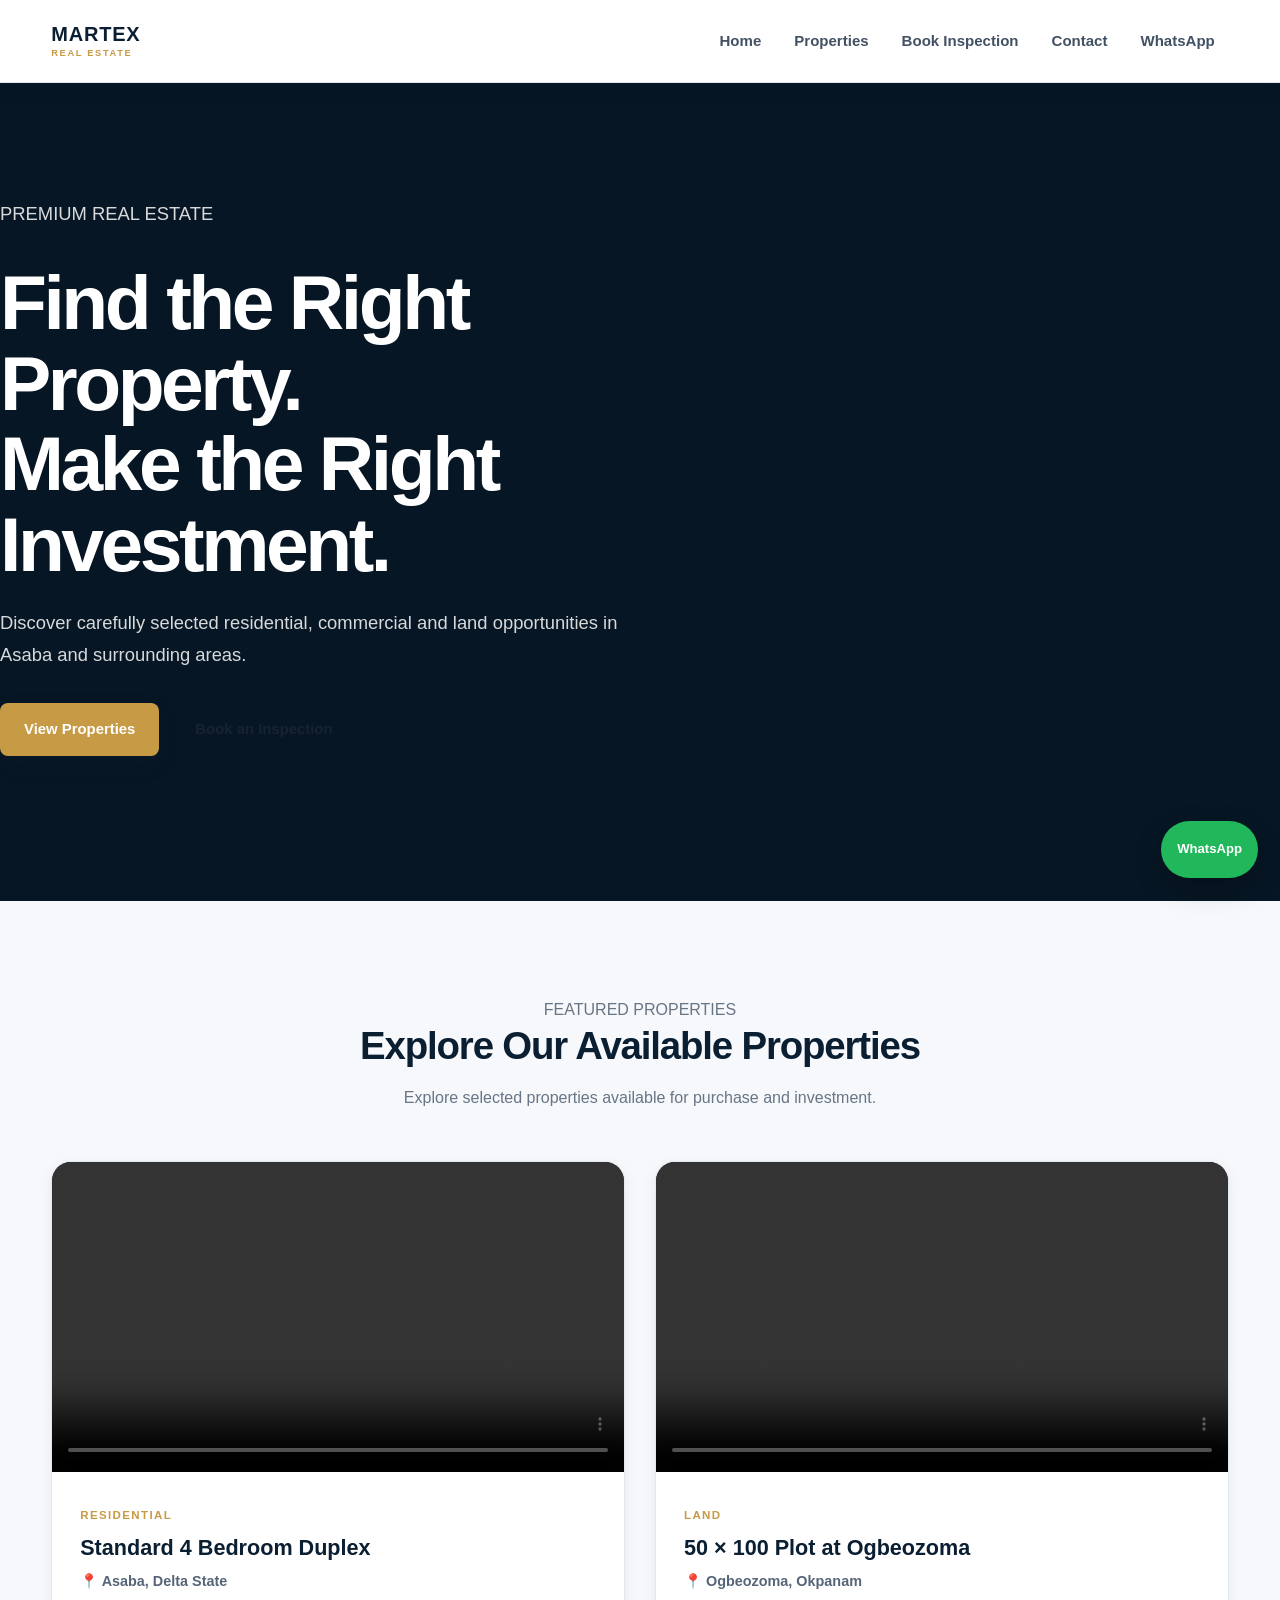
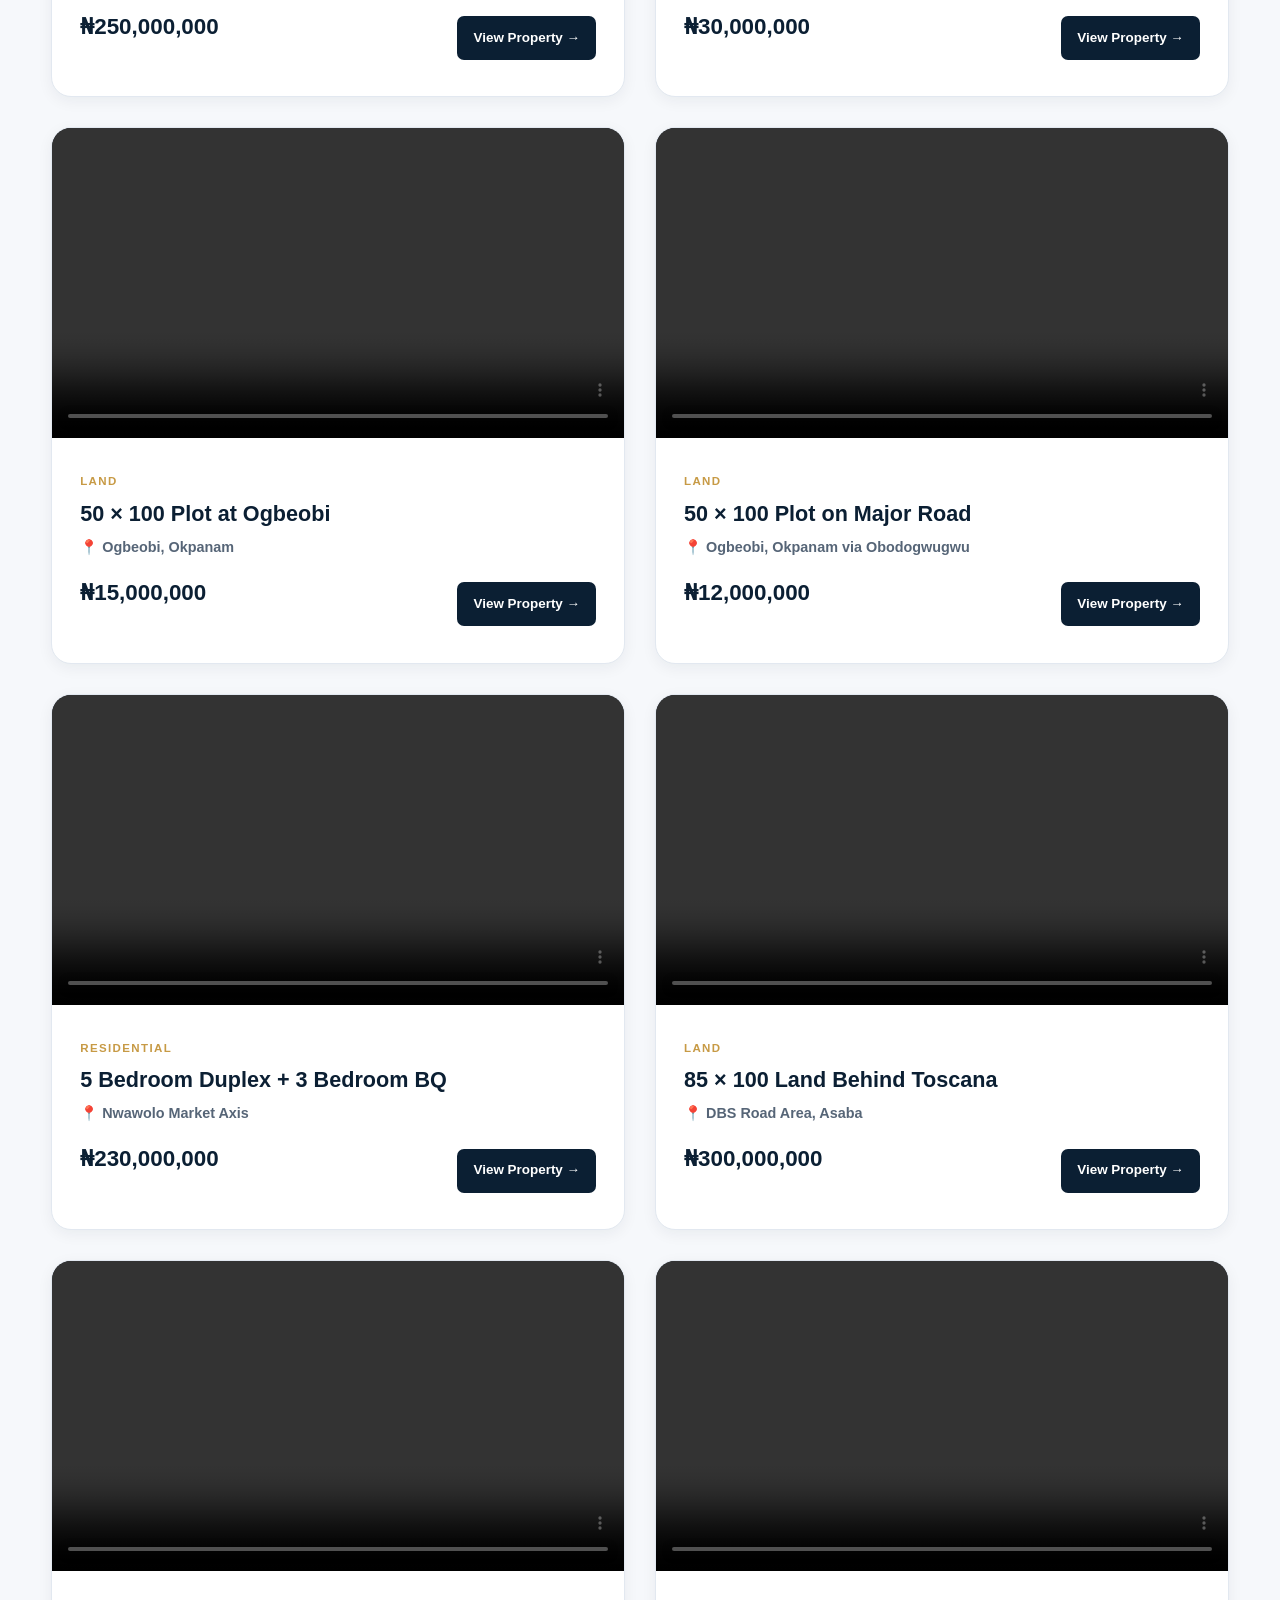
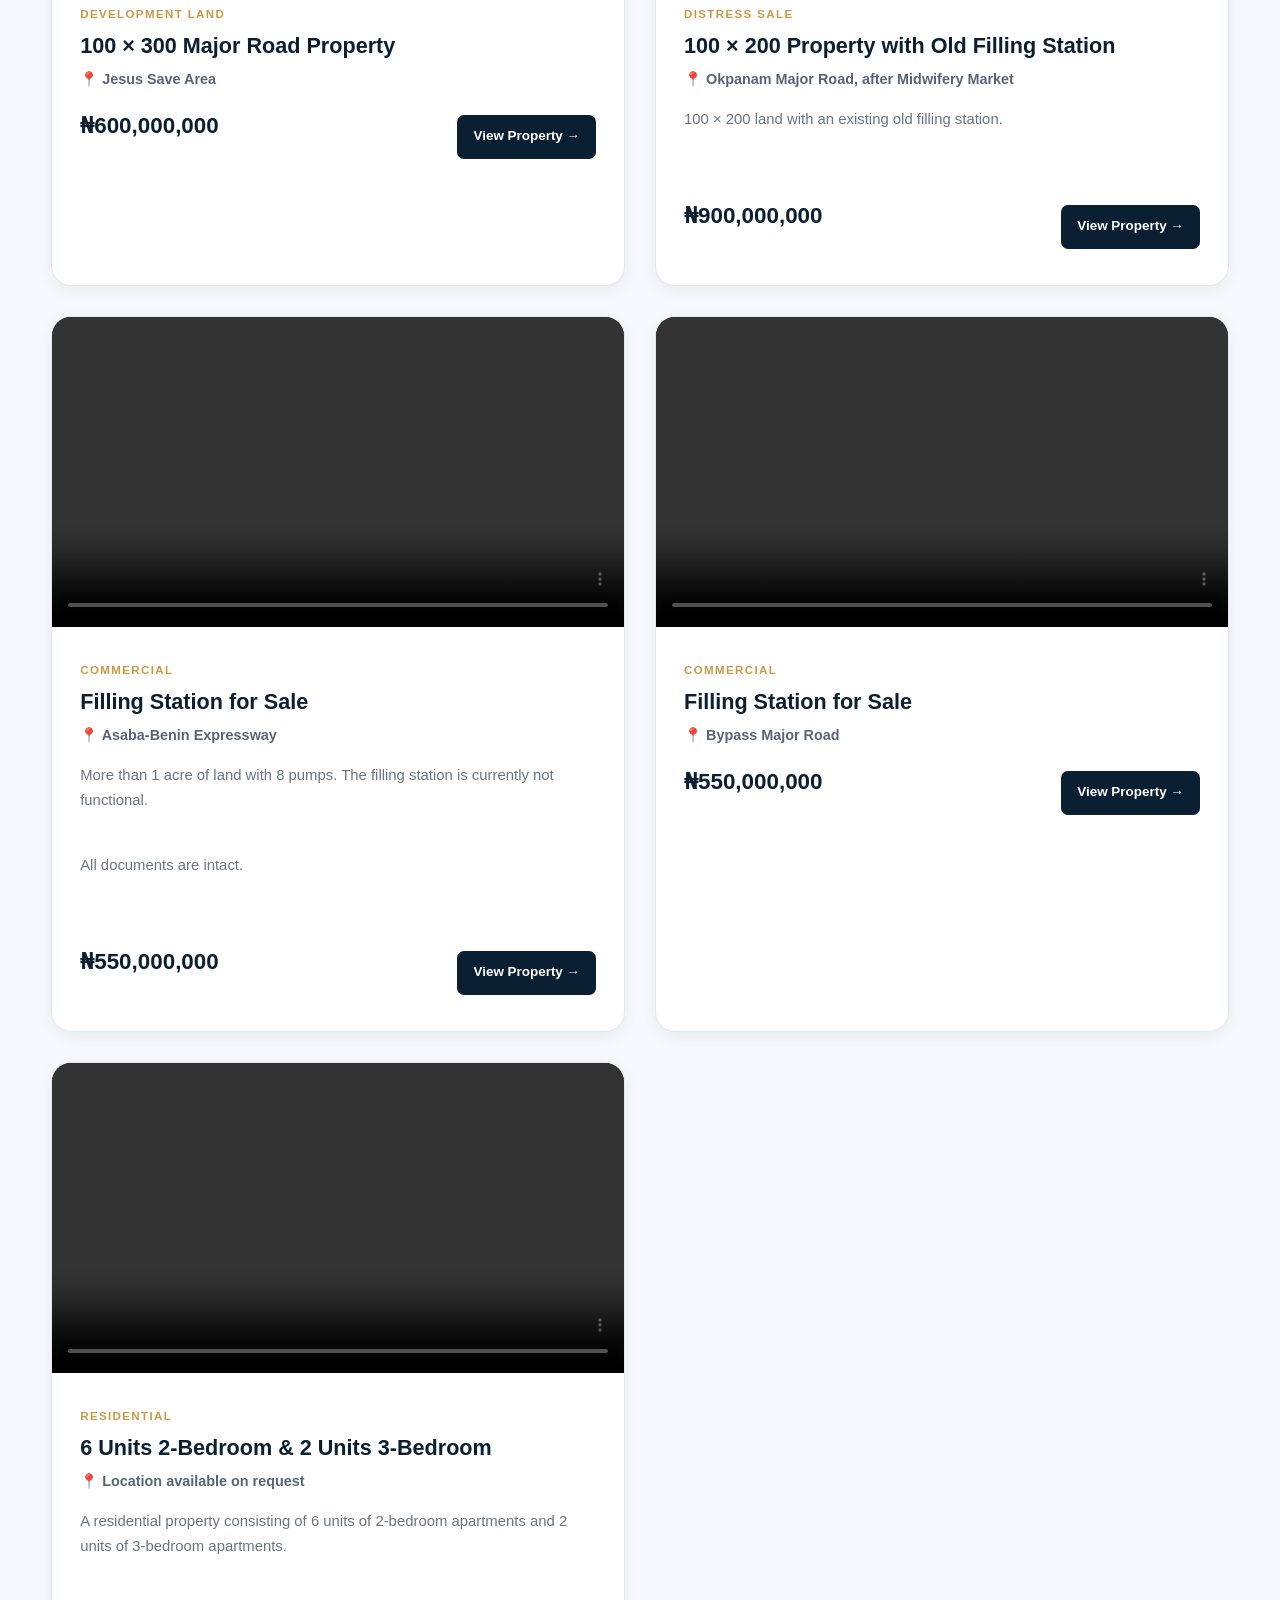
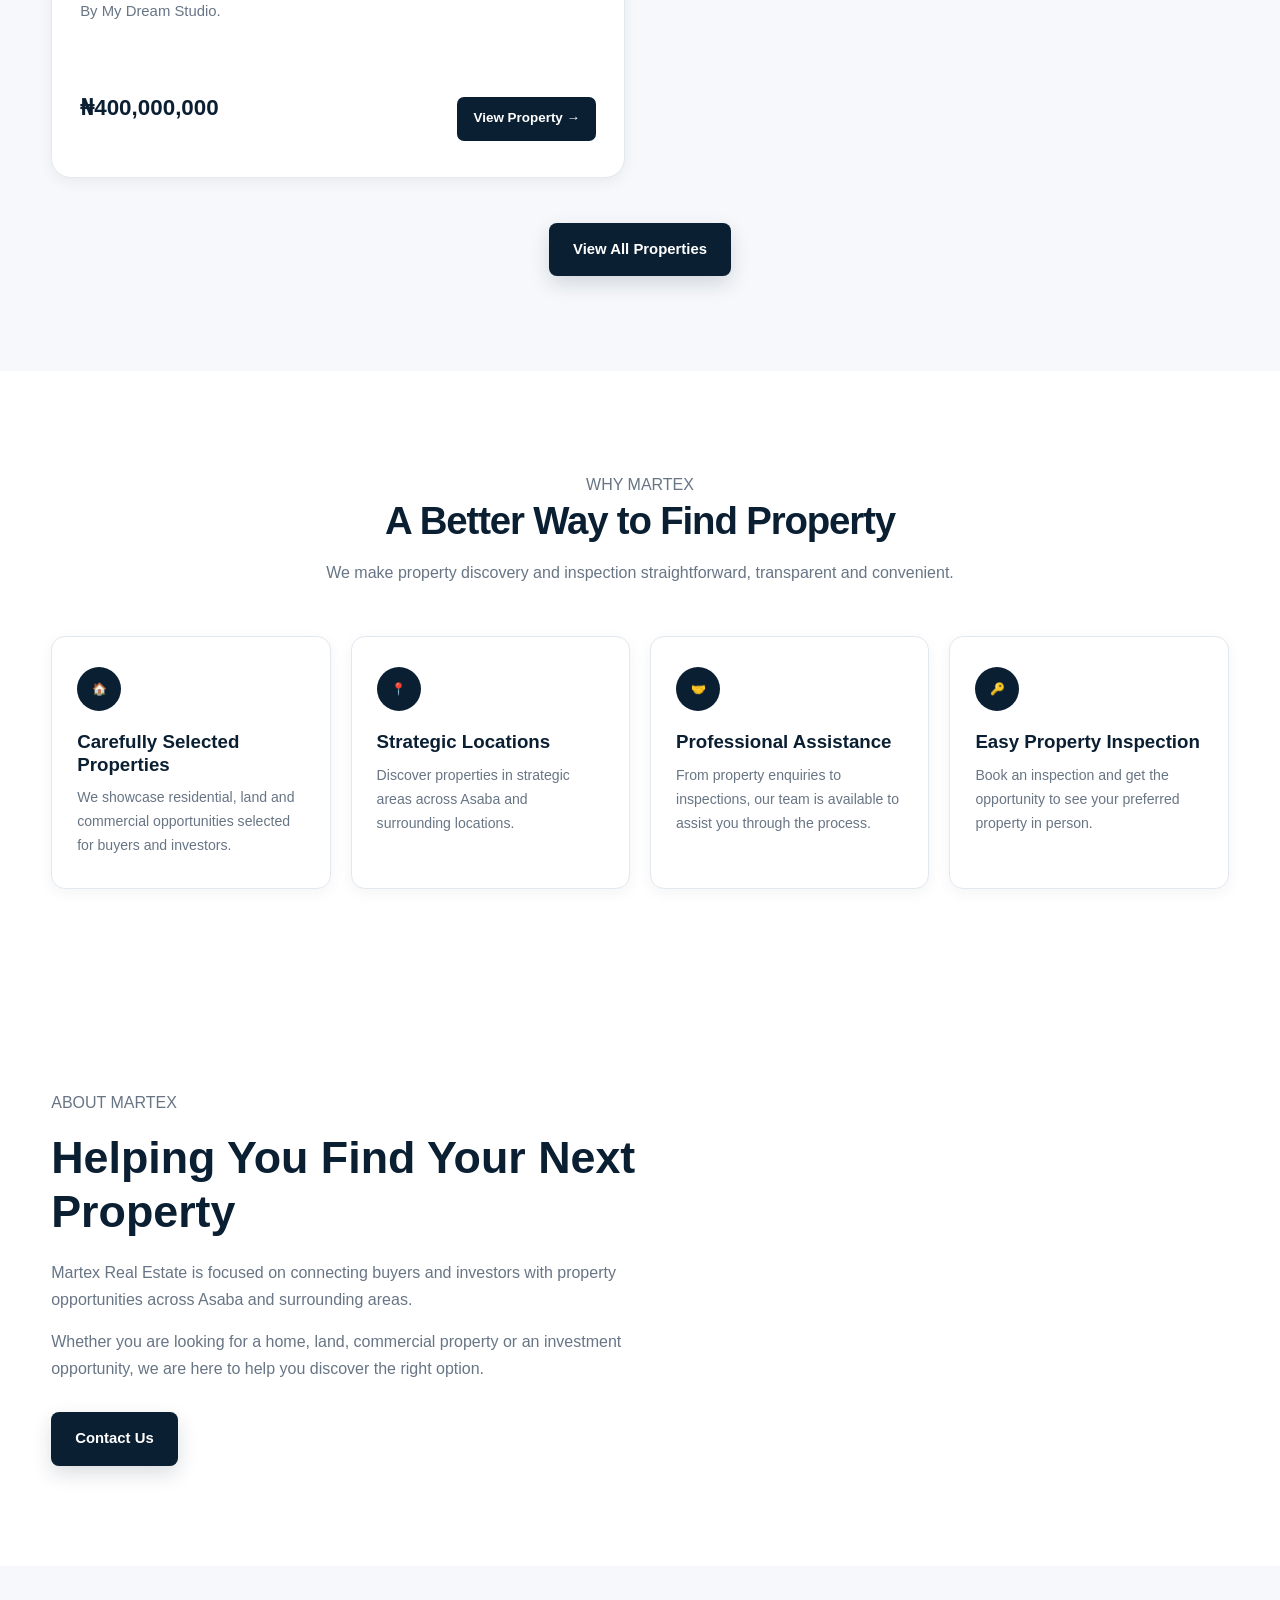
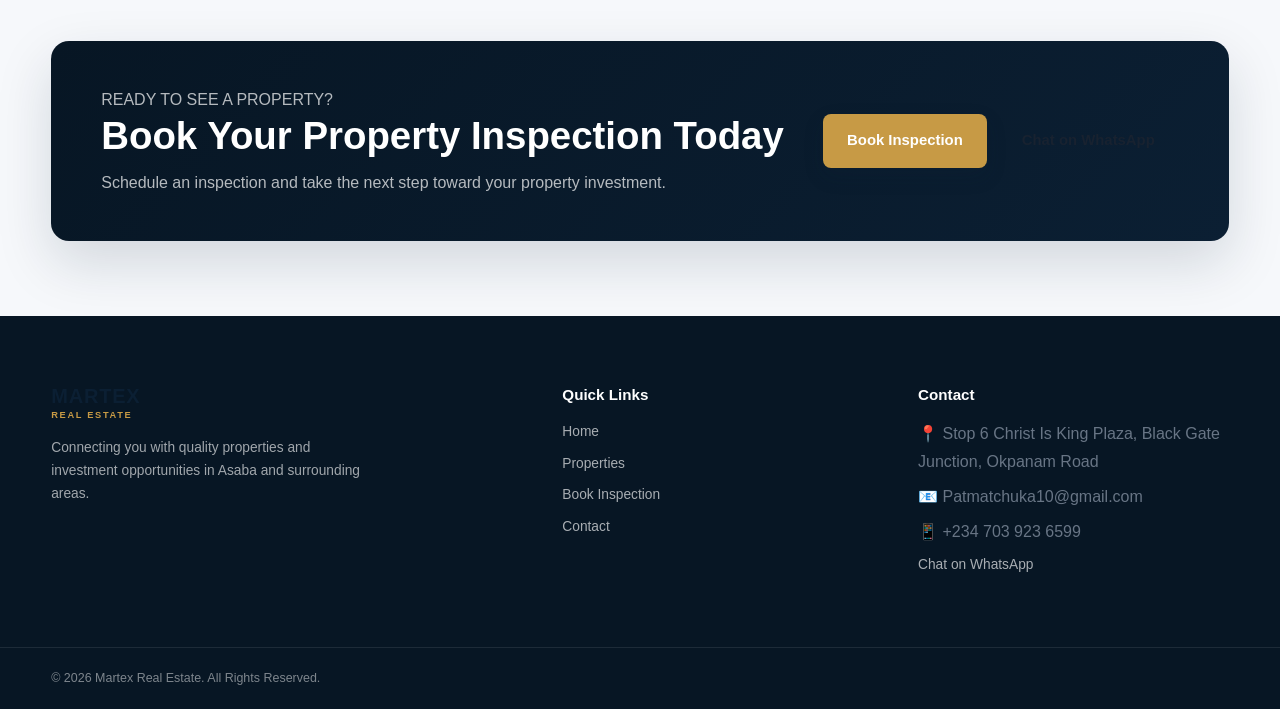
==== commit a29b4440: "Update index.html" ====
--- a/index.html
+++ b/index.html
@@ -2,35 +2,20 @@
 <html lang="en">
 <head>
     <meta charset="UTF-8">
-
-    <meta
-        name="viewport"
-        content="width=device-width, initial-scale=1.0"
-    >
-
-    <meta
-        name="description"
-        content="Martex Real Estate — Premium properties, land and investment opportunities in Asaba, Delta State, Nigeria."
-    >
-
-    <meta
-        name="theme-color"
-        content="#0b1f33"
-    >
-
-    <title>Martex Real Estate | Premium Properties & Land</title>
+    <meta name="viewport" content="width=device-width, initial-scale=1.0">
+
+    <title>Martex Real Estate | Premium Properties in Asaba</title>
+
+    <meta name="description"
+          content="Martex Real Estate offers premium properties, land, residential homes and commercial investment opportunities in Asaba and surrounding areas.">
 
     <link rel="stylesheet" href="style.css">
 </head>
 
 <body>
 
-<!-- =========================================================
-     HEADER
-========================================================= -->
-
+<!-- ================= HEADER ================= -->
 <header class="site-header">
-
     <div class="container header-container">
 
         <a href="index.html" class="logo">
@@ -38,109 +23,78 @@
             <span class="logo-sub">REAL ESTATE</span>
         </a>
 
-        <button
-            class="menu-toggle"
-            type="button"
-            aria-label="Open navigation"
-            aria-expanded="false"
-        >
+        <button class="menu-toggle"
+                type="button"
+                aria-label="Open navigation"
+                aria-expanded="false">
             <span></span>
             <span></span>
             <span></span>
         </button>
 
         <nav class="main-nav">
-
-            <a href="index.html" class="active">
-                Home
-            </a>
-
-            <a href="properties.html">
-                Properties
-            </a>
-
-            <a href="inspection.html">
-                Book Inspection
-            </a>
-
-            <a href="contact.html">
-                Contact
-            </a>
-
-            <a
-                href="https://wa.me/2347039236599"
-                class="nav-whatsapp"
-                target="_blank"
-                rel="noopener"
-            >
+            <a href="index.html">Home</a>
+            <a href="properties.html">Properties</a>
+            <a href="inspection.html">Book Inspection</a>
+            <a href="contact.html">Contact</a>
+            <a href="https://wa.me/2347039236599"
+               target="_blank"
+               rel="noopener">
                 WhatsApp
             </a>
-
         </nav>
 
     </div>
-
 </header>
 
 
-<!-- =========================================================
-     HERO
-========================================================= -->
-
+<!-- ================= HERO ================= -->
 <section class="hero">
 
     <div class="hero-video-wrap">
 
-        <video
-            class="hero-video"
-            autoplay
-            muted
-            loop
-            playsinline
-            preload="metadata"
-            poster="images/hero.jpg"
-        >
+        <video class="hero-video"
+               autoplay
+               muted
+               loop
+               playsinline
+               poster="images/hero.jpg">
+
             <source
                 src="videos/9277ff0c-9338-426d-9b4c-d5c2a5b5edbe.mp4"
-                type="video/mp4"
-            >
+                type="video/mp4">
 
             Your browser does not support HTML5 video.
         </video>
 
+        <div class="hero-overlay"></div>
+
     </div>
 
-    <div class="hero-overlay"></div>
-
     <div class="container hero-content">
 
-        <span class="section-label">
+        <p class="hero-eyebrow">
             PREMIUM REAL ESTATE
-        </span>
+        </p>
 
         <h1>
-            Find Property With
-            <span>Confidence.</span>
+            Find the Right Property.<br>
+            Make the Right Investment.
         </h1>
 
         <p>
-            Discover carefully selected homes, land and investment
-            opportunities in Asaba and surrounding areas.
+            Discover carefully selected residential,
+            commercial and land opportunities in
+            Asaba and surrounding areas.
         </p>
 
         <div class="hero-actions">
 
-            <a
-                href="properties.html"
-                class="btn btn-primary"
-            >
-                Explore Properties
-            </a>
-
-            <a
-                href="inspection.html"
-                class="btn btn-outline"
-            >
+            <a href="properties.html" class="btn btn-primary">
+                View Properties
+            </a>
+
+            <a href="inspection.html" class="btn btn-secondary">
                 Book an Inspection
             </a>
 
@@ -151,59 +105,24 @@
 </section>
 
 
-<!-- =========================================================
-     INTRODUCTION
-========================================================= -->
-
-<section class="intro-section">
+<!-- ================= PROPERTIES ================= -->
+<section class="properties-section">
 
     <div class="container">
 
         <div class="section-heading">
 
-            <span class="section-label">
-                WHY MARTEX
-            </span>
-
-            <h2>
-                Property Decisions Made Simpler
-            </h2>
-
-            <p>
-                Whether you are looking for a family home, a strategic
-                piece of land or your next investment opportunity,
-                Martex Real Estate helps you find properties that fit
-                your goals.
-            </p>
-
-        </div>
-
-    </div>
-
-</section>
-
-
-<!-- =========================================================
-     AVAILABLE PROPERTIES
-========================================================= -->
-
-<section class="properties-section">
-
-    <div class="container">
-
-        <div class="section-heading">
-
-            <span class="section-label">
-                OUR LISTINGS
-            </span>
+            <p class="section-eyebrow">
+                FEATURED PROPERTIES
+            </p>
 
             <h2>
                 Explore Our Available Properties
             </h2>
 
             <p>
-                Take a closer look at some of our currently available
-                properties and land opportunities.
+                Explore selected properties available
+                for purchase and investment.
             </p>
 
         </div>
@@ -212,25 +131,19 @@
         <div class="property-grid">
 
 
-            <!-- =================================================
-                 PROPERTY 1
-            ================================================== -->
-
+            <!-- PROPERTY 1 -->
             <article class="property-card">
 
                 <div class="property-media">
 
-                    <video
-                        controls
-                        playsinline
-                        preload="metadata"
-                    >
+                    <video controls
+                           playsinline
+                           preload="metadata">
+
                         <source
                             src="videos/9277ff0c-9338-426d-9b4c-d5c2a5b5edbe.mp4"
-                            type="video/mp4"
-                        >
-
-                        Your browser does not support HTML5 video.
+                            type="video/mp4">
+
                     </video>
 
                 </div>
@@ -246,13 +159,7 @@
                     </h3>
 
                     <p class="property-location">
-                        Asaba, Delta State
-                    </p>
-
-                    <p>
-                        Modern 4-bedroom duplex featuring a swimming
-                        pool, CCTV cameras and boys' quarter. The
-                        property uses a 33-line power system.
+                        📍 Asaba, Delta State
                     </p>
 
                     <div class="property-bottom">
@@ -261,11 +168,9 @@
                             ₦250,000,000
                         </strong>
 
-                        <a
-                            href="inspection.html?property=Standard%204%20Bedroom%20Duplex"
-                            class="property-link"
-                        >
-                            Book Inspection
+                        <a href="inspection.html?property=Standard%204%20Bedroom%20Duplex"
+                           class="property-link">
+                            View Property →
                         </a>
 
                     </div>
@@ -275,25 +180,19 @@
             </article>
 
 
-            <!-- =================================================
-                 PROPERTY 2
-            ================================================== -->
-
+            <!-- PROPERTY 2 -->
             <article class="property-card">
 
                 <div class="property-media">
 
-                    <video
-                        controls
-                        playsinline
-                        preload="metadata"
-                    >
+                    <video controls
+                           playsinline
+                           preload="metadata">
+
                         <source
                             src="videos/2fe50783-5a32-494f-a589-d8ec00e73803.mp4"
-                            type="video/mp4"
-                        >
-
-                        Your browser does not support HTML5 video.
+                            type="video/mp4">
+
                     </video>
 
                 </div>
@@ -309,13 +208,7 @@
                     </h3>
 
                     <p class="property-location">
-                        Ogbeozoma, Okpanam
-                    </p>
-
-                    <p>
-                        Approximately 3 poles from the Asaba-Benin
-                        Expressway. Suitable for residential
-                        development and investment.
+                        📍 Ogbeozoma, Okpanam
                     </p>
 
                     <div class="property-bottom">
@@ -324,11 +217,9 @@
                             ₦30,000,000
                         </strong>
 
-                        <a
-                            href="inspection.html?property=50%20x%20100%20Plot%20at%20Ogbeozoma"
-                            class="property-link"
-                        >
-                            Book Inspection
+                        <a href="inspection.html?property=50%20%C3%97%20100%20Plot%20at%20Ogbeozoma"
+                           class="property-link">
+                            View Property →
                         </a>
 
                     </div>
@@ -338,25 +229,19 @@
             </article>
 
 
-            <!-- =================================================
-                 PROPERTY 3
-            ================================================== -->
-
+            <!-- PROPERTY 3 -->
             <article class="property-card">
 
                 <div class="property-media">
 
-                    <video
-                        controls
-                        playsinline
-                        preload="metadata"
-                    >
+                    <video controls
+                           playsinline
+                           preload="metadata">
+
                         <source
                             src="videos/36e095e9-6b17-48f2-903c-01e6a609272d.mp4"
-                            type="video/mp4"
-                        >
-
-                        Your browser does not support HTML5 video.
+                            type="video/mp4">
+
                     </video>
 
                 </div>
@@ -372,13 +257,7 @@
                     </h3>
 
                     <p class="property-location">
-                        Ogbeobi, Okpanam
-                    </p>
-
-                    <p>
-                        Located after the Health Center. A strategic
-                        land opportunity offered at a net price with
-                        no room for negotiation.
+                        📍 Ogbeobi, Okpanam
                     </p>
 
                     <div class="property-bottom">
@@ -387,11 +266,9 @@
                             ₦15,000,000
                         </strong>
 
-                        <a
-                            href="inspection.html?property=50%20x%20100%20Plot%20at%20Ogbeobi"
-                            class="property-link"
-                        >
-                            Book Inspection
+                        <a href="inspection.html?property=50%20%C3%97%20100%20Plot%20at%20Ogbeobi"
+                           class="property-link">
+                            View Property →
                         </a>
 
                     </div>
@@ -401,25 +278,19 @@
             </article>
 
 
-            <!-- =================================================
-                 PROPERTY 4
-            ================================================== -->
-
+            <!-- PROPERTY 4 -->
             <article class="property-card">
 
                 <div class="property-media">
 
-                    <video
-                        controls
-                        playsinline
-                        preload="metadata"
-                    >
+                    <video controls
+                           playsinline
+                           preload="metadata">
+
                         <source
                             src="videos/19f5de24-ee07-4d5d-b165-5d4977b88d10.mp4"
-                            type="video/mp4"
-                        >
-
-                        Your browser does not support HTML5 video.
+                            type="video/mp4">
+
                     </video>
 
                 </div>
@@ -435,13 +306,7 @@
                     </h3>
 
                     <p class="property-location">
-                        Ogbeobi, Okpanam via Obodogwugwu
-                    </p>
-
-                    <p>
-                        A strategically positioned plot on a major
-                        road with allocation paper and deed of
-                        conveyance.
+                        📍 Ogbeobi, Okpanam via Obodogwugwu
                     </p>
 
                     <div class="property-bottom">
@@ -450,11 +315,9 @@
                             ₦12,000,000
                         </strong>
 
-                        <a
-                            href="inspection.html?property=50%20x%20100%20Plot%20on%20Major%20Road"
-                            class="property-link"
-                        >
-                            Book Inspection
+                        <a href="inspection.html?property=50%20%C3%97%20100%20Plot%20on%20Major%20Road"
+                           class="property-link">
+                            View Property →
                         </a>
 
                     </div>
@@ -464,25 +327,19 @@
             </article>
 
 
-            <!-- =================================================
-                 PROPERTY 5
-            ================================================== -->
-
+            <!-- PROPERTY 5 -->
             <article class="property-card">
 
                 <div class="property-media">
 
-                    <video
-                        controls
-                        playsinline
-                        preload="metadata"
-                    >
+                    <video controls
+                           playsinline
+                           preload="metadata">
+
                         <source
                             src="videos/edc396a6-b1be-4311-8ad6-0580419b0c55.mp4"
-                            type="video/mp4"
-                        >
-
-                        Your browser does not support HTML5 video.
+                            type="video/mp4">
+
                     </video>
 
                 </div>
@@ -498,13 +355,7 @@
                     </h3>
 
                     <p class="property-location">
-                        Nwawolo Market Axis
-                    </p>
-
-                    <p>
-                        Spacious residential property with a separate
-                        3-bedroom boys' quarter, suitable for family
-                        living or investment.
+                        📍 Nwawolo Market Axis
                     </p>
 
                     <div class="property-bottom">
@@ -513,11 +364,9 @@
                             ₦230,000,000
                         </strong>
 
-                        <a
-                            href="inspection.html?property=5%20Bedroom%20Duplex%20%2B%203%20Bedroom%20BQ"
-                            class="property-link"
-                        >
-                            Book Inspection
+                        <a href="inspection.html?property=5%20Bedroom%20Duplex%20%2B%203%20Bedroom%20BQ"
+                           class="property-link">
+                            View Property →
                         </a>
 
                     </div>
@@ -527,25 +376,19 @@
             </article>
 
 
-            <!-- =================================================
-                 PROPERTY 6
-            ================================================== -->
-
+            <!-- PROPERTY 6 -->
             <article class="property-card">
 
                 <div class="property-media">
 
-                    <video
-                        controls
-                        playsinline
-                        preload="metadata"
-                    >
+                    <video controls
+                           playsinline
+                           preload="metadata">
+
                         <source
                             src="videos/c9f3dc22-ebae-4fb6-bf9a-a4d7fa1f5497.mp4"
-                            type="video/mp4"
-                        >
-
-                        Your browser does not support HTML5 video.
+                            type="video/mp4">
+
                     </video>
 
                 </div>
@@ -561,12 +404,7 @@
                     </h3>
 
                     <p class="property-location">
-                        DBS Road Area, Asaba
-                    </p>
-
-                    <p>
-                        Large development land positioned behind
-                        Toscana in the DBS Road area of Asaba.
+                        📍 DBS Road Area, Asaba
                     </p>
 
                     <div class="property-bottom">
@@ -575,11 +413,9 @@
                             ₦300,000,000
                         </strong>
 
-                        <a
-                            href="inspection.html?property=85%20x%20100%20Land%20Behind%20Toscana"
-                            class="property-link"
-                        >
-                            Book Inspection
+                        <a href="inspection.html?property=85%20%C3%97%20100%20Land%20Behind%20Toscana"
+                           class="property-link">
+                            View Property →
                         </a>
 
                     </div>
@@ -589,25 +425,19 @@
             </article>
 
 
-            <!-- =================================================
-                 PROPERTY 7
-            ================================================== -->
-
+            <!-- PROPERTY 7 -->
             <article class="property-card">
 
                 <div class="property-media">
 
-                    <video
-                        controls
-                        playsinline
-                        preload="metadata"
-                    >
+                    <video controls
+                           playsinline
+                           preload="metadata">
+
                         <source
                             src="videos/f1d9eb16-32b4-457a-b9a3-bfdbc5372603.mp4"
-                            type="video/mp4"
-                        >
-
-                        Your browser does not support HTML5 video.
+                            type="video/mp4">
+
                     </video>
 
                 </div>
@@ -623,14 +453,7 @@
                     </h3>
 
                     <p class="property-location">
-                        Jesus Save Area
-                    </p>
-
-                    <p>
-                        Located just after Presidential Villa. Suitable
-                        for major developments such as a hotel,
-                        apartments, school, hospital or other
-                        commercial projects.
+                        📍 Jesus Save Area
                     </p>
 
                     <div class="property-bottom">
@@ -639,11 +462,9 @@
                             ₦600,000,000
                         </strong>
 
-                        <a
-                            href="inspection.html?property=100%20x%20300%20Major%20Road%20Property"
-                            class="property-link"
-                        >
-                            Book Inspection
+                        <a href="inspection.html?property=100%20%C3%97%20300%20Major%20Road%20Property"
+                           class="property-link">
+                            View Property →
                         </a>
 
                     </div>
@@ -652,15 +473,234 @@
 
             </article>
 
+
+            <!-- ================= NEW PROPERTY 8 ================= -->
+            <article class="property-card">
+
+                <div class="property-media">
+
+                    <video controls
+                           playsinline
+                           preload="metadata">
+
+                        <source
+                            src="videos/19cfa11f-5ef5-4e1f-9eb2-996d17d24288.mp4"
+                            type="video/mp4">
+
+                    </video>
+
+                </div>
+
+                <div class="property-content">
+
+                    <span class="property-type">
+                        DISTRESS SALE
+                    </span>
+
+                    <h3>
+                        100 × 200 Property with Old Filling Station
+                    </h3>
+
+                    <p class="property-location">
+                        📍 Okpanam Major Road, after Midwifery Market
+                    </p>
+
+                    <p>
+                        100 × 200 land with an existing old
+                        filling station.
+                    </p>
+
+                    <div class="property-bottom">
+
+                        <strong class="property-price">
+                            ₦900,000,000
+                        </strong>
+
+                        <a href="inspection.html?property=100%20%C3%97%20200%20Property%20with%20Old%20Filling%20Station"
+                           class="property-link">
+                            View Property →
+                        </a>
+
+                    </div>
+
+                </div>
+
+            </article>
+
+
+            <!-- ================= NEW PROPERTY 9 ================= -->
+            <article class="property-card">
+
+                <div class="property-media">
+
+                    <video controls
+                           playsinline
+                           preload="metadata">
+
+                        <source
+                            src="videos/96dffd6c-0462-488a-a1a9-ca3c835c2bed.mp4"
+                            type="video/mp4">
+
+                    </video>
+
+                </div>
+
+                <div class="property-content">
+
+                    <span class="property-type">
+                        COMMERCIAL
+                    </span>
+
+                    <h3>
+                        Filling Station for Sale
+                    </h3>
+
+                    <p class="property-location">
+                        📍 Asaba-Benin Expressway
+                    </p>
+
+                    <p>
+                        More than 1 acre of land with
+                        8 pumps. The filling station is
+                        currently not functional.
+                    </p>
+
+                    <p>
+                        All documents are intact.
+                    </p>
+
+                    <div class="property-bottom">
+
+                        <strong class="property-price">
+                            ₦550,000,000
+                        </strong>
+
+                        <a href="inspection.html?property=Filling%20Station%20Asaba-Benin%20Expressway"
+                           class="property-link">
+                            View Property →
+                        </a>
+
+                    </div>
+
+                </div>
+
+            </article>
+
+
+            <!-- ================= NEW PROPERTY 10 ================= -->
+            <article class="property-card">
+
+                <div class="property-media">
+
+                    <video controls
+                           playsinline
+                           preload="metadata">
+
+                        <source
+                            src="videos/88e8da1b-b4a8-4e37-a003-c940d0f9dbae.mp4"
+                            type="video/mp4">
+
+                    </video>
+
+                </div>
+
+                <div class="property-content">
+
+                    <span class="property-type">
+                        COMMERCIAL
+                    </span>
+
+                    <h3>
+                        Filling Station for Sale
+                    </h3>
+
+                    <p class="property-location">
+                        📍 Bypass Major Road
+                    </p>
+
+                    <div class="property-bottom">
+
+                        <strong class="property-price">
+                            ₦550,000,000
+                        </strong>
+
+                        <a href="inspection.html?property=Filling%20Station%20Bypass%20Major%20Road"
+                           class="property-link">
+                            View Property →
+                        </a>
+
+                    </div>
+
+                </div>
+
+            </article>
+
+
+            <!-- ================= NEW PROPERTY 11 ================= -->
+            <article class="property-card">
+
+                <div class="property-media">
+
+                    <video controls
+                           playsinline
+                           preload="metadata">
+
+                        <source
+                            src="videos/81680efb-c79c-4e5f-9496-07b3a2837c62.mp4"
+                            type="video/mp4">
+
+                    </video>
+
+                </div>
+
+                <div class="property-content">
+
+                    <span class="property-type">
+                        RESIDENTIAL
+                    </span>
+
+                    <h3>
+                        6 Units 2-Bedroom & 2 Units 3-Bedroom
+                    </h3>
+
+                    <p class="property-location">
+                        📍 Location available on request
+                    </p>
+
+                    <p>
+                        A residential property consisting
+                        of 6 units of 2-bedroom apartments
+                        and 2 units of 3-bedroom apartments.
+                    </p>
+
+                    <p>
+                        By My Dream Studio.
+                    </p>
+
+                    <div class="property-bottom">
+
+                        <strong class="property-price">
+                            ₦400,000,000
+                        </strong>
+
+                        <a href="inspection.html?property=6%20Units%202-Bedroom%20%26%202%20Units%203-Bedroom"
+                           class="property-link">
+                            View Property →
+                        </a>
+
+                    </div>
+
+                </div>
+
+            </article>
+
+
         </div>
 
 
         <div class="section-action">
 
-            <a
-                href="properties.html"
-                class="btn btn-primary"
-            >
+            <a href="properties.html" class="btn btn-primary">
                 View All Properties
             </a>
 
@@ -671,24 +711,26 @@
 </section>
 
 
-<!-- =========================================================
-     WHY CHOOSE MARTEX
-========================================================= -->
-
+<!-- ================= WHY MARTEX ================= -->
 <section class="why-section">
 
     <div class="container">
 
         <div class="section-heading">
 
-            <span class="section-label">
-                THE MARTEX DIFFERENCE
-            </span>
+            <p class="section-eyebrow">
+                WHY MARTEX
+            </p>
 
             <h2>
-                Built Around Your Property Goals
+                A Better Way to Find Property
             </h2>
 
+            <p>
+                We make property discovery and inspection
+                straightforward, transparent and convenient.
+            </p>
+
         </div>
 
 
@@ -697,17 +739,17 @@
             <div class="why-card">
 
                 <div class="why-icon">
-                    01
+                    🏠
                 </div>
 
                 <h3>
-                    Carefully Selected
+                    Carefully Selected Properties
                 </h3>
 
                 <p>
-                    We showcase property opportunities selected
-                    for residential, commercial and investment
-                    purposes.
+                    We showcase residential, land and
+                    commercial opportunities selected
+                    for buyers and investors.
                 </p>
 
             </div>
@@ -716,17 +758,17 @@
             <div class="why-card">
 
                 <div class="why-icon">
-                    02
+                    📍
                 </div>
 
                 <h3>
-                    Local Knowledge
+                    Strategic Locations
                 </h3>
 
                 <p>
-                    Our listings focus on locations and property
-                    opportunities within Asaba and surrounding
-                    areas.
+                    Discover properties in strategic
+                    areas across Asaba and surrounding
+                    locations.
                 </p>
 
             </div>
@@ -735,16 +777,17 @@
             <div class="why-card">
 
                 <div class="why-icon">
-                    03
+                    🤝
                 </div>
 
                 <h3>
-                    Inspection Support
+                    Professional Assistance
                 </h3>
 
                 <p>
-                    Schedule an inspection and get the opportunity
-                    to view a property before making your decision.
+                    From property enquiries to inspections,
+                    our team is available to assist you
+                    through the process.
                 </p>
 
             </div>
@@ -753,16 +796,16 @@
             <div class="why-card">
 
                 <div class="why-icon">
-                    04
+                    🔑
                 </div>
 
                 <h3>
-                    Direct Communication
+                    Easy Property Inspection
                 </h3>
 
                 <p>
-                    Contact our team directly through WhatsApp or
-                    our contact page for property enquiries.
+                    Book an inspection and get the opportunity
+                    to see your preferred property in person.
                 </p>
 
             </div>
@@ -774,40 +817,34 @@
 </section>
 
 
-<!-- =========================================================
-     ABOUT
-========================================================= -->
-
+<!-- ================= ABOUT ================= -->
 <section class="about-section">
 
     <div class="container about-container">
 
         <div class="about-content">
 
-            <span class="section-label">
+            <p class="section-eyebrow">
                 ABOUT MARTEX
-            </span>
+            </p>
 
             <h2>
-                Your Property Journey Starts Here
+                Helping You Find Your Next Property
             </h2>
 
             <p>
-                Martex Real Estate connects buyers and investors
-                with residential properties, land and development
-                opportunities.
+                Martex Real Estate is focused on connecting
+                buyers and investors with property opportunities
+                across Asaba and surrounding areas.
             </p>
 
             <p>
-                From finding the right location to arranging an
-                inspection, our goal is to make your property
-                search clear and straightforward.
-            </p>
-
-            <a
-                href="contact.html"
-                class="btn btn-primary"
-            >
+                Whether you are looking for a home, land,
+                commercial property or an investment opportunity,
+                we are here to help you discover the right option.
+            </p>
+
+            <a href="contact.html" class="btn btn-primary">
                 Contact Us
             </a>
 
@@ -818,47 +855,41 @@
 </section>
 
 
-<!-- =========================================================
-     CALL TO ACTION
-========================================================= -->
-
+<!-- ================= CTA ================= -->
 <section class="cta-section">
 
     <div class="container cta-container">
 
         <div>
 
-            <span class="section-label">
-                READY TO VIEW A PROPERTY?
-            </span>
+            <p class="section-eyebrow">
+                READY TO SEE A PROPERTY?
+            </p>
 
             <h2>
-                Let's Arrange Your Inspection
+                Book Your Property Inspection Today
             </h2>
 
             <p>
-                Choose a property and schedule a convenient time
-                to visit.
-            </p>
-
-        </div>
+                Schedule an inspection and take the next
+                step toward your property investment.
+            </p>
+
+        </div>
+
 
         <div class="cta-actions">
 
-            <a
-                href="inspection.html"
-                class="btn btn-primary"
-            >
+            <a href="inspection.html"
+               class="btn btn-primary">
                 Book Inspection
             </a>
 
-            <a
-                href="https://wa.me/2347039236599"
-                class="btn btn-whatsapp"
-                target="_blank"
-                rel="noopener"
-            >
-                WhatsApp Us
+            <a href="https://wa.me/2347039236599"
+               target="_blank"
+               rel="noopener"
+               class="btn btn-secondary">
+                Chat on WhatsApp
             </a>
 
         </div>
@@ -868,24 +899,22 @@
 </section>
 
 
-<!-- =========================================================
-     FOOTER
-========================================================= -->
-
+<!-- ================= FOOTER ================= -->
 <footer class="site-footer">
 
     <div class="container footer-container">
 
-
         <div class="footer-about">
 
             <a href="index.html" class="footer-logo">
-                MARTEX
+                <span class="logo-main">MARTEX</span>
+                <span class="logo-sub">REAL ESTATE</span>
             </a>
 
             <p>
-                Premium real estate opportunities, homes and land
-                in Asaba, Delta State and surrounding areas.
+                Connecting you with quality properties
+                and investment opportunities in Asaba
+                and surrounding areas.
             </p>
 
         </div>
@@ -922,20 +951,27 @@
                 Contact
             </h3>
 
-            <a
-                href="https://wa.me/2347039236599"
-                target="_blank"
-                rel="noopener"
-            >
-                WhatsApp
-            </a>
-
-            <a href="contact.html">
-                Send an Enquiry
-            </a>
-
-        </div>
-
+            <p>
+                📍 Stop 6 Christ Is King Plaza,
+                Black Gate Junction,
+                Okpanam Road
+            </p>
+
+            <p>
+                📧 Patmatchuka10@gmail.com
+            </p>
+
+            <p>
+                📱 +234 703 923 6599
+            </p>
+
+            <a href="https://wa.me/2347039236599"
+               target="_blank"
+               rel="noopener">
+                Chat on WhatsApp
+            </a>
+
+        </div>
 
     </div>
 
@@ -946,7 +982,7 @@
 
             <p>
                 ©️ <span id="currentYear"></span>
-                Martex Real Estate. All rights reserved.
+                Martex Real Estate. All Rights Reserved.
             </p>
 
         </div>
@@ -956,60 +992,40 @@
 </footer>
 
 
-<!-- =========================================================
-     FLOATING WHATSAPP
-========================================================= -->
-
-<a
-    href="https://wa.me/2347039236599"
-    class="floating-whatsapp"
-    target="_blank"
-    rel="noopener"
-    aria-label="Chat with Martex Real Estate on WhatsApp"
->
-    <span>WhatsApp</span>
+<!-- ================= FLOATING WHATSAPP ================= -->
+<a href="https://wa.me/2347039236599"
+   class="floating-whatsapp"
+   target="_blank"
+   rel="noopener"
+   aria-label="Chat with Martex Real Estate on WhatsApp">
+
+    WhatsApp
+
 </a>
 
 
-<!-- =========================================================
-     JAVASCRIPT
-========================================================= -->
-
-<script src="script.js"></script>
-
+<!-- ================= JAVASCRIPT ================= -->
 <script>
 
 document.addEventListener("DOMContentLoaded", function () {
 
-    /* ---------------------------------------------------------
-       CURRENT YEAR
-    --------------------------------------------------------- */
-
-    const yearElement =
-        document.getElementById("currentYear");
+    /* Current year */
+    const yearElement = document.getElementById("currentYear");
 
     if (yearElement) {
-        yearElement.textContent =
-            new Date().getFullYear();
+        yearElement.textContent = new Date().getFullYear();
     }
 
 
-    /* ---------------------------------------------------------
-       MOBILE MENU
-    --------------------------------------------------------- */
-
-    const menuToggle =
-        document.querySelector(".menu-toggle");
-
-    const mainNav =
-        document.querySelector(".main-nav");
+    /* Mobile menu */
+    const menuToggle = document.querySelector(".menu-toggle");
+    const mainNav = document.querySelector(".main-nav");
 
     if (menuToggle && mainNav) {
 
         menuToggle.addEventListener("click", function () {
 
-            const isOpen =
-                mainNav.classList.toggle("open");
+            const isOpen = mainNav.classList.toggle("open");
 
             menuToggle.setAttribute(
                 "aria-expanded",
@@ -1019,6 +1035,7 @@
         });
 
 
+        /* Close menu after clicking a navigation link */
         mainNav.querySelectorAll("a").forEach(function (link) {
 
             link.addEventListener("click", function () {
@@ -1037,35 +1054,24 @@
     }
 
 
-    /* ---------------------------------------------------------
-       PROPERTY VIDEOS
-       
-       IMPORTANT:
-       There is NO "muted" property here.
-
-       Visitors can press Play and hear the original
-       audio contained in each video.
-    --------------------------------------------------------- */
-
+    /* Property video audio */
     const propertyVideos =
-        document.querySelectorAll(
-            ".property-media video"
-        );
+        document.querySelectorAll(".property-media video");
 
     propertyVideos.forEach(function (video) {
 
+        /* Make sure property videos are NOT muted */
+        video.muted = false;
+
         video.removeAttribute("muted");
 
-        video.muted = false;
-
+
+        /* Only one property video plays at a time */
         video.addEventListener("play", function () {
 
             propertyVideos.forEach(function (otherVideo) {
 
-                if (
-                    otherVideo !== video &&
-                    !otherVideo.paused
-                ) {
+                if (otherVideo !== video) {
                     otherVideo.pause();
                 }
 
@@ -1076,20 +1082,12 @@
     });
 
 
-    /* ---------------------------------------------------------
-       HERO VIDEO
-       
-       The hero remains muted because it autoplays.
-       This allows reliable autoplay on mobile browsers.
-    --------------------------------------------------------- */
-
+    /* Hero video stays muted for autoplay */
     const heroVideo =
         document.querySelector(".hero-video");
 
     if (heroVideo) {
-
         heroVideo.muted = true;
-
     }
 
 });
--- a/style.css
+++ b/style.css
@@ -135,6 +135,13 @@
 
 /* =========================================================
    HEADER
+   IMPORTANT:
+   Matches the current HTML:
+   .logo
+   .logo-main
+   .logo-sub
+   .menu-toggle
+   .main-nav
    ========================================================= */
 
 .site-header {
@@ -142,7 +149,7 @@
     top: 0;
     z-index: 1000;
 
-    background: rgba(255,255,255,.97);
+    background: rgba(255,255,255,.98);
 
     border-bottom: 1px solid var(--border);
 
@@ -150,8 +157,10 @@
         0 4px 22px rgba(11,31,51,.08);
 
     backdrop-filter: blur(14px);
-}
-
+    -webkit-backdrop-filter: blur(14px);
+}
+
+.header-container,
 .nav-container {
     min-height: 82px;
 
@@ -161,6 +170,66 @@
 
     gap: 25px;
 }
+
+
+/* =========================================================
+   MARTEX LOGO
+   ========================================================= */
+
+.logo {
+    display: flex !important;
+    flex-direction: column;
+    justify-content: center;
+    align-items: flex-start;
+
+    flex-shrink: 0;
+
+    min-width: 135px;
+
+    text-decoration: none;
+
+    visibility: visible !important;
+    opacity: 1 !important;
+}
+
+.logo-main {
+    display: block !important;
+
+    color: var(--navy) !important;
+
+    font-size: 1.25rem;
+    font-weight: 900;
+
+    line-height: 1.05;
+
+    letter-spacing: .04em;
+
+    visibility: visible !important;
+    opacity: 1 !important;
+}
+
+.logo-sub {
+    display: block !important;
+
+    margin-top: 4px;
+
+    color: var(--gold) !important;
+
+    font-size: .58rem;
+    font-weight: 800;
+
+    line-height: 1;
+
+    letter-spacing: .18em;
+
+    visibility: visible !important;
+    opacity: 1 !important;
+}
+
+
+/*
+   Compatibility with any older logo markup.
+*/
 
 .logo-link {
     display: flex;
@@ -180,6 +249,11 @@
     font-weight: 800;
 }
 
+
+/* =========================================================
+   MAIN NAVIGATION
+   ========================================================= */
+
 .main-nav {
     display: flex;
     align-items: center;
@@ -237,12 +311,25 @@
     color: white;
 }
 
+
+/* =========================================================
+   MOBILE MENU BUTTON
+   ========================================================= */
+
 .menu-toggle {
     display: none;
 
     width: 44px;
     height: 44px;
 
+    flex-direction: column;
+    align-items: center;
+    justify-content: center;
+
+    gap: 5px;
+
+    padding: 0;
+
     border: 1px solid var(--border);
 
     border-radius: 9px;
@@ -251,7 +338,22 @@
 
     color: var(--navy);
 
-    font-size: 1.35rem;
+    flex-shrink: 0;
+
+    -webkit-tap-highlight-color: transparent;
+}
+
+.menu-toggle span {
+    display: block;
+
+    width: 22px;
+    height: 2px;
+
+    border-radius: 5px;
+
+    background: var(--navy);
+
+    transition: .25s ease;
 }
 
 
@@ -340,6 +442,7 @@
    HOMEPAGE VIDEO HERO
    ========================================================= */
 
+.hero,
 .hero-section {
     position: relative;
 
@@ -351,6 +454,13 @@
     overflow: hidden;
 
     background: var(--navy-dark);
+}
+
+.hero-video-wrap {
+    position: absolute;
+    inset: 0;
+
+    overflow: hidden;
 }
 
 .hero-video {
@@ -380,6 +490,8 @@
             rgba(7,22,36,.42) 72%,
             rgba(7,22,36,.25) 100%
         );
+
+    z-index: 1;
 }
 
 .hero-content {
@@ -444,7 +556,8 @@
     line-height: 1.75;
 }
 
-.hero-buttons {
+.hero-buttons,
+.hero-actions {
     display: flex;
     gap: 12px;
 }
@@ -503,17 +616,22 @@
 }
 
 .hero-buttons .btn-primary,
-.cta-buttons .btn-primary {
+.hero-actions .btn-primary,
+.cta-buttons .btn-primary,
+.cta-actions .btn-primary {
     background: var(--gold);
 }
 
 .hero-buttons .btn-primary:hover,
-.cta-buttons .btn-primary:hover {
+.hero-actions .btn-primary:hover,
+.cta-buttons .btn-primary:hover,
+.cta-actions .btn-primary:hover {
     background: var(--gold-light);
     color: var(--navy);
 }
 
-.hero-buttons .btn-outline {
+.hero-buttons .btn-outline,
+.hero-actions .btn-outline {
     border-color: rgba(255,255,255,.45);
 
     background: rgba(255,255,255,.08);
@@ -521,7 +639,8 @@
     color: white;
 }
 
-.hero-buttons .btn-outline:hover {
+.hero-buttons .btn-outline:hover,
+.hero-actions .btn-outline:hover {
     background: white;
     color: var(--navy);
 }
@@ -667,6 +786,7 @@
     outline-offset: 4px;
 }
 
+.property-media,
 .property-video {
     position: relative;
 
@@ -677,6 +797,7 @@
     background: #101820;
 }
 
+.property-media video,
 .property-video video {
     width: 100%;
     height: 100%;
@@ -759,6 +880,44 @@
     font-weight: 800;
 }
 
+.property-bottom {
+    display: flex;
+
+    align-items: center;
+    justify-content: space-between;
+
+    gap: 15px;
+}
+
+.property-link {
+    display: inline-flex;
+
+    align-items: center;
+    justify-content: center;
+
+    min-height: 44px;
+
+    padding: 10px 16px;
+
+    border-radius: 7px;
+
+    background: var(--navy);
+
+    color: white;
+
+    font-size: .84rem;
+
+    font-weight: 700;
+
+    white-space: nowrap;
+
+    transition: .25s ease;
+}
+
+.property-link:hover {
+    background: var(--navy-light);
+}
+
 .property-actions {
     display: flex;
 
@@ -807,6 +966,7 @@
     border-color: var(--gold);
 }
 
+.section-action,
 .center-button {
     margin-top: 45px;
 
@@ -824,7 +984,8 @@
     background: white;
 }
 
-.benefits-grid {
+.benefits-grid,
+.why-grid {
     display: grid;
 
     grid-template-columns:
@@ -833,7 +994,8 @@
     gap: 20px;
 }
 
-.benefit-card {
+.benefit-card,
+.why-card {
     padding: 30px 25px;
 
     border: 1px solid var(--border);
@@ -848,13 +1010,15 @@
     transition: .25s ease;
 }
 
-.benefit-card:hover {
+.benefit-card:hover,
+.why-card:hover {
     transform: translateY(-4px);
 
     box-shadow: var(--shadow);
 }
 
-.benefit-icon {
+.benefit-icon,
+.why-icon {
     width: 44px;
     height: 44px;
 
@@ -876,11 +1040,13 @@
     font-weight: 800;
 }
 
-.benefit-card h3 {
+.benefit-card h3,
+.why-card h3 {
     margin-bottom: 10px;
 }
 
-.benefit-card p {
+.benefit-card p,
+.why-card p {
     font-size: .88rem;
 }
 
@@ -903,6 +1069,10 @@
     gap: 70px;
 
     align-items: center;
+}
+
+.about-container {
+    max-width: 1180px;
 }
 
 .about-content h2 {
@@ -1362,13 +1532,15 @@
     margin-top: 40px;
 }
 
-.contact-actions .btn-whatsapp {
+.contact-actions .btn-whatsapp,
+.btn-whatsapp {
     background: var(--whatsapp);
 
     color: white;
 }
 
-.contact-actions .btn-whatsapp:hover {
+.contact-actions .btn-whatsapp:hover,
+.btn-whatsapp:hover {
     background: #179c4b;
 }
 
@@ -1377,13 +1549,15 @@
    CTA
    ========================================================= */
 
-.inspection-cta {
+.inspection-cta,
+.cta-section {
     padding: 75px 0;
 
     background: var(--bg);
 }
 
-.cta-box {
+.cta-box,
+.cta-container {
     display: flex;
 
     align-items: center;
@@ -1405,7 +1579,8 @@
     box-shadow: var(--shadow-lg);
 }
 
-.cta-box h2 {
+.cta-box h2,
+.cta-container h2 {
     margin-bottom: 10px;
 
     color: white;
@@ -1413,13 +1588,15 @@
     font-size: clamp(1.7rem, 3vw, 2.4rem);
 }
 
-.cta-box p {
+.cta-box p,
+.cta-container p {
     max-width: 600px;
 
     color: rgba(255,255,255,.7);
 }
 
-.cta-buttons {
+.cta-buttons,
+.cta-actions {
     display: flex;
 
     gap: 11px;
@@ -1427,7 +1604,8 @@
     flex-shrink: 0;
 }
 
-.cta-box .btn-outline {
+.cta-box .btn-outline,
+.cta-container .btn-outline {
     border-color: rgba(255,255,255,.3);
 
     background: transparent;
@@ -1457,35 +1635,62 @@
     padding: 70px 0;
 }
 
-.footer-brand {
+.footer-container {
+    display: grid;
+
+    grid-template-columns:
+        1.5fr 1fr 1fr;
+
+    gap: 45px;
+
+    padding: 70px 0;
+}
+
+.footer-brand,
+.footer-about {
     max-width: 310px;
 }
 
 .footer-logo {
-    width: 58px;
-    height: 58px;
-
-    object-fit: contain;
+    display: inline-block;
 
     margin-bottom: 15px;
+
+    color: white;
+
+    font-size: 1.2rem;
+
+    font-weight: 900;
+
+    letter-spacing: .05em;
+}
+
+.footer-logo:hover {
+    color: var(--gold-light);
 }
 
 .footer-brand h3,
-.footer-links h4 {
+.footer-links h4,
+.footer-links h3,
+.footer-contact h3 {
     color: white;
 }
 
-.footer-brand h3 {
+.footer-brand h3,
+.footer-links h3,
+.footer-contact h3 {
     margin-bottom: 10px;
 }
 
-.footer-brand p {
+.footer-brand p,
+.footer-about p {
     color: rgba(255,255,255,.62);
 
     font-size: .86rem;
 }
 
-.footer-links {
+.footer-links,
+.footer-contact {
     display: flex;
 
     flex-direction: column;
@@ -1495,19 +1700,23 @@
     gap: 8px;
 }
 
-.footer-links h4 {
+.footer-links h4,
+.footer-links h3,
+.footer-contact h3 {
     margin-bottom: 8px;
 
     font-size: .95rem;
 }
 
-.footer-links a {
+.footer-links a,
+.footer-contact a {
     color: rgba(255,255,255,.65);
 
     font-size: .86rem;
 }
 
-.footer-links a:hover {
+.footer-links a:hover,
+.footer-contact a:hover {
     color: var(--gold-light);
 }
 
@@ -1536,7 +1745,8 @@
    FLOATING WHATSAPP
    ========================================================= */
 
-.whatsapp-float {
+.whatsapp-float,
+.floating-whatsapp {
     position: fixed;
 
     right: 22px;
@@ -1544,7 +1754,7 @@
 
     z-index: 900;
 
-    width: 57px;
+    min-width: 57px;
     height: 57px;
 
     display: flex;
@@ -1552,13 +1762,16 @@
     align-items: center;
     justify-content: center;
 
-    border-radius: 50%;
+    padding: 0 16px;
+
+    border-radius: 50px;
 
     background: var(--whatsapp);
 
     color: white;
 
-    font-size: 1.45rem;
+    font-size: .82rem;
+    font-weight: 800;
 
     box-shadow:
         0 10px 28px rgba(0,0,0,.22);
@@ -1566,7 +1779,8 @@
     transition: .25s ease;
 }
 
-.whatsapp-float:hover {
+.whatsapp-float:hover,
+.floating-whatsapp:hover {
     transform:
         translateY(-4px)
         scale(1.04);
@@ -1590,7 +1804,8 @@
         grid-template-columns: 1fr 1fr;
     }
 
-    .benefits-grid {
+    .benefits-grid,
+    .why-grid {
         grid-template-columns: 1fr 1fr;
     }
 
@@ -1625,25 +1840,83 @@
 
 @media (max-width: 780px) {
 
+    .header-container,
     .nav-container {
         min-height: 72px;
-    }
-
-    .site-logo {
-        width: 45px;
-        height: 45px;
-    }
-
-    .brand-name {
-        font-size: 1rem;
-    }
+
+        width: 91%;
+
+        gap: 12px;
+    }
+
+    /* -----------------------------------------
+       LOGO
+    ----------------------------------------- */
+
+    .logo {
+        display: flex !important;
+
+        min-width: 130px;
+
+        visibility: visible !important;
+        opacity: 1 !important;
+    }
+
+    .logo-main {
+        display: block !important;
+
+        color: var(--navy) !important;
+
+        font-size: 1.08rem;
+
+        visibility: visible !important;
+        opacity: 1 !important;
+    }
+
+    .logo-sub {
+        display: block !important;
+
+        margin-top: 3px;
+
+        color: var(--gold) !important;
+
+        font-size: .52rem;
+
+        letter-spacing: .16em;
+
+        visibility: visible !important;
+        opacity: 1 !important;
+    }
+
+    /* -----------------------------------------
+       MENU BUTTON
+    ----------------------------------------- */
 
     .menu-toggle {
-        display: flex;
-
-        align-items: center;
-        justify-content: center;
-    }
+        display: flex !important;
+
+        margin-left: auto;
+
+        width: 44px;
+        height: 44px;
+
+        visibility: visible !important;
+        opacity: 1 !important;
+    }
+
+    .menu-toggle span {
+        display: block !important;
+
+        width: 22px;
+        height: 2px;
+
+        background: var(--navy) !important;
+    }
+
+    /* -----------------------------------------
+       MOBILE NAVIGATION
+       Supports BOTH .open and .show
+    ----------------------------------------- */
 
     .main-nav {
         position: absolute;
@@ -1653,11 +1926,13 @@
         left: 0;
         right: 0;
 
-        display: none;
+        display: none !important;
 
         flex-direction: column;
 
         align-items: stretch;
+
+        gap: 0;
 
         padding: 12px 5%;
 
@@ -1669,11 +1944,16 @@
             0 12px 25px rgba(11,31,51,.10);
     }
 
+    .main-nav.open,
     .main-nav.show {
-        display: flex;
+        display: flex !important;
     }
 
     .main-nav a {
+        display: block;
+
+        width: 100%;
+
         padding: 14px 5px;
 
         border-bottom:
@@ -1690,6 +1970,11 @@
         text-align: center;
     }
 
+    /* -----------------------------------------
+       HERO
+    ----------------------------------------- */
+
+    .hero,
     .hero-section {
         min-height: calc(100vh - 72px);
     }
@@ -1720,7 +2005,8 @@
         font-size: .96rem;
     }
 
-    .hero-buttons {
+    .hero-buttons,
+    .hero-actions {
         flex-direction: column;
 
         align-items: stretch;
@@ -1728,9 +2014,14 @@
         max-width: 330px;
     }
 
-    .hero-buttons .btn {
+    .hero-buttons .btn,
+    .hero-actions .btn {
         width: 100%;
     }
+
+    /* -----------------------------------------
+       SECTIONS
+    ----------------------------------------- */
 
     .intro-section,
     .properties-section,
@@ -1755,6 +2046,7 @@
         gap: 25px;
     }
 
+    .property-media,
     .property-video {
         height: 270px;
     }
@@ -1767,11 +2059,17 @@
         min-height: auto;
     }
 
-    .benefits-grid {
+    .benefits-grid,
+    .why-grid {
         grid-template-columns: 1fr;
     }
 
-    .cta-box {
+    /* -----------------------------------------
+       CTA
+    ----------------------------------------- */
+
+    .cta-box,
+    .cta-container {
         flex-direction: column;
 
         align-items: flex-start;
@@ -1779,21 +2077,31 @@
         padding: 35px 27px;
     }
 
-    .cta-buttons {
+    .cta-buttons,
+    .cta-actions {
         width: 100%;
 
         flex-direction: column;
     }
 
-    .cta-buttons .btn {
+    .cta-buttons .btn,
+    .cta-actions .btn {
         width: 100%;
     }
+
+    /* -----------------------------------------
+       ABOUT
+    ----------------------------------------- */
 
     .about-grid {
         grid-template-columns: 1fr;
 
         gap: 40px;
     }
+
+    /* -----------------------------------------
+       FORMS
+    ----------------------------------------- */
 
     .inspection-info,
     .form-card,
@@ -1806,6 +2114,10 @@
         grid-template-columns: 1fr;
     }
 
+    /* -----------------------------------------
+       CONTACT
+    ----------------------------------------- */
+
     .contact-actions {
         flex-direction: column;
 
@@ -1818,7 +2130,12 @@
         width: 100%;
     }
 
-    .footer-grid {
+    /* -----------------------------------------
+       FOOTER
+    ----------------------------------------- */
+
+    .footer-grid,
+    .footer-container {
         grid-template-columns: 1fr 1fr;
 
         gap: 35px 25px;
@@ -1838,6 +2155,28 @@
         width: 91%;
     }
 
+    .header-container,
+    .nav-container {
+        width: 91%;
+    }
+
+    .logo {
+        min-width: 125px;
+    }
+
+    .logo-main {
+        font-size: 1rem;
+    }
+
+    .logo-sub {
+        font-size: .49rem;
+    }
+
+    .menu-toggle {
+        width: 42px;
+        height: 42px;
+    }
+
     .page-hero {
         padding: 75px 0 65px;
     }
@@ -1850,6 +2189,7 @@
         font-size: .92rem;
     }
 
+    .hero,
     .hero-section {
         min-height: calc(100svh - 72px);
     }
@@ -1870,8 +2210,23 @@
         letter-spacing: .11em;
     }
 
+    .property-media,
     .property-video {
         height: 225px;
+    }
+
+    .property-bottom {
+        flex-direction: column;
+
+        align-items: stretch;
+    }
+
+    .property-price {
+        margin-bottom: 5px;
+    }
+
+    .property-link {
+        width: 100%;
     }
 
     .property-actions {
@@ -1888,16 +2243,24 @@
         font-size: 1.8rem;
     }
 
-    .footer-grid {
+    .footer-grid,
+    .footer-container {
         grid-template-columns: 1fr;
     }
 
-    .whatsapp-float {
+    .whatsapp-float,
+    .floating-whatsapp {
+        min-width: 52px;
+
         width: 52px;
         height: 52px;
 
         right: 16px;
         bottom: 16px;
+
+        padding: 0;
+
+        font-size: .72rem;
     }
 }
 
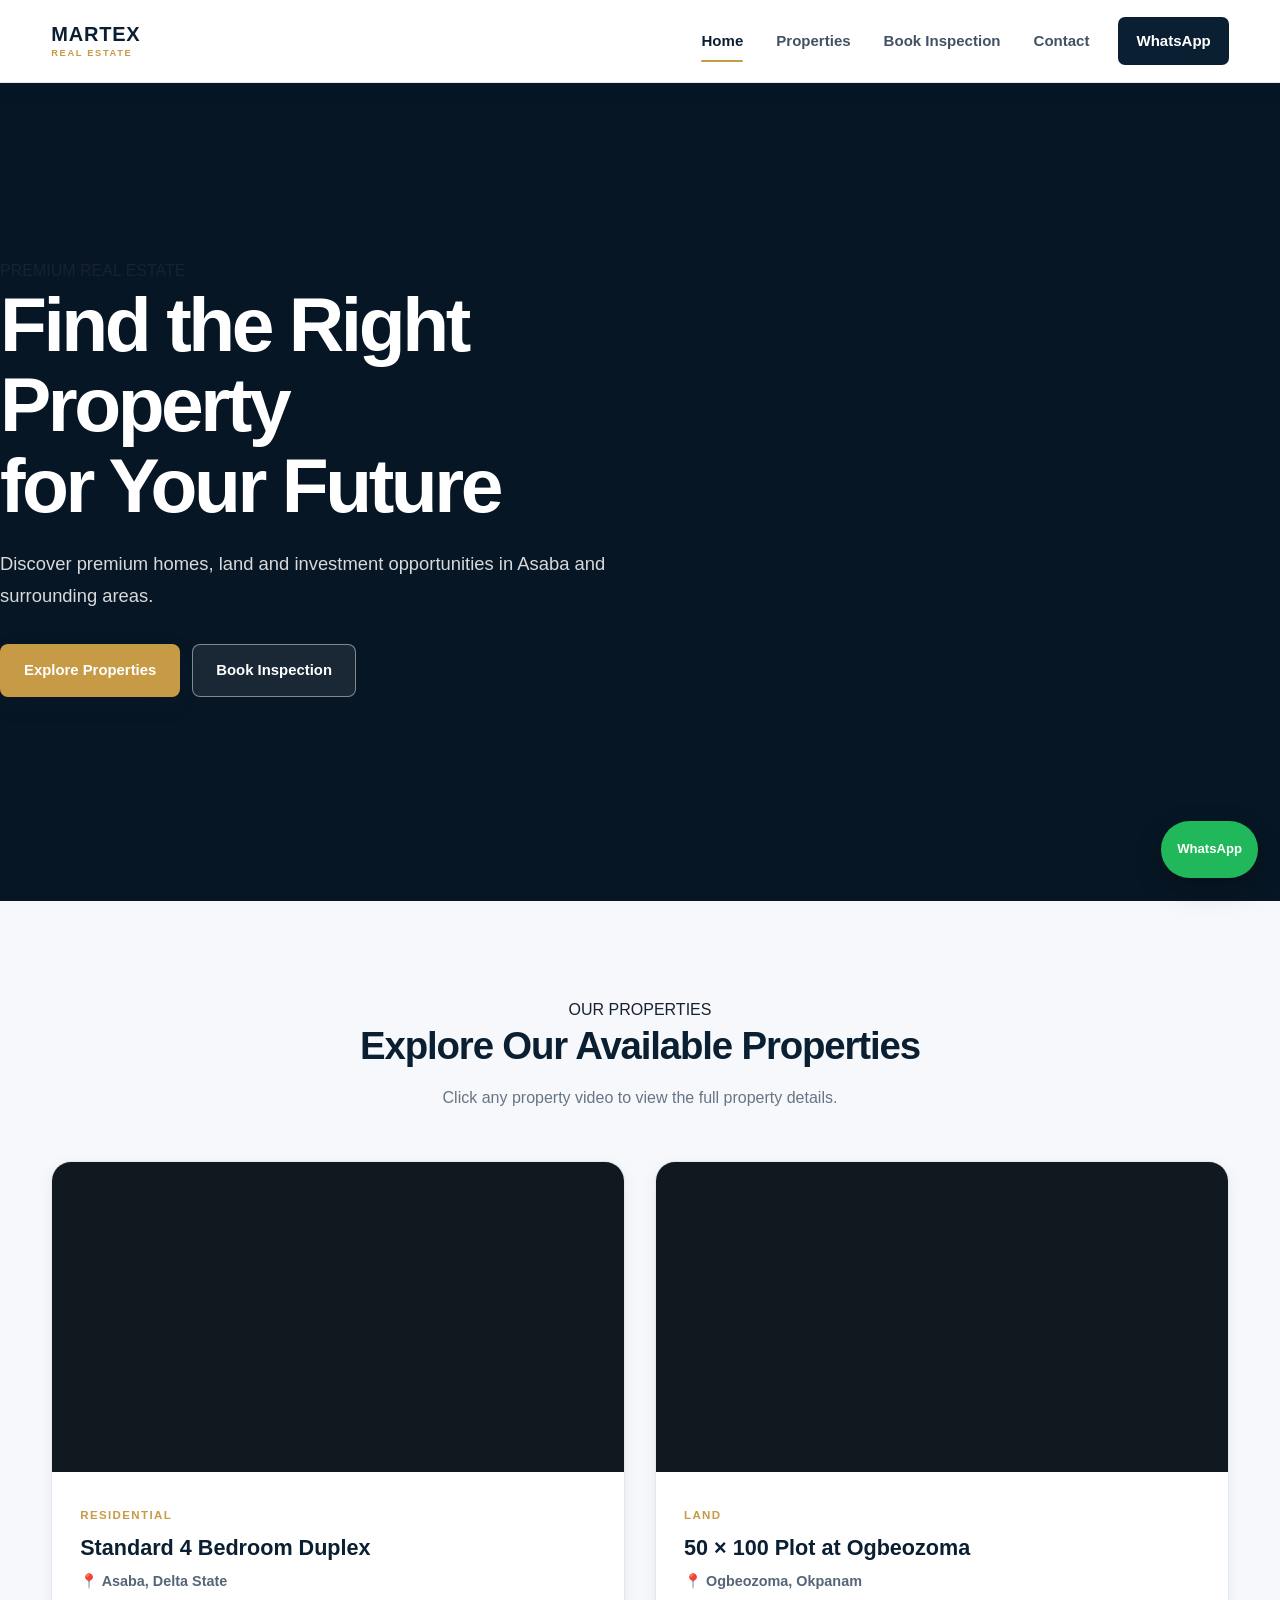
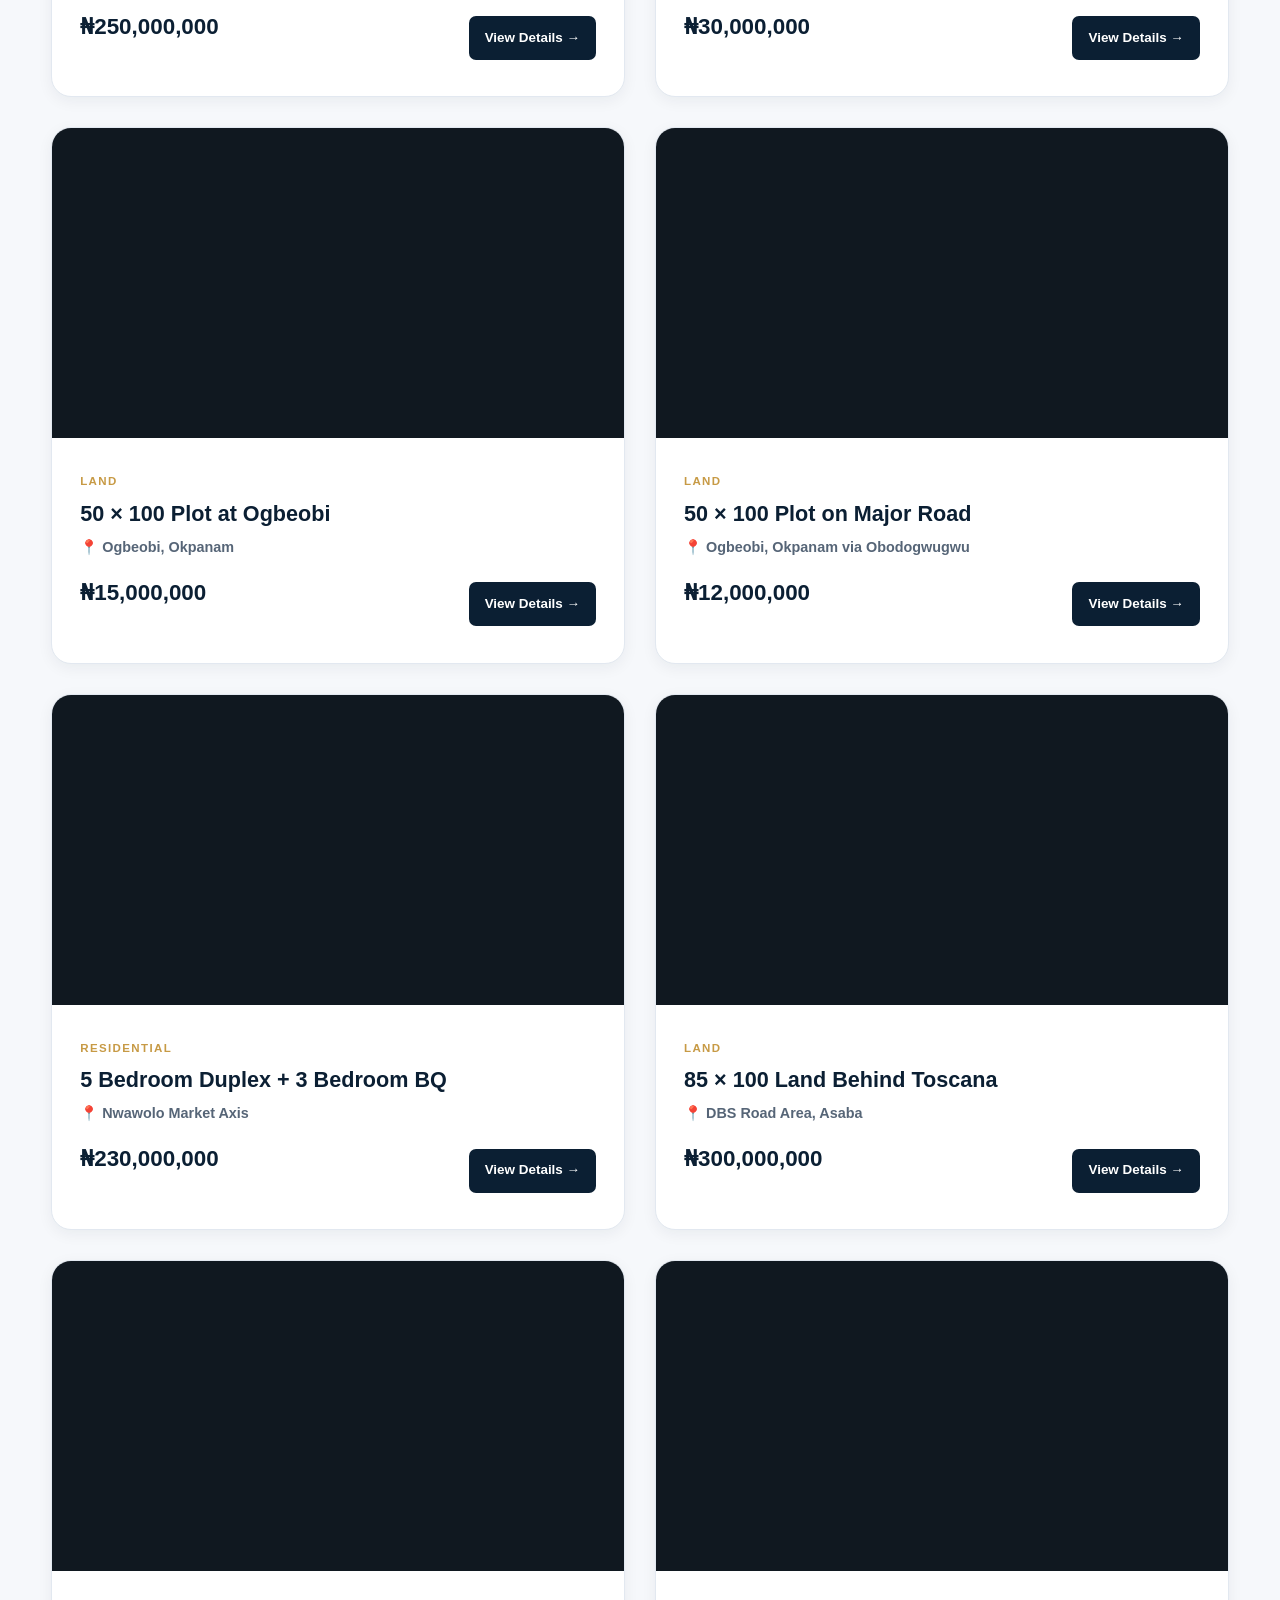
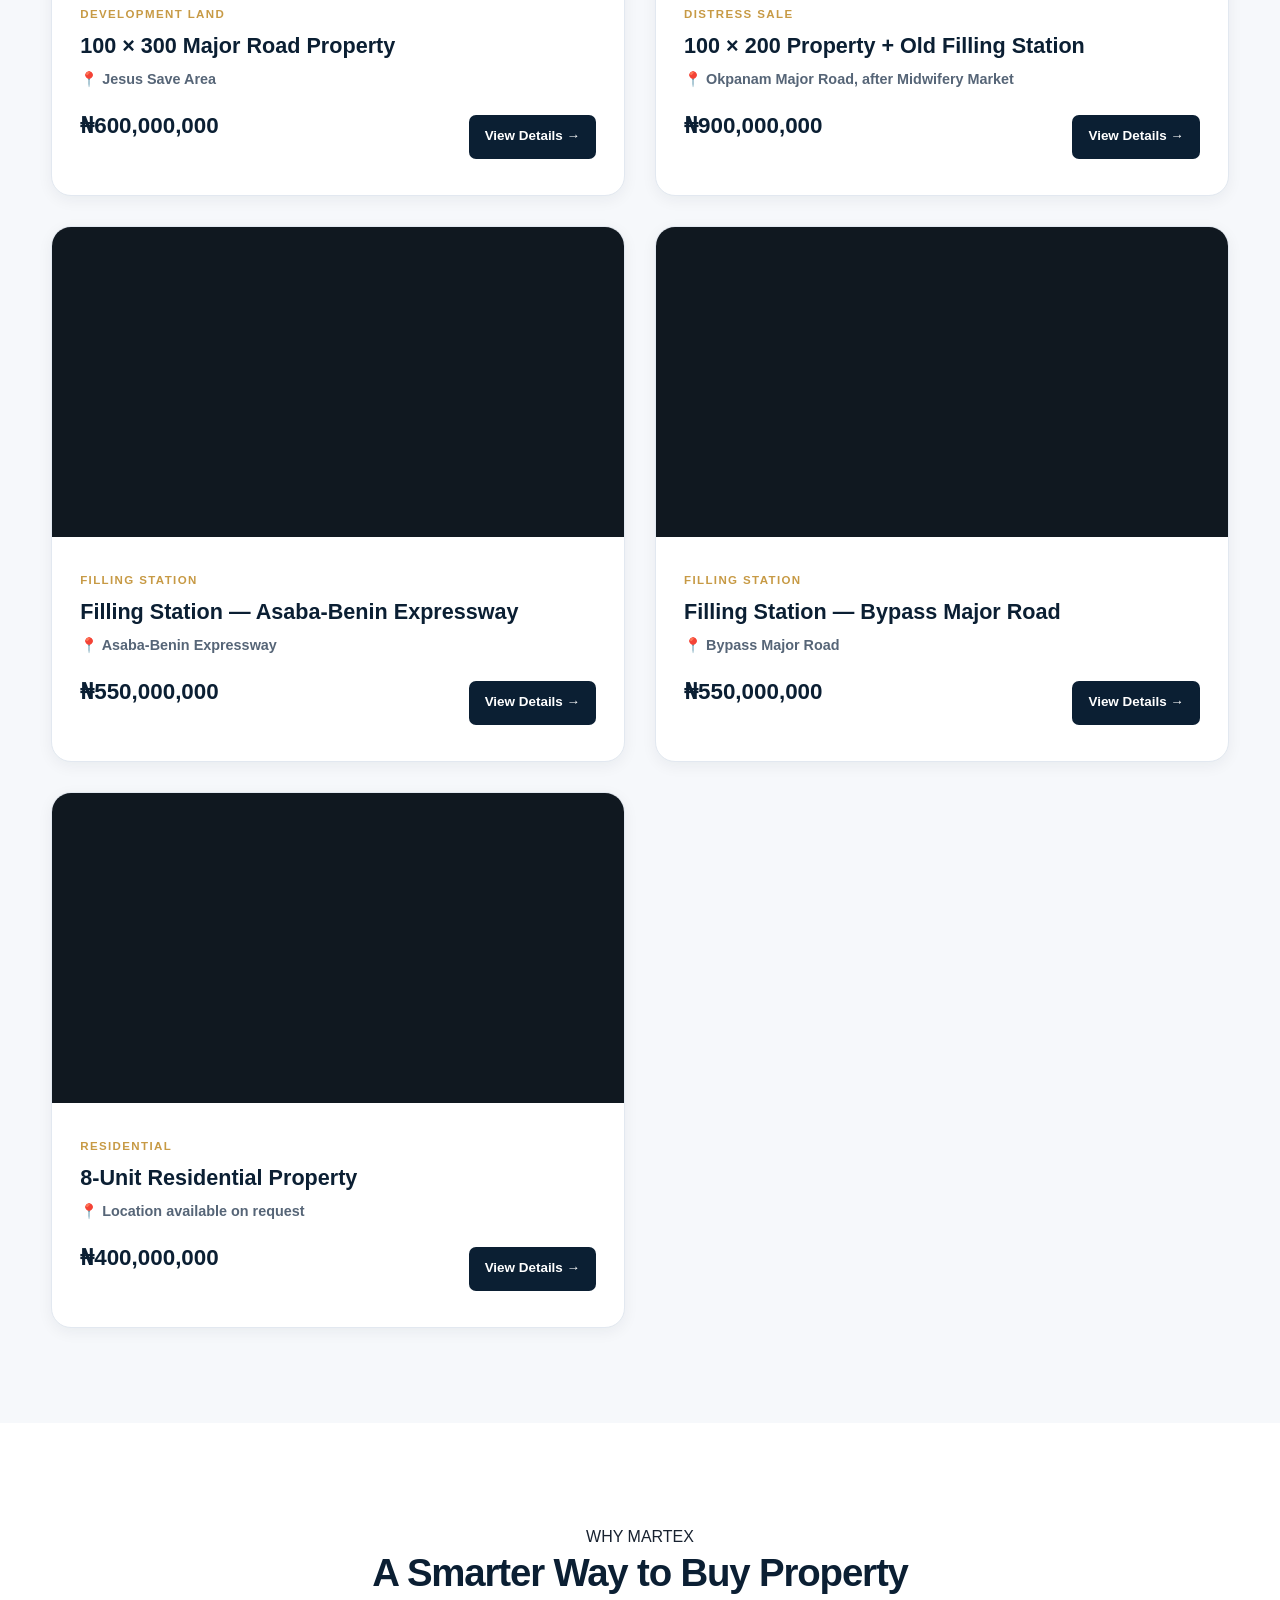
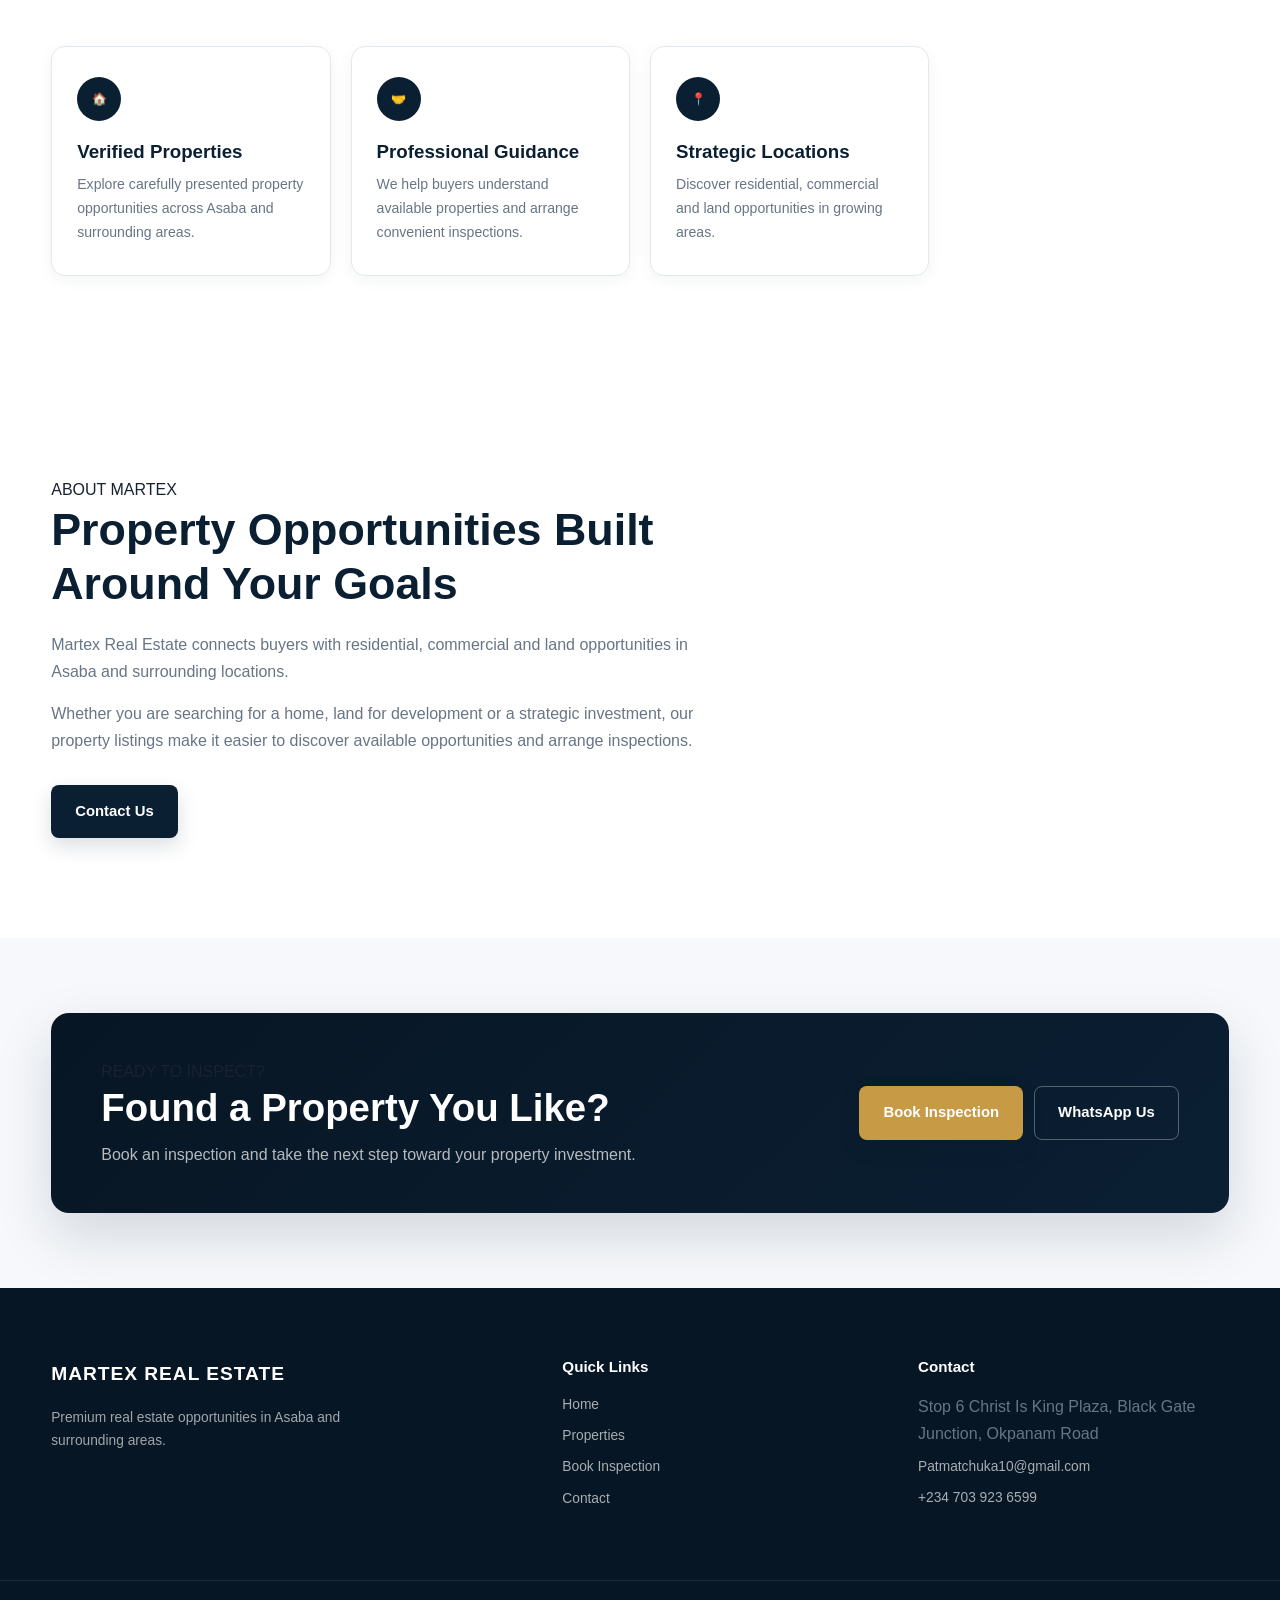
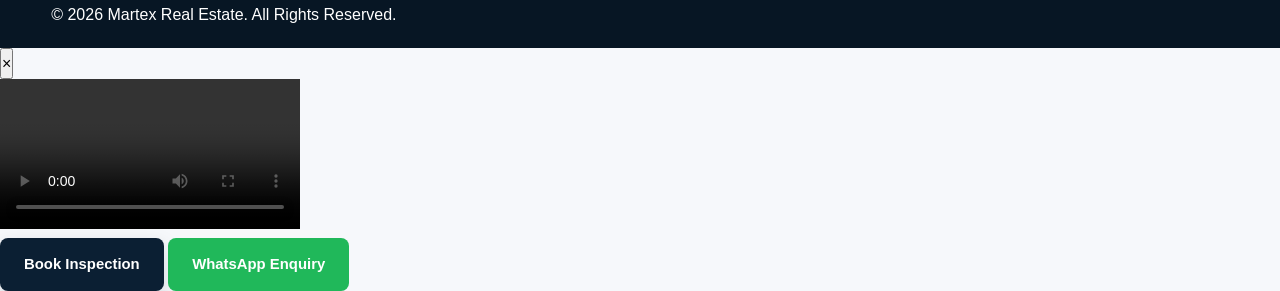
==== commit c8ee1760: "Update index.html" ====
--- a/index.html
+++ b/index.html
@@ -7,7 +7,7 @@
     <title>Martex Real Estate | Premium Properties in Asaba</title>
 
     <meta name="description"
-          content="Martex Real Estate offers premium properties, land, residential homes and commercial investment opportunities in Asaba and surrounding areas.">
+          content="Martex Real Estate offers premium properties, land and investment opportunities in Asaba and surrounding areas.">
 
     <link rel="stylesheet" href="style.css">
 </head>
@@ -15,7 +15,9 @@
 <body>
 
 <!-- ================= HEADER ================= -->
+
 <header class="site-header">
+
     <div class="container header-container">
 
         <a href="index.html" class="logo">
@@ -23,1001 +25,1098 @@
             <span class="logo-sub">REAL ESTATE</span>
         </a>
 
-        <button class="menu-toggle"
-                type="button"
-                aria-label="Open navigation"
-                aria-expanded="false">
+        <button
+            class="menu-toggle"
+            type="button"
+            aria-label="Open navigation"
+            aria-expanded="false">
+
             <span></span>
             <span></span>
             <span></span>
+
         </button>
 
         <nav class="main-nav">
+
+            <a href="index.html" class="active">Home</a>
+
+            <a href="properties.html">Properties</a>
+
+            <a href="inspection.html">Book Inspection</a>
+
+            <a href="contact.html">Contact</a>
+
+            <a
+                href="https://wa.me/2347039236599"
+                target="_blank"
+                rel="noopener"
+                class="nav-whatsapp">
+                WhatsApp
+            </a>
+
+        </nav>
+
+    </div>
+
+</header>
+
+
+<!-- ================= HERO ================= -->
+
+<section class="hero">
+
+    <div class="hero-video-wrap">
+
+        <video
+            class="hero-video"
+            autoplay
+            muted
+            loop
+            playsinline
+            preload="metadata"
+            poster="images/hero.jpg">
+
+            <source
+                src="videos/9277ff0c-9338-426d-9b4c-d5c2a5b5edbe.mp4"
+                type="video/mp4">
+
+        </video>
+
+        <div class="hero-overlay"></div>
+
+    </div>
+
+    <div class="hero-content">
+
+        <span class="hero-eyebrow">
+            PREMIUM REAL ESTATE
+        </span>
+
+        <h1>
+            Find the Right Property<br>
+            for Your Future
+        </h1>
+
+        <p>
+            Discover premium homes, land and investment opportunities
+            in Asaba and surrounding areas.
+        </p>
+
+        <div class="hero-actions">
+
+            <a href="properties.html" class="btn btn-primary">
+                Explore Properties
+            </a>
+
+            <a href="inspection.html" class="btn btn-outline">
+                Book Inspection
+            </a>
+
+        </div>
+
+    </div>
+
+</section>
+
+
+<!-- ================= PROPERTIES ================= -->
+
+<section class="properties-section" id="properties">
+
+    <div class="container">
+
+        <div class="section-heading">
+
+            <span class="section-eyebrow">
+                OUR PROPERTIES
+            </span>
+
+            <h2>
+                Explore Our Available Properties
+            </h2>
+
+            <p>
+                Click any property video to view the full property details.
+            </p>
+
+        </div>
+
+
+        <div class="property-grid">
+
+
+            <!-- PROPERTY 1 -->
+
+            <article
+                class="property-card property-popup-trigger"
+                data-property="1">
+
+                <div class="property-media">
+
+                    <video
+                        playsinline
+                        preload="metadata"
+                        poster="images/hero.jpg">
+
+                        <source
+                            src="videos/9277ff0c-9338-426d-9b4c-d5c2a5b5edbe.mp4"
+                            type="video/mp4">
+
+                    </video>
+
+                    <div class="video-click-overlay">
+                        <span class="play-detail-icon">▶️</span>
+                        <span>View Property Details</span>
+                    </div>
+
+                </div>
+
+                <div class="property-content">
+
+                    <span class="property-type">
+                        RESIDENTIAL
+                    </span>
+
+                    <h3>
+                        Standard 4 Bedroom Duplex
+                    </h3>
+
+                    <p class="property-location">
+                        📍 Asaba, Delta State
+                    </p>
+
+                    <div class="property-bottom">
+
+                        <strong class="property-price">
+                            ₦250,000,000
+                        </strong>
+
+                        <span class="property-link">
+                            View Details →
+                        </span>
+
+                    </div>
+
+                </div>
+
+            </article>
+
+
+            <!-- PROPERTY 2 -->
+
+            <article
+                class="property-card property-popup-trigger"
+                data-property="2">
+
+                <div class="property-media">
+
+                    <video playsinline preload="metadata">
+
+                        <source
+                            src="videos/2fe50783-5a32-494f-a589-d8ec00e73803.mp4"
+                            type="video/mp4">
+
+                    </video>
+
+                    <div class="video-click-overlay">
+                        <span class="play-detail-icon">▶️</span>
+                        <span>View Property Details</span>
+                    </div>
+
+                </div>
+
+                <div class="property-content">
+
+                    <span class="property-type">
+                        LAND
+                    </span>
+
+                    <h3>
+                        50 × 100 Plot at Ogbeozoma
+                    </h3>
+
+                    <p class="property-location">
+                        📍 Ogbeozoma, Okpanam
+                    </p>
+
+                    <div class="property-bottom">
+
+                        <strong class="property-price">
+                            ₦30,000,000
+                        </strong>
+
+                        <span class="property-link">
+                            View Details →
+                        </span>
+
+                    </div>
+
+                </div>
+
+            </article>
+
+
+            <!-- PROPERTY 3 -->
+
+            <article
+                class="property-card property-popup-trigger"
+                data-property="3">
+
+                <div class="property-media">
+
+                    <video playsinline preload="metadata">
+
+                        <source
+                            src="videos/36e095e9-6b17-48f2-903c-01e6a609272d.mp4"
+                            type="video/mp4">
+
+                    </video>
+
+                    <div class="video-click-overlay">
+                        <span class="play-detail-icon">▶️</span>
+                        <span>View Property Details</span>
+                    </div>
+
+                </div>
+
+                <div class="property-content">
+
+                    <span class="property-type">
+                        LAND
+                    </span>
+
+                    <h3>
+                        50 × 100 Plot at Ogbeobi
+                    </h3>
+
+                    <p class="property-location">
+                        📍 Ogbeobi, Okpanam
+                    </p>
+
+                    <div class="property-bottom">
+
+                        <strong class="property-price">
+                            ₦15,000,000
+                        </strong>
+
+                        <span class="property-link">
+                            View Details →
+                        </span>
+
+                    </div>
+
+                </div>
+
+            </article>
+
+
+            <!-- PROPERTY 4 -->
+
+            <article
+                class="property-card property-popup-trigger"
+                data-property="4">
+
+                <div class="property-media">
+
+                    <video playsinline preload="metadata">
+
+                        <source
+                            src="videos/19f5de24-ee07-4d5d-b165-5d4977b88d10.mp4"
+                            type="video/mp4">
+
+                    </video>
+
+                    <div class="video-click-overlay">
+                        <span class="play-detail-icon">▶️</span>
+                        <span>View Property Details</span>
+                    </div>
+
+                </div>
+
+                <div class="property-content">
+
+                    <span class="property-type">
+                        LAND
+                    </span>
+
+                    <h3>
+                        50 × 100 Plot on Major Road
+                    </h3>
+
+                    <p class="property-location">
+                        📍 Ogbeobi, Okpanam via Obodogwugwu
+                    </p>
+
+                    <div class="property-bottom">
+
+                        <strong class="property-price">
+                            ₦12,000,000
+                        </strong>
+
+                        <span class="property-link">
+                            View Details →
+                        </span>
+
+                    </div>
+
+                </div>
+
+            </article>
+
+
+            <!-- PROPERTY 5 -->
+
+            <article
+                class="property-card property-popup-trigger"
+                data-property="5">
+
+                <div class="property-media">
+
+                    <video playsinline preload="metadata">
+
+                        <source
+                            src="videos/edc396a6-b1be-4311-8ad6-0580419b0c55.mp4"
+                            type="video/mp4">
+
+                    </video>
+
+                    <div class="video-click-overlay">
+                        <span class="play-detail-icon">▶️</span>
+                        <span>View Property Details</span>
+                    </div>
+
+                </div>
+
+                <div class="property-content">
+
+                    <span class="property-type">
+                        RESIDENTIAL
+                    </span>
+
+                    <h3>
+                        5 Bedroom Duplex + 3 Bedroom BQ
+                    </h3>
+
+                    <p class="property-location">
+                        📍 Nwawolo Market Axis
+                    </p>
+
+                    <div class="property-bottom">
+
+                        <strong class="property-price">
+                            ₦230,000,000
+                        </strong>
+
+                        <span class="property-link">
+                            View Details →
+                        </span>
+
+                    </div>
+
+                </div>
+
+            </article>
+
+
+            <!-- PROPERTY 6 -->
+
+            <article
+                class="property-card property-popup-trigger"
+                data-property="6">
+
+                <div class="property-media">
+
+                    <video playsinline preload="metadata">
+
+                        <source
+                            src="videos/c9f3dc22-ebae-4fb6-bf9a-a4d7fa1f5497.mp4"
+                            type="video/mp4">
+
+                    </video>
+
+                    <div class="video-click-overlay">
+                        <span class="play-detail-icon">▶️</span>
+                        <span>View Property Details</span>
+                    </div>
+
+                </div>
+
+                <div class="property-content">
+
+                    <span class="property-type">
+                        LAND
+                    </span>
+
+                    <h3>
+                        85 × 100 Land Behind Toscana
+                    </h3>
+
+                    <p class="property-location">
+                        📍 DBS Road Area, Asaba
+                    </p>
+
+                    <div class="property-bottom">
+
+                        <strong class="property-price">
+                            ₦300,000,000
+                        </strong>
+
+                        <span class="property-link">
+                            View Details →
+                        </span>
+
+                    </div>
+
+                </div>
+
+            </article>
+
+
+            <!-- PROPERTY 7 -->
+
+            <article
+                class="property-card property-popup-trigger"
+                data-property="7">
+
+                <div class="property-media">
+
+                    <video playsinline preload="metadata">
+
+                        <source
+                            src="videos/f1d9eb16-32b4-457a-b9a3-bfdbc5372603.mp4"
+                            type="video/mp4">
+
+                    </video>
+
+                    <div class="video-click-overlay">
+                        <span class="play-detail-icon">▶️</span>
+                        <span>View Property Details</span>
+                    </div>
+
+                </div>
+
+                <div class="property-content">
+
+                    <span class="property-type">
+                        DEVELOPMENT LAND
+                    </span>
+
+                    <h3>
+                        100 × 300 Major Road Property
+                    </h3>
+
+                    <p class="property-location">
+                        📍 Jesus Save Area
+                    </p>
+
+                    <div class="property-bottom">
+
+                        <strong class="property-price">
+                            ₦600,000,000
+                        </strong>
+
+                        <span class="property-link">
+                            View Details →
+                        </span>
+
+                    </div>
+
+                </div>
+
+            </article>
+
+
+            <!-- PROPERTY 8 -->
+
+            <article
+                class="property-card property-popup-trigger"
+                data-property="8">
+
+                <div class="property-media">
+
+                    <video playsinline preload="metadata">
+
+                        <source
+                            src="videos/19cfa11f-5ef5-4e1f-9eb2-996d17d24288.mp4"
+                            type="video/mp4">
+
+                    </video>
+
+                    <div class="video-click-overlay">
+                        <span class="play-detail-icon">▶️</span>
+                        <span>View Property Details</span>
+                    </div>
+
+                </div>
+
+                <div class="property-content">
+
+                    <span class="property-type">
+                        DISTRESS SALE
+                    </span>
+
+                    <h3>
+                        100 × 200 Property + Old Filling Station
+                    </h3>
+
+                    <p class="property-location">
+                        📍 Okpanam Major Road, after Midwifery Market
+                    </p>
+
+                    <div class="property-bottom">
+
+                        <strong class="property-price">
+                            ₦900,000,000
+                        </strong>
+
+                        <span class="property-link">
+                            View Details →
+                        </span>
+
+                    </div>
+
+                </div>
+
+            </article>
+
+
+            <!-- PROPERTY 9 -->
+
+            <article
+                class="property-card property-popup-trigger"
+                data-property="9">
+
+                <div class="property-media">
+
+                    <video playsinline preload="metadata">
+
+                        <source
+                            src="videos/96dffd6c-0462-488a-a1a9-ca3c835c2bed.mp4"
+                            type="video/mp4">
+
+                    </video>
+
+                    <div class="video-click-overlay">
+                        <span class="play-detail-icon">▶️</span>
+                        <span>View Property Details</span>
+                    </div>
+
+                </div>
+
+                <div class="property-content">
+
+                    <span class="property-type">
+                        FILLING STATION
+                    </span>
+
+                    <h3>
+                        Filling Station — Asaba-Benin Expressway
+                    </h3>
+
+                    <p class="property-location">
+                        📍 Asaba-Benin Expressway
+                    </p>
+
+                    <div class="property-bottom">
+
+                        <strong class="property-price">
+                            ₦550,000,000
+                        </strong>
+
+                        <span class="property-link">
+                            View Details →
+                        </span>
+
+                    </div>
+
+                </div>
+
+            </article>
+
+
+            <!-- PROPERTY 10 -->
+
+            <article
+                class="property-card property-popup-trigger"
+                data-property="10">
+
+                <div class="property-media">
+
+                    <video playsinline preload="metadata">
+
+                        <source
+                            src="videos/88e8da1b-b4a8-4e37-a003-c940d0f9dbae.mp4"
+                            type="video/mp4">
+
+                    </video>
+
+                    <div class="video-click-overlay">
+                        <span class="play-detail-icon">▶️</span>
+                        <span>View Property Details</span>
+                    </div>
+
+                </div>
+
+                <div class="property-content">
+
+                    <span class="property-type">
+                        FILLING STATION
+                    </span>
+
+                    <h3>
+                        Filling Station — Bypass Major Road
+                    </h3>
+
+                    <p class="property-location">
+                        📍 Bypass Major Road
+                    </p>
+
+                    <div class="property-bottom">
+
+                        <strong class="property-price">
+                            ₦550,000,000
+                        </strong>
+
+                        <span class="property-link">
+                            View Details →
+                        </span>
+
+                    </div>
+
+                </div>
+
+            </article>
+
+
+            <!-- PROPERTY 11 -->
+
+            <article
+                class="property-card property-popup-trigger"
+                data-property="11">
+
+                <div class="property-media">
+
+                    <video playsinline preload="metadata">
+
+                        <source
+                            src="videos/81680efb-c79c-4e5f-9496-07b3a2837c62.mp4"
+                            type="video/mp4">
+
+                    </video>
+
+                    <div class="video-click-overlay">
+                        <span class="play-detail-icon">▶️</span>
+                        <span>View Property Details</span>
+                    </div>
+
+                </div>
+
+                <div class="property-content">
+
+                    <span class="property-type">
+                        RESIDENTIAL
+                    </span>
+
+                    <h3>
+                        8-Unit Residential Property
+                    </h3>
+
+                    <p class="property-location">
+                        📍 Location available on request
+                    </p>
+
+                    <div class="property-bottom">
+
+                        <strong class="property-price">
+                            ₦400,000,000
+                        </strong>
+
+                        <span class="property-link">
+                            View Details →
+                        </span>
+
+                    </div>
+
+                </div>
+
+            </article>
+
+        </div>
+
+    </div>
+
+</section>
+
+
+<!-- ================= WHY MARTEX ================= -->
+
+<section class="why-section">
+
+    <div class="container">
+
+        <div class="section-heading">
+
+            <span class="section-eyebrow">
+                WHY MARTEX
+            </span>
+
+            <h2>
+                A Smarter Way to Buy Property
+            </h2>
+
+        </div>
+
+        <div class="why-grid">
+
+            <div class="why-card">
+
+                <div class="why-icon">🏠</div>
+
+                <h3>
+                    Verified Properties
+                </h3>
+
+                <p>
+                    Explore carefully presented property opportunities
+                    across Asaba and surrounding areas.
+                </p>
+
+            </div>
+
+
+            <div class="why-card">
+
+                <div class="why-icon">🤝</div>
+
+                <h3>
+                    Professional Guidance
+                </h3>
+
+                <p>
+                    We help buyers understand available properties and
+                    arrange convenient inspections.
+                </p>
+
+            </div>
+
+
+            <div class="why-card">
+
+                <div class="why-icon">📍</div>
+
+                <h3>
+                    Strategic Locations
+                </h3>
+
+                <p>
+                    Discover residential, commercial and land opportunities
+                    in growing areas.
+                </p>
+
+            </div>
+
+        </div>
+
+    </div>
+
+</section>
+
+
+<!-- ================= ABOUT ================= -->
+
+<section class="about-section">
+
+    <div class="container about-container">
+
+        <div class="about-content">
+
+            <span class="section-eyebrow">
+                ABOUT MARTEX
+            </span>
+
+            <h2>
+                Property Opportunities Built Around Your Goals
+            </h2>
+
+            <p>
+                Martex Real Estate connects buyers with residential,
+                commercial and land opportunities in Asaba and surrounding
+                locations.
+            </p>
+
+            <p>
+                Whether you are searching for a home, land for development
+                or a strategic investment, our property listings make it
+                easier to discover available opportunities and arrange
+                inspections.
+            </p>
+
+            <a href="contact.html" class="btn btn-primary">
+                Contact Us
+            </a>
+
+        </div>
+
+    </div>
+
+</section>
+
+
+<!-- ================= CTA ================= -->
+
+<section class="cta-section">
+
+    <div class="container cta-container">
+
+        <div>
+
+            <span class="section-eyebrow">
+                READY TO INSPECT?
+            </span>
+
+            <h2>
+                Found a Property You Like?
+            </h2>
+
+            <p>
+                Book an inspection and take the next step toward your
+                property investment.
+            </p>
+
+        </div>
+
+        <div class="cta-actions">
+
+            <a href="inspection.html" class="btn btn-primary">
+                Book Inspection
+            </a>
+
+            <a
+                href="https://wa.me/2347039236599"
+                target="_blank"
+                rel="noopener"
+                class="btn btn-outline">
+
+                WhatsApp Us
+
+            </a>
+
+        </div>
+
+    </div>
+
+</section>
+
+
+<!-- ================= FOOTER ================= -->
+
+<footer class="site-footer">
+
+    <div class="container footer-container">
+
+        <div class="footer-about">
+
+            <div class="footer-logo">
+                MARTEX
+                <span>REAL ESTATE</span>
+            </div>
+
+            <p>
+                Premium real estate opportunities in Asaba and
+                surrounding areas.
+            </p>
+
+        </div>
+
+
+        <div class="footer-links">
+
+            <h3>
+                Quick Links
+            </h3>
+
             <a href="index.html">Home</a>
+
             <a href="properties.html">Properties</a>
+
             <a href="inspection.html">Book Inspection</a>
+
             <a href="contact.html">Contact</a>
+
+        </div>
+
+
+        <div class="footer-contact">
+
+            <h3>
+                Contact
+            </h3>
+
+            <p>
+                Stop 6 Christ Is King Plaza,
+                Black Gate Junction,
+                Okpanam Road
+            </p>
+
+            <a href="mailto:Patmatchuka10@gmail.com">
+                Patmatchuka10@gmail.com
+            </a>
+
             <a href="https://wa.me/2347039236599"
                target="_blank"
                rel="noopener">
-                WhatsApp
+
+                +234 703 923 6599
+
             </a>
-        </nav>
+
+        </div>
 
     </div>
-</header>
-
-
-<!-- ================= HERO ================= -->
-<section class="hero">
-
-    <div class="hero-video-wrap">
-
-        <video class="hero-video"
-               autoplay
-               muted
-               loop
-               playsinline
-               poster="images/hero.jpg">
-
-            <source
-                src="videos/9277ff0c-9338-426d-9b4c-d5c2a5b5edbe.mp4"
-                type="video/mp4">
-
-            Your browser does not support HTML5 video.
-        </video>
-
-        <div class="hero-overlay"></div>
+
+
+    <div class="footer-bottom">
+
+        <div class="container">
+
+            ©️ <span class="current-year"></span>
+            Martex Real Estate. All Rights Reserved.
+
+        </div>
 
     </div>
 
-    <div class="container hero-content">
-
-        <p class="hero-eyebrow">
-            PREMIUM REAL ESTATE
-        </p>
-
-        <h1>
-            Find the Right Property.<br>
-            Make the Right Investment.
-        </h1>
-
-        <p>
-            Discover carefully selected residential,
-            commercial and land opportunities in
-            Asaba and surrounding areas.
-        </p>
-
-        <div class="hero-actions">
-
-            <a href="properties.html" class="btn btn-primary">
-                View Properties
-            </a>
-
-            <a href="inspection.html" class="btn btn-secondary">
-                Book an Inspection
-            </a>
+</footer>
+
+
+<!-- ================= FLOATING WHATSAPP ================= -->
+
+<a
+    href="https://wa.me/2347039236599"
+    class="floating-whatsapp"
+    target="_blank"
+    rel="noopener"
+    aria-label="Chat with Martex Real Estate on WhatsApp">
+
+    WhatsApp
+
+</a>
+
+
+<!-- ================= PROPERTY POPUP ================= -->
+
+<div
+    class="property-modal"
+    id="propertyModal"
+    aria-hidden="true">
+
+    <div class="property-modal-backdrop"></div>
+
+    <div
+        class="property-modal-dialog"
+        role="dialog"
+        aria-modal="true"
+        aria-labelledby="modalPropertyTitle">
+
+        <button
+            type="button"
+            class="property-modal-close"
+            id="closePropertyModal"
+            aria-label="Close property details">
+
+            ×
+
+        </button>
+
+
+        <div class="property-modal-video">
+
+            <video
+                id="modalPropertyVideo"
+                controls
+                playsinline
+                preload="metadata">
+
+                <source id="modalVideoSource" src="" type="video/mp4">
+
+            </video>
 
         </div>
 
+
+        <div class="property-modal-content">
+
+            <span
+                class="property-modal-type"
+                id="modalPropertyType">
+            </span>
+
+            <h2 id="modalPropertyTitle"></h2>
+
+            <div
+                class="property-modal-price"
+                id="modalPropertyPrice">
+            </div>
+
+            <p
+                class="property-modal-location"
+                id="modalPropertyLocation">
+            </p>
+
+            <div
+                class="property-modal-details"
+                id="modalPropertyDetails">
+            </div>
+
+
+            <div class="property-modal-actions">
+
+                <a
+                    href="inspection.html"
+                    id="modalInspectionButton"
+                    class="btn btn-primary">
+
+                    Book Inspection
+
+                </a>
+
+                <a
+                    href="https://wa.me/2347039236599"
+                    id="modalWhatsappButton"
+                    target="_blank"
+                    rel="noopener"
+                    class="btn btn-whatsapp">
+
+                    WhatsApp Enquiry
+
+                </a>
+
+            </div>
+
+        </div>
+
     </div>
 
-</section>
-
-
-<!-- ================= PROPERTIES ================= -->
-<section class="properties-section">
-
-    <div class="container">
-
-        <div class="section-heading">
-
-            <p class="section-eyebrow">
-                FEATURED PROPERTIES
-            </p>
-
-            <h2>
-                Explore Our Available Properties
-            </h2>
-
-            <p>
-                Explore selected properties available
-                for purchase and investment.
-            </p>
-
-        </div>
-
-
-        <div class="property-grid">
-
-
-            <!-- PROPERTY 1 -->
-            <article class="property-card">
-
-                <div class="property-media">
-
-                    <video controls
-                           playsinline
-                           preload="metadata">
-
-                        <source
-                            src="videos/9277ff0c-9338-426d-9b4c-d5c2a5b5edbe.mp4"
-                            type="video/mp4">
-
-                    </video>
-
-                </div>
-
-                <div class="property-content">
-
-                    <span class="property-type">
-                        RESIDENTIAL
-                    </span>
-
-                    <h3>
-                        Standard 4 Bedroom Duplex
-                    </h3>
-
-                    <p class="property-location">
-                        📍 Asaba, Delta State
-                    </p>
-
-                    <div class="property-bottom">
-
-                        <strong class="property-price">
-                            ₦250,000,000
-                        </strong>
-
-                        <a href="inspection.html?property=Standard%204%20Bedroom%20Duplex"
-                           class="property-link">
-                            View Property →
-                        </a>
-
-                    </div>
-
-                </div>
-
-            </article>
-
-
-            <!-- PROPERTY 2 -->
-            <article class="property-card">
-
-                <div class="property-media">
-
-                    <video controls
-                           playsinline
-                           preload="metadata">
-
-                        <source
-                            src="videos/2fe50783-5a32-494f-a589-d8ec00e73803.mp4"
-                            type="video/mp4">
-
-                    </video>
-
-                </div>
-
-                <div class="property-content">
-
-                    <span class="property-type">
-                        LAND
-                    </span>
-
-                    <h3>
-                        50 × 100 Plot at Ogbeozoma
-                    </h3>
-
-                    <p class="property-location">
-                        📍 Ogbeozoma, Okpanam
-                    </p>
-
-                    <div class="property-bottom">
-
-                        <strong class="property-price">
-                            ₦30,000,000
-                        </strong>
-
-                        <a href="inspection.html?property=50%20%C3%97%20100%20Plot%20at%20Ogbeozoma"
-                           class="property-link">
-                            View Property →
-                        </a>
-
-                    </div>
-
-                </div>
-
-            </article>
-
-
-            <!-- PROPERTY 3 -->
-            <article class="property-card">
-
-                <div class="property-media">
-
-                    <video controls
-                           playsinline
-                           preload="metadata">
-
-                        <source
-                            src="videos/36e095e9-6b17-48f2-903c-01e6a609272d.mp4"
-                            type="video/mp4">
-
-                    </video>
-
-                </div>
-
-                <div class="property-content">
-
-                    <span class="property-type">
-                        LAND
-                    </span>
-
-                    <h3>
-                        50 × 100 Plot at Ogbeobi
-                    </h3>
-
-                    <p class="property-location">
-                        📍 Ogbeobi, Okpanam
-                    </p>
-
-                    <div class="property-bottom">
-
-                        <strong class="property-price">
-                            ₦15,000,000
-                        </strong>
-
-                        <a href="inspection.html?property=50%20%C3%97%20100%20Plot%20at%20Ogbeobi"
-                           class="property-link">
-                            View Property →
-                        </a>
-
-                    </div>
-
-                </div>
-
-            </article>
-
-
-            <!-- PROPERTY 4 -->
-            <article class="property-card">
-
-                <div class="property-media">
-
-                    <video controls
-                           playsinline
-                           preload="metadata">
-
-                        <source
-                            src="videos/19f5de24-ee07-4d5d-b165-5d4977b88d10.mp4"
-                            type="video/mp4">
-
-                    </video>
-
-                </div>
-
-                <div class="property-content">
-
-                    <span class="property-type">
-                        LAND
-                    </span>
-
-                    <h3>
-                        50 × 100 Plot on Major Road
-                    </h3>
-
-                    <p class="property-location">
-                        📍 Ogbeobi, Okpanam via Obodogwugwu
-                    </p>
-
-                    <div class="property-bottom">
-
-                        <strong class="property-price">
-                            ₦12,000,000
-                        </strong>
-
-                        <a href="inspection.html?property=50%20%C3%97%20100%20Plot%20on%20Major%20Road"
-                           class="property-link">
-                            View Property →
-                        </a>
-
-                    </div>
-
-                </div>
-
-            </article>
-
-
-            <!-- PROPERTY 5 -->
-            <article class="property-card">
-
-                <div class="property-media">
-
-                    <video controls
-                           playsinline
-                           preload="metadata">
-
-                        <source
-                            src="videos/edc396a6-b1be-4311-8ad6-0580419b0c55.mp4"
-                            type="video/mp4">
-
-                    </video>
-
-                </div>
-
-                <div class="property-content">
-
-                    <span class="property-type">
-                        RESIDENTIAL
-                    </span>
-
-                    <h3>
-                        5 Bedroom Duplex + 3 Bedroom BQ
-                    </h3>
-
-                    <p class="property-location">
-                        📍 Nwawolo Market Axis
-                    </p>
-
-                    <div class="property-bottom">
-
-                        <strong class="property-price">
-                            ₦230,000,000
-                        </strong>
-
-                        <a href="inspection.html?property=5%20Bedroom%20Duplex%20%2B%203%20Bedroom%20BQ"
-                           class="property-link">
-                            View Property →
-                        </a>
-
-                    </div>
-
-                </div>
-
-            </article>
-
-
-            <!-- PROPERTY 6 -->
-            <article class="property-card">
-
-                <div class="property-media">
-
-                    <video controls
-                           playsinline
-                           preload="metadata">
-
-                        <source
-                            src="videos/c9f3dc22-ebae-4fb6-bf9a-a4d7fa1f5497.mp4"
-                            type="video/mp4">
-
-                    </video>
-
-                </div>
-
-                <div class="property-content">
-
-                    <span class="property-type">
-                        LAND
-                    </span>
-
-                    <h3>
-                        85 × 100 Land Behind Toscana
-                    </h3>
-
-                    <p class="property-location">
-                        📍 DBS Road Area, Asaba
-                    </p>
-
-                    <div class="property-bottom">
-
-                        <strong class="property-price">
-                            ₦300,000,000
-                        </strong>
-
-                        <a href="inspection.html?property=85%20%C3%97%20100%20Land%20Behind%20Toscana"
-                           class="property-link">
-                            View Property →
-                        </a>
-
-                    </div>
-
-                </div>
-
-            </article>
-
-
-            <!-- PROPERTY 7 -->
-            <article class="property-card">
-
-                <div class="property-media">
-
-                    <video controls
-                           playsinline
-                           preload="metadata">
-
-                        <source
-                            src="videos/f1d9eb16-32b4-457a-b9a3-bfdbc5372603.mp4"
-                            type="video/mp4">
-
-                    </video>
-
-                </div>
-
-                <div class="property-content">
-
-                    <span class="property-type">
-                        DEVELOPMENT LAND
-                    </span>
-
-                    <h3>
-                        100 × 300 Major Road Property
-                    </h3>
-
-                    <p class="property-location">
-                        📍 Jesus Save Area
-                    </p>
-
-                    <div class="property-bottom">
-
-                        <strong class="property-price">
-                            ₦600,000,000
-                        </strong>
-
-                        <a href="inspection.html?property=100%20%C3%97%20300%20Major%20Road%20Property"
-                           class="property-link">
-                            View Property →
-                        </a>
-
-                    </div>
-
-                </div>
-
-            </article>
-
-
-            <!-- ================= NEW PROPERTY 8 ================= -->
-            <article class="property-card">
-
-                <div class="property-media">
-
-                    <video controls
-                           playsinline
-                           preload="metadata">
-
-                        <source
-                            src="videos/19cfa11f-5ef5-4e1f-9eb2-996d17d24288.mp4"
-                            type="video/mp4">
-
-                    </video>
-
-                </div>
-
-                <div class="property-content">
-
-                    <span class="property-type">
-                        DISTRESS SALE
-                    </span>
-
-                    <h3>
-                        100 × 200 Property with Old Filling Station
-                    </h3>
-
-                    <p class="property-location">
-                        📍 Okpanam Major Road, after Midwifery Market
-                    </p>
-
-                    <p>
-                        100 × 200 land with an existing old
-                        filling station.
-                    </p>
-
-                    <div class="property-bottom">
-
-                        <strong class="property-price">
-                            ₦900,000,000
-                        </strong>
-
-                        <a href="inspection.html?property=100%20%C3%97%20200%20Property%20with%20Old%20Filling%20Station"
-                           class="property-link">
-                            View Property →
-                        </a>
-
-                    </div>
-
-                </div>
-
-            </article>
-
-
-            <!-- ================= NEW PROPERTY 9 ================= -->
-            <article class="property-card">
-
-                <div class="property-media">
-
-                    <video controls
-                           playsinline
-                           preload="metadata">
-
-                        <source
-                            src="videos/96dffd6c-0462-488a-a1a9-ca3c835c2bed.mp4"
-                            type="video/mp4">
-
-                    </video>
-
-                </div>
-
-                <div class="property-content">
-
-                    <span class="property-type">
-                        COMMERCIAL
-                    </span>
-
-                    <h3>
-                        Filling Station for Sale
-                    </h3>
-
-                    <p class="property-location">
-                        📍 Asaba-Benin Expressway
-                    </p>
-
-                    <p>
-                        More than 1 acre of land with
-                        8 pumps. The filling station is
-                        currently not functional.
-                    </p>
-
-                    <p>
-                        All documents are intact.
-                    </p>
-
-                    <div class="property-bottom">
-
-                        <strong class="property-price">
-                            ₦550,000,000
-                        </strong>
-
-                        <a href="inspection.html?property=Filling%20Station%20Asaba-Benin%20Expressway"
-                           class="property-link">
-                            View Property →
-                        </a>
-
-                    </div>
-
-                </div>
-
-            </article>
-
-
-            <!-- ================= NEW PROPERTY 10 ================= -->
-            <article class="property-card">
-
-                <div class="property-media">
-
-                    <video controls
-                           playsinline
-                           preload="metadata">
-
-                        <source
-                            src="videos/88e8da1b-b4a8-4e37-a003-c940d0f9dbae.mp4"
-                            type="video/mp4">
-
-                    </video>
-
-                </div>
-
-                <div class="property-content">
-
-                    <span class="property-type">
-                        COMMERCIAL
-                    </span>
-
-                    <h3>
-                        Filling Station for Sale
-                    </h3>
-
-                    <p class="property-location">
-                        📍 Bypass Major Road
-                    </p>
-
-                    <div class="property-bottom">
-
-                        <strong class="property-price">
-                            ₦550,000,000
-                        </strong>
-
-                        <a href="inspection.html?property=Filling%20Station%20Bypass%20Major%20Road"
-                           class="property-link">
-                            View Property →
-                        </a>
-
-                    </div>
-
-                </div>
-
-            </article>
-
-
-            <!-- ================= NEW PROPERTY 11 ================= -->
-            <article class="property-card">
-
-                <div class="property-media">
-
-                    <video controls
-                           playsinline
-                           preload="metadata">
-
-                        <source
-                            src="videos/81680efb-c79c-4e5f-9496-07b3a2837c62.mp4"
-                            type="video/mp4">
-
-                    </video>
-
-                </div>
-
-                <div class="property-content">
-
-                    <span class="property-type">
-                        RESIDENTIAL
-                    </span>
-
-                    <h3>
-                        6 Units 2-Bedroom & 2 Units 3-Bedroom
-                    </h3>
-
-                    <p class="property-location">
-                        📍 Location available on request
-                    </p>
-
-                    <p>
-                        A residential property consisting
-                        of 6 units of 2-bedroom apartments
-                        and 2 units of 3-bedroom apartments.
-                    </p>
-
-                    <p>
-                        By My Dream Studio.
-                    </p>
-
-                    <div class="property-bottom">
-
-                        <strong class="property-price">
-                            ₦400,000,000
-                        </strong>
-
-                        <a href="inspection.html?property=6%20Units%202-Bedroom%20%26%202%20Units%203-Bedroom"
-                           class="property-link">
-                            View Property →
-                        </a>
-
-                    </div>
-
-                </div>
-
-            </article>
-
-
-        </div>
-
-
-        <div class="section-action">
-
-            <a href="properties.html" class="btn btn-primary">
-                View All Properties
-            </a>
-
-        </div>
-
-    </div>
-
-</section>
-
-
-<!-- ================= WHY MARTEX ================= -->
-<section class="why-section">
-
-    <div class="container">
-
-        <div class="section-heading">
-
-            <p class="section-eyebrow">
-                WHY MARTEX
-            </p>
-
-            <h2>
-                A Better Way to Find Property
-            </h2>
-
-            <p>
-                We make property discovery and inspection
-                straightforward, transparent and convenient.
-            </p>
-
-        </div>
-
-
-        <div class="why-grid">
-
-            <div class="why-card">
-
-                <div class="why-icon">
-                    🏠
-                </div>
-
-                <h3>
-                    Carefully Selected Properties
-                </h3>
-
-                <p>
-                    We showcase residential, land and
-                    commercial opportunities selected
-                    for buyers and investors.
-                </p>
-
-            </div>
-
-
-            <div class="why-card">
-
-                <div class="why-icon">
-                    📍
-                </div>
-
-                <h3>
-                    Strategic Locations
-                </h3>
-
-                <p>
-                    Discover properties in strategic
-                    areas across Asaba and surrounding
-                    locations.
-                </p>
-
-            </div>
-
-
-            <div class="why-card">
-
-                <div class="why-icon">
-                    🤝
-                </div>
-
-                <h3>
-                    Professional Assistance
-                </h3>
-
-                <p>
-                    From property enquiries to inspections,
-                    our team is available to assist you
-                    through the process.
-                </p>
-
-            </div>
-
-
-            <div class="why-card">
-
-                <div class="why-icon">
-                    🔑
-                </div>
-
-                <h3>
-                    Easy Property Inspection
-                </h3>
-
-                <p>
-                    Book an inspection and get the opportunity
-                    to see your preferred property in person.
-                </p>
-
-            </div>
-
-        </div>
-
-    </div>
-
-</section>
-
-
-<!-- ================= ABOUT ================= -->
-<section class="about-section">
-
-    <div class="container about-container">
-
-        <div class="about-content">
-
-            <p class="section-eyebrow">
-                ABOUT MARTEX
-            </p>
-
-            <h2>
-                Helping You Find Your Next Property
-            </h2>
-
-            <p>
-                Martex Real Estate is focused on connecting
-                buyers and investors with property opportunities
-                across Asaba and surrounding areas.
-            </p>
-
-            <p>
-                Whether you are looking for a home, land,
-                commercial property or an investment opportunity,
-                we are here to help you discover the right option.
-            </p>
-
-            <a href="contact.html" class="btn btn-primary">
-                Contact Us
-            </a>
-
-        </div>
-
-    </div>
-
-</section>
-
-
-<!-- ================= CTA ================= -->
-<section class="cta-section">
-
-    <div class="container cta-container">
-
-        <div>
-
-            <p class="section-eyebrow">
-                READY TO SEE A PROPERTY?
-            </p>
-
-            <h2>
-                Book Your Property Inspection Today
-            </h2>
-
-            <p>
-                Schedule an inspection and take the next
-                step toward your property investment.
-            </p>
-
-        </div>
-
-
-        <div class="cta-actions">
-
-            <a href="inspection.html"
-               class="btn btn-primary">
-                Book Inspection
-            </a>
-
-            <a href="https://wa.me/2347039236599"
-               target="_blank"
-               rel="noopener"
-               class="btn btn-secondary">
-                Chat on WhatsApp
-            </a>
-
-        </div>
-
-    </div>
-
-</section>
-
-
-<!-- ================= FOOTER ================= -->
-<footer class="site-footer">
-
-    <div class="container footer-container">
-
-        <div class="footer-about">
-
-            <a href="index.html" class="footer-logo">
-                <span class="logo-main">MARTEX</span>
-                <span class="logo-sub">REAL ESTATE</span>
-            </a>
-
-            <p>
-                Connecting you with quality properties
-                and investment opportunities in Asaba
-                and surrounding areas.
-            </p>
-
-        </div>
-
-
-        <div class="footer-links">
-
-            <h3>
-                Quick Links
-            </h3>
-
-            <a href="index.html">
-                Home
-            </a>
-
-            <a href="properties.html">
-                Properties
-            </a>
-
-            <a href="inspection.html">
-                Book Inspection
-            </a>
-
-            <a href="contact.html">
-                Contact
-            </a>
-
-        </div>
-
-
-        <div class="footer-contact">
-
-            <h3>
-                Contact
-            </h3>
-
-            <p>
-                📍 Stop 6 Christ Is King Plaza,
-                Black Gate Junction,
-                Okpanam Road
-            </p>
-
-            <p>
-                📧 Patmatchuka10@gmail.com
-            </p>
-
-            <p>
-                📱 +234 703 923 6599
-            </p>
-
-            <a href="https://wa.me/2347039236599"
-               target="_blank"
-               rel="noopener">
-                Chat on WhatsApp
-            </a>
-
-        </div>
-
-    </div>
-
-
-    <div class="footer-bottom">
-
-        <div class="container">
-
-            <p>
-                ©️ <span id="currentYear"></span>
-                Martex Real Estate. All Rights Reserved.
-            </p>
-
-        </div>
-
-    </div>
-
-</footer>
-
-
-<!-- ================= FLOATING WHATSAPP ================= -->
-<a href="https://wa.me/2347039236599"
-   class="floating-whatsapp"
-   target="_blank"
-   rel="noopener"
-   aria-label="Chat with Martex Real Estate on WhatsApp">
-
-    WhatsApp
-
-</a>
-
-
-<!-- ================= JAVASCRIPT ================= -->
+</div>
+
+
+<script src="script.js"></script>
+
+
 <script>
 
 document.addEventListener("DOMContentLoaded", function () {
 
-    /* Current year */
-    const yearElement = document.getElementById("currentYear");
-
-    if (yearElement) {
-        yearElement.textContent = new Date().getFullYear();
-    }
-
-
-    /* Mobile menu */
+    /* ================= YEAR ================= */
+
+    document.querySelectorAll(".current-year").forEach(function (element) {
+        element.textContent = new Date().getFullYear();
+    });
+
+
+    /* ================= MOBILE MENU ================= */
+
     const menuToggle = document.querySelector(".menu-toggle");
     const mainNav = document.querySelector(".main-nav");
 
@@ -1026,6 +1125,8 @@
         menuToggle.addEventListener("click", function () {
 
             const isOpen = mainNav.classList.toggle("open");
+
+            mainNav.classList.toggle("show", isOpen);
 
             menuToggle.setAttribute(
                 "aria-expanded",
@@ -1035,12 +1136,12 @@
         });
 
 
-        /* Close menu after clicking a navigation link */
         mainNav.querySelectorAll("a").forEach(function (link) {
 
             link.addEventListener("click", function () {
 
                 mainNav.classList.remove("open");
+                mainNav.classList.remove("show");
 
                 menuToggle.setAttribute(
                     "aria-expanded",
@@ -1054,41 +1155,415 @@
     }
 
 
-    /* Property video audio */
-    const propertyVideos =
-        document.querySelectorAll(".property-media video");
-
-    propertyVideos.forEach(function (video) {
-
-        /* Make sure property videos are NOT muted */
-        video.muted = false;
-
-        video.removeAttribute("muted");
-
-
-        /* Only one property video plays at a time */
-        video.addEventListener("play", function () {
-
-            propertyVideos.forEach(function (otherVideo) {
-
-                if (otherVideo !== video) {
-                    otherVideo.pause();
-                }
-
+    /* ================= PROPERTY DATA ================= */
+
+    const properties = {
+
+        1: {
+            type: "RESIDENTIAL",
+            title: "Standard 4 Bedroom Duplex",
+            price: "₦250,000,000",
+            location: "📍 Asaba, Delta State",
+            video: "videos/9277ff0c-9338-426d-9b4c-d5c2a5b5edbe.mp4",
+            details: `
+                <p>
+                    A standard 4-bedroom duplex available in Asaba,
+                    Delta State.
+                </p>
+
+                <ul>
+                    <li>4 bedrooms</li>
+                    <li>Residential property</li>
+                    <li>Suitable for family living</li>
+                    <li>Inspection available by appointment</li>
+                </ul>
+            `
+        },
+
+        2: {
+            type: "LAND",
+            title: "50 × 100 Plot at Ogbeozoma",
+            price: "₦30,000,000",
+            location: "📍 Ogbeozoma, Okpanam",
+            video: "videos/2fe50783-5a32-494f-a589-d8ec00e73803.mp4",
+            details: `
+                <p>
+                    A 50 × 100 plot of land located at Ogbeozoma,
+                    Okpanam.
+                </p>
+
+                <ul>
+                    <li>Land size: 50 × 100</li>
+                    <li>Location: Ogbeozoma, Okpanam</li>
+                    <li>Suitable for residential development</li>
+                    <li>Inspection available by appointment</li>
+                </ul>
+            `
+        },
+
+        3: {
+            type: "LAND",
+            title: "50 × 100 Plot at Ogbeobi",
+            price: "₦15,000,000",
+            location: "📍 Ogbeobi, Okpanam",
+            video: "videos/36e095e9-6b17-48f2-903c-01e6a609272d.mp4",
+            details: `
+                <p>
+                    A 50 × 100 plot of land at Ogbeobi, Okpanam.
+                </p>
+
+                <ul>
+                    <li>Land size: 50 × 100</li>
+                    <li>Location: Ogbeobi, Okpanam</li>
+                    <li>Development opportunity</li>
+                    <li>Inspection available by appointment</li>
+                </ul>
+            `
+        },
+
+        4: {
+            type: "LAND",
+            title: "50 × 100 Plot on Major Road",
+            price: "₦12,000,000",
+            location: "📍 Ogbeobi, Okpanam via Obodogwugwu",
+            video: "videos/19f5de24-ee07-4d5d-b165-5d4977b88d10.mp4",
+            details: `
+                <p>
+                    A 50 × 100 plot located on a major road at
+                    Ogbeobi, Okpanam via Obodogwugwu.
+                </p>
+
+                <ul>
+                    <li>Land size: 50 × 100</li>
+                    <li>Major road location</li>
+                    <li>Suitable for development</li>
+                    <li>Inspection available by appointment</li>
+                </ul>
+            `
+        },
+
+        5: {
+            type: "RESIDENTIAL",
+            title: "5 Bedroom Duplex + 3 Bedroom BQ",
+            price: "₦230,000,000",
+            location: "📍 Nwawolo Market Axis",
+            video: "videos/edc396a6-b1be-4311-8ad6-0580419b0c55.mp4",
+            details: `
+                <p>
+                    A spacious 5-bedroom duplex with a 3-bedroom
+                    boys' quarters at Nwawolo Market Axis.
+                </p>
+
+                <ul>
+                    <li>5-bedroom duplex</li>
+                    <li>3-bedroom BQ</li>
+                    <li>Location: Nwawolo Market Axis</li>
+                    <li>Inspection available by appointment</li>
+                </ul>
+            `
+        },
+
+        6: {
+            type: "LAND",
+            title: "85 × 100 Land Behind Toscana",
+            price: "₦300,000,000",
+            location: "📍 DBS Road Area, Asaba",
+            video: "videos/c9f3dc22-ebae-4fb6-bf9a-a4d7fa1f5497.mp4",
+            details: `
+                <p>
+                    An 85 × 100 land opportunity located behind
+                    Toscana in the DBS Road area of Asaba.
+                </p>
+
+                <ul>
+                    <li>Land size: 85 × 100</li>
+                    <li>Location: DBS Road Area, Asaba</li>
+                    <li>Suitable for development</li>
+                    <li>Inspection available by appointment</li>
+                </ul>
+            `
+        },
+
+        7: {
+            type: "DEVELOPMENT LAND",
+            title: "100 × 300 Major Road Property",
+            price: "₦600,000,000",
+            location: "📍 Jesus Save Area",
+            video: "videos/f1d9eb16-32b4-457a-b9a3-bfdbc5372603.mp4",
+            details: `
+                <p>
+                    A large 100 × 300 property situated along a
+                    major road at Jesus Save Area.
+                </p>
+
+                <ul>
+                    <li>Land size: 100 × 300</li>
+                    <li>Major road property</li>
+                    <li>Suitable for major development</li>
+                    <li>Inspection available by appointment</li>
+                </ul>
+            `
+        },
+
+        8: {
+            type: "DISTRESS SALE",
+            title: "100 × 200 Property + Old Filling Station",
+            price: "₦900,000,000 Negotiable",
+            location: "📍 Okpanam Major Road, after Midwifery Market",
+            video: "videos/19cfa11f-5ef5-4e1f-9eb2-996d17d24288.mp4",
+            details: `
+                <p>
+                    Distress sale opportunity featuring a 100 × 200
+                    property with an old filling station.
+                </p>
+
+                <ul>
+                    <li>Land size: 100 × 200</li>
+                    <li>Old filling station on the property</li>
+                    <li>Location: Okpanam Major Road</li>
+                    <li>After Midwifery Market</li>
+                    <li>Price: ₦900M negotiable</li>
+                    <li>Inspection available by appointment</li>
+                </ul>
+            `
+        },
+
+        9: {
+            type: "FILLING STATION",
+            title: "Filling Station — Asaba-Benin Expressway",
+            price: "₦550,000,000 Outright",
+            location: "📍 Asaba-Benin Expressway",
+            video: "videos/96dffd6c-0462-488a-a1a9-ca3c835c2bed.mp4",
+            details: `
+                <p>
+                    A filling station property located along the
+                    Asaba-Benin Expressway.
+                </p>
+
+                <ul>
+                    <li>Land size: More than 1 acre</li>
+                    <li>8 pumps</li>
+                    <li>Currently not functional</li>
+                    <li>Documents intact</li>
+                    <li>Outright sale</li>
+                    <li>Inspection available by appointment</li>
+                </ul>
+            `
+        },
+
+        10: {
+            type: "FILLING STATION",
+            title: "Filling Station — Bypass Major Road",
+            price: "₦550,000,000",
+            location: "📍 Bypass Major Road",
+            video: "videos/88e8da1b-b4a8-4e37-a003-c940d0f9dbae.mp4",
+            details: `
+                <p>
+                    Filling station property available for sale
+                    along Bypass Major Road.
+                </p>
+
+                <ul>
+                    <li>Filling station property</li>
+                    <li>Major road location</li>
+                    <li>Price: ₦550M</li>
+                    <li>Inspection available by appointment</li>
+                </ul>
+            `
+        },
+
+        11: {
+            type: "RESIDENTIAL",
+            title: "8-Unit Residential Property",
+            price: "₦400,000,000 Net",
+            location: "📍 Location available on request",
+            video: "videos/81680efb-c79c-4e5f-9496-07b3a2837c62.mp4",
+            details: `
+                <p>
+                    An 8-unit residential property consisting of
+                    six 2-bedroom units and two 3-bedroom units.
+                </p>
+
+                <ul>
+                    <li>6 units of 2-bedroom apartments</li>
+                    <li>2 units of 3-bedroom apartments</li>
+                    <li>8 residential units in total</li>
+                    <li>By My Dream Studio</li>
+                    <li>Price: ₦400M net</li>
+                    <li>Inspection available by appointment</li>
+                </ul>
+            `
+        }
+
+    };
+
+
+    /* ================= PROPERTY MODAL ================= */
+
+    const modal = document.getElementById("propertyModal");
+    const modalVideo = document.getElementById("modalPropertyVideo");
+    const modalVideoSource = document.getElementById("modalVideoSource");
+
+    const modalType = document.getElementById("modalPropertyType");
+    const modalTitle = document.getElementById("modalPropertyTitle");
+    const modalPrice = document.getElementById("modalPropertyPrice");
+    const modalLocation = document.getElementById("modalPropertyLocation");
+    const modalDetails = document.getElementById("modalPropertyDetails");
+
+    const closeModalButton =
+        document.getElementById("closePropertyModal");
+
+    const modalInspectionButton =
+        document.getElementById("modalInspectionButton");
+
+    const modalWhatsappButton =
+        document.getElementById("modalWhatsappButton");
+
+
+    function openPropertyModal(propertyNumber) {
+
+        const property = properties[propertyNumber];
+
+        if (!property) {
+            return;
+        }
+
+
+        modalType.textContent = property.type;
+
+        modalTitle.textContent = property.title;
+
+        modalPrice.textContent = property.price;
+
+        modalLocation.textContent = property.location;
+
+        modalDetails.innerHTML = property.details;
+
+
+        modalVideo.pause();
+
+        modalVideoSource.src = property.video;
+
+        modalVideo.load();
+
+
+        modalInspectionButton.href =
+            "inspection.html?property=" +
+            encodeURIComponent(property.title);
+
+
+        const whatsappMessage =
+            "Hello Martex Real Estate, I am interested in: " +
+            property.title +
+            " - " +
+            property.price;
+
+        modalWhatsappButton.href =
+            "https://wa.me/2347039236599?text=" +
+            encodeURIComponent(whatsappMessage);
+
+
+        modal.classList.add("active");
+
+        modal.setAttribute("aria-hidden", "false");
+
+        document.body.classList.add("modal-open");
+
+
+        setTimeout(function () {
+
+            modalVideo.play().catch(function () {
+                /* Mobile browsers may require a user tap */
             });
 
+        }, 250);
+
+    }
+
+
+    function closePropertyModal() {
+
+        modalVideo.pause();
+
+        modalVideo.removeAttribute("src");
+
+        modalVideoSource.removeAttribute("src");
+
+        modalVideo.load();
+
+        modal.classList.remove("active");
+
+        modal.setAttribute("aria-hidden", "true");
+
+        document.body.classList.remove("modal-open");
+
+    }
+
+
+    /* ================= PROPERTY CLICK ================= */
+
+    document.querySelectorAll(".property-popup-trigger")
+        .forEach(function (card) {
+
+            card.addEventListener("click", function () {
+
+                const propertyNumber =
+                    card.getAttribute("data-property");
+
+                openPropertyModal(propertyNumber);
+
+            });
+
         });
 
+
+    /* ================= CLOSE BUTTON ================= */
+
+    closeModalButton.addEventListener(
+        "click",
+        closePropertyModal
+    );
+
+
+    /* ================= BACKDROP ================= */
+
+    const modalBackdrop =
+        document.querySelector(".property-modal-backdrop");
+
+    if (modalBackdrop) {
+
+        modalBackdrop.addEventListener(
+            "click",
+            closePropertyModal
+        );
+
+    }
+
+
+    /* ================= ESCAPE KEY ================= */
+
+    document.addEventListener("keydown", function (event) {
+
+        if (
+            event.key === "Escape" &&
+            modal.classList.contains("active")
+        ) {
+
+            closePropertyModal();
+
+        }
+
     });
 
 
-    /* Hero video stays muted for autoplay */
-    const heroVideo =
-        document.querySelector(".hero-video");
-
-    if (heroVideo) {
-        heroVideo.muted = true;
-    }
+    /* ================= STOP CARD VIDEO ================= */
+
+    document.querySelectorAll(".property-card video")
+        .forEach(function (video) {
+
+            video.muted = true;
+
+        });
 
 });
 
